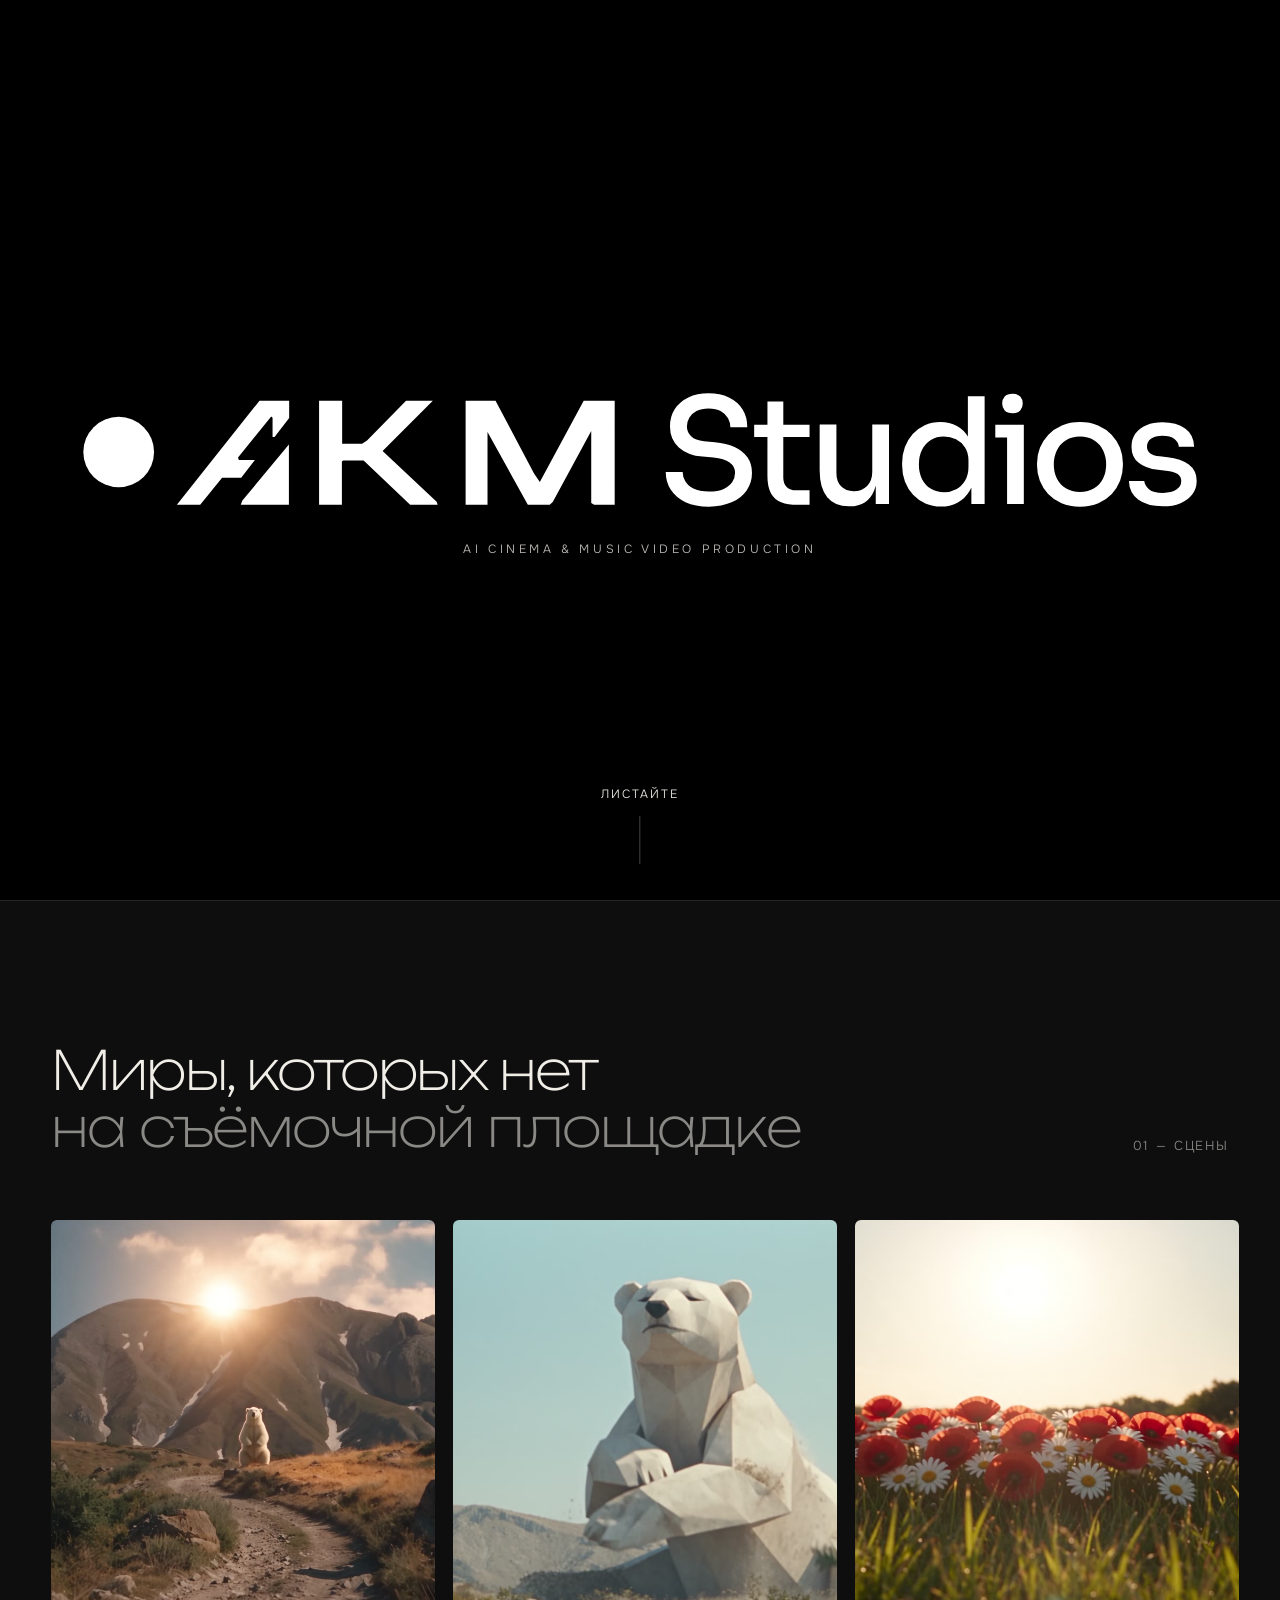
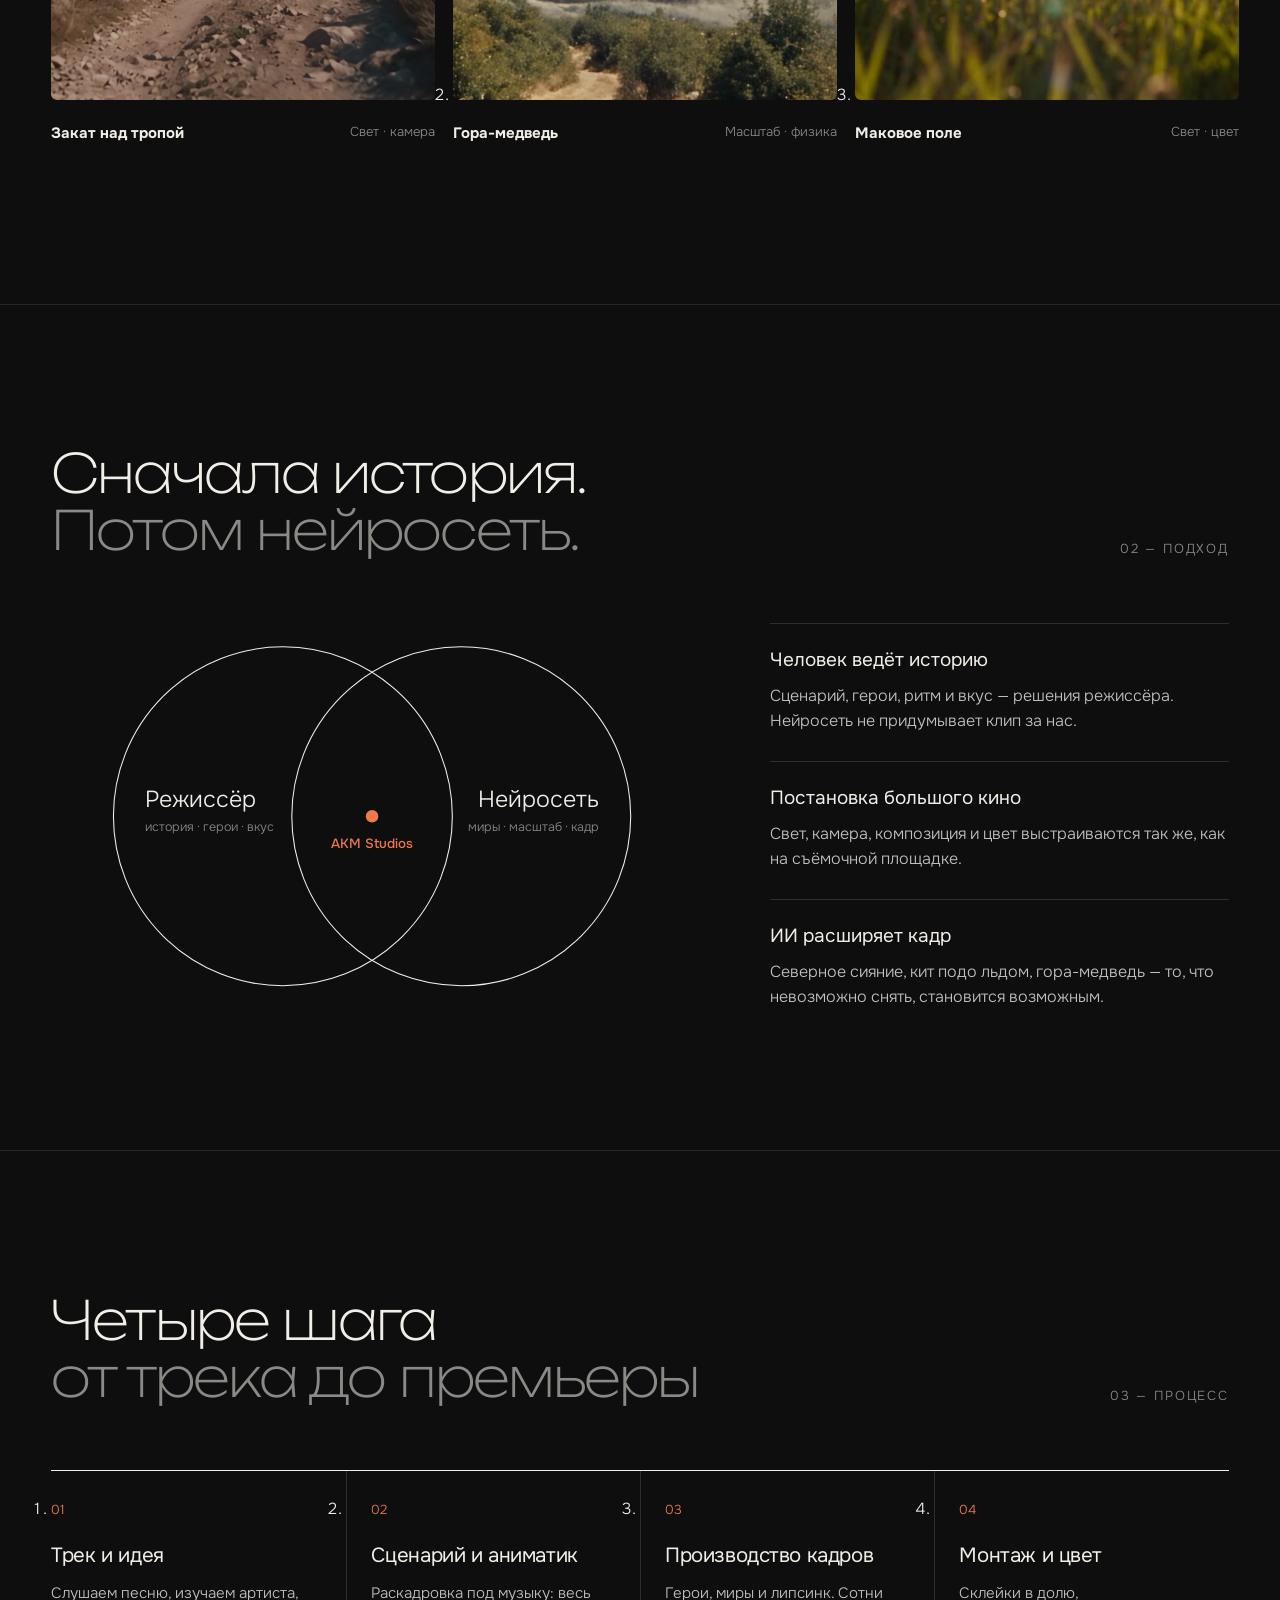
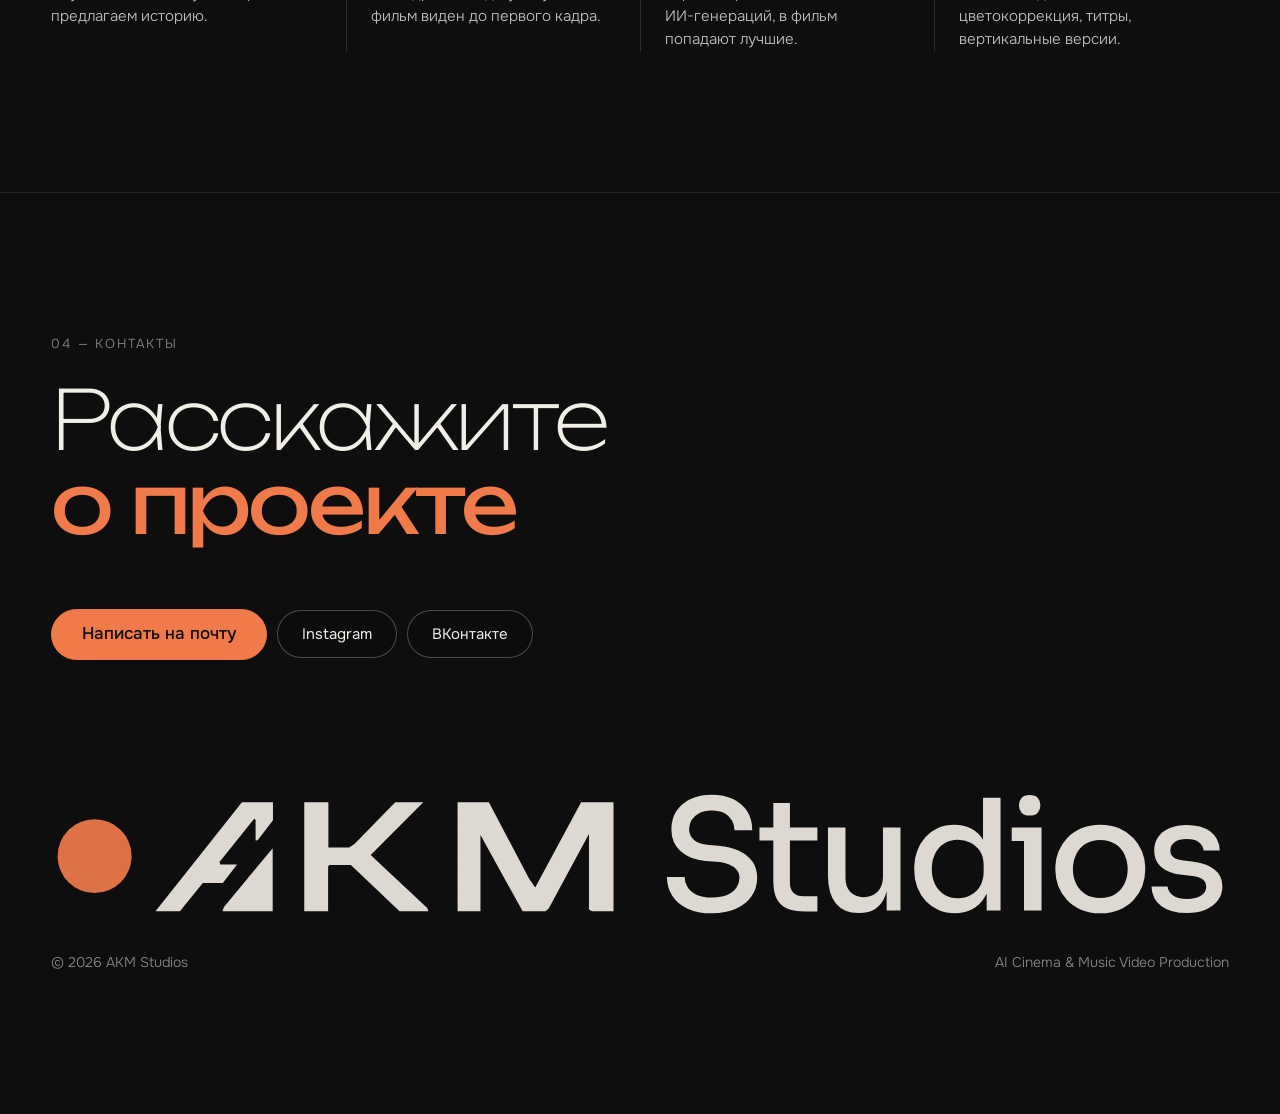
==== v3/index.html @ 24ce2b03 "Versions: v1 (root), v2 light editorial, v3 hybrid with neural-network logo intro Co-Authored-By: Cl" ====
<!doctype html>
<html lang="ru" class="lock">
<head>
<meta charset="utf-8">
<meta name="viewport" content="width=device-width, initial-scale=1, viewport-fit=cover">
<title>AKM Studios</title>
<meta name="description" content="AKM Studios — AI Cinema &amp; Music Video Production. Кадры, которые невозможно снять на камеру: режиссура человека, кадры нейросети.">
<meta name="theme-color" content="#0E0E0F">
<meta property="og:type" content="website">
<meta property="og:site_name" content="AKM Studios">
<meta property="og:title" content="AKM Studios — AI Cinema &amp; Music Video Production">
<meta property="og:description" content="Кадры, которые невозможно снять на камеру.">
<meta property="og:image" content="https://pvz-r1y3rpb24ilcjhbgcioijiuzi1nij.github.io/akm-studios/v3/media/og.jpg">
<meta property="og:url" content="https://pvz-r1y3rpb24ilcjhbgcioijiuzi1nij.github.io/akm-studios/v3/">
<meta name="twitter:card" content="summary_large_image">
<link rel="icon" href="data:image/svg+xml,<svg xmlns='http://www.w3.org/2000/svg' viewBox='0 0 32 32'><circle cx='16' cy='16' r='12' fill='%23F07A4A'/></svg>">
<link rel="preconnect" href="https://fonts.googleapis.com">
<link rel="preconnect" href="https://fonts.gstatic.com" crossorigin>
<link href="https://fonts.googleapis.com/css2?family=Unbounded:wght@200;400&family=Onest:wght@300;400;500&display=swap" rel="stylesheet">
<link rel="preload" as="image" href="media/AKM_mask_full.svg">
<link rel="stylesheet" href="css/base.css">
<link rel="stylesheet" href="css/v3.css">
</head>
<body>

<!-- ИНТРО: нейросеть обучается и собирает логотип из частиц (~10 с) -->
<div class="neuro" aria-hidden="true">
  <canvas class="nn"></canvas>
  <div class="nn-hud">
    <p class="nn-status" data-nn="status">Инициализация нейросети</p>
    <dl>
      <div><dt>эпоха</dt><dd data-nn="epoch">000</dd></div>
      <div><dt>loss</dt><dd data-nn="loss">2.3026</dd></div>
      <div><dt>точность</dt><dd data-nn="acc">00.00%</dd></div>
      <div><dt>параметры</dt><dd data-nn="params">0.0 B</dd></div>
    </dl>
    <i class="nn-bar"><b data-nn="bar"></b></i>
  </div>
  <button class="nn-skip" type="button">Пропустить</button>
</div>

<main class="card">
  <video class="bg" autoplay muted loop playsinline preload="auto" poster="media/poster_card.jpg"
    data-src-desktop="media/card.mp4" data-src-mobile="media/card_720.mp4" aria-hidden="true"></video>
  <div class="shade" aria-hidden="true"></div>

  <!-- логотип с роликом внутри букв; от первого движения (или сам) камера влетает в букву K -->
  <div class="intro" aria-hidden="true">
    <div class="intro-mask"><img src="media/AKM_mask_full.svg" alt=""></div>
    <p class="intro-en">AI Cinema &amp; Music Video Production</p>
    <p class="intro-cue"><span>Листайте</span><i></i></p>
  </div>

  <header class="top in" style="--d:.1s">
    <img class="logo" src="media/AKM_site.svg" alt="AKM Studios" width="196" height="22">
    <nav class="v3-nav"><a href="#work">Сцены</a><a href="#approach">Подход</a><a href="#process">Процесс</a><a href="#contact">Контакты</a></nav>
  </header>

  <section class="main">
   <div class="main-text">
    <h1 class="title">
      <span class="in" style="--d:.3s">Кадры, которые</span>
      <span class="in" style="--d:.45s">невозможно снять</span>
      <span class="in accent" style="--d:.6s">на камеру</span>
    </h1>
    <p class="lead in" style="--d:.85s">Режиссура человека, кадры нейросети. Музыкальные клипы и визуал для артистов с постановкой, светом и масштабом большого кино.</p>
   </div>
    <div class="ai in" style="--d:1s" aria-hidden="true">
      <p class="ai-top"><i class="ai-dot"></i>ИИ-генерация · кадр <b data-ai="n">01</b> / 04</p>
      <p class="ai-name" data-ai="name">Закат над тропой</p>
      <p class="ai-nums">seed <b data-ai="seed">48213907</b> · итераций <b data-ai="iter">186</b> · дублей <b data-ai="takes">64</b></p>
    </div>
  </section>

  <footer class="bottom">
    <ul class="services in" style="--d:1.05s" aria-label="Что мы делаем">
      <li>ИИ-клипы</li><li>Лирик-видео</li><li>Обложки</li><li>Тизеры</li><li>Титры</li>
    </ul>
    <nav class="contacts in" style="--d:1.2s" aria-label="Связаться">
      <a class="btn btn-mail" href="#" data-contact="mail" data-placeholder><span class="btn-mail-label">Написать на почту</span><span class="btn-mail-addr" data-mail-addr></span></a>
      <a class="btn" href="https://www.instagram.com/akm__studios/" data-contact="instagram">Instagram</a>
      <a class="btn" href="#" data-contact="vk" data-placeholder>ВКонтакте</a>
      <a class="btn" href="#" data-contact="telegram">Telegram</a>
    </nav>
    <p class="copy in" style="--d:1.3s">Листайте вниз — сцены, подход и процесс</p>
  </footer>
</main>

<!-- НИЖЕ: блоки версии 2 в тёмном исполнении -->
<section class="x work" id="work">
  <div class="x-head"><h2 class="x-h2">Миры, которых нет<br><span class="soft">на съёмочной площадке</span></h2><p class="x-kicker">01 — Сцены</p></div>
  <ol class="strip" aria-label="Сцены">
    <li class="frame"><img src="media/frame_01.jpg" alt="Закат над горной тропой" loading="lazy"><p><b>Закат над тропой</b><span>Свет · камера</span></p></li>
    <li class="frame"><img src="media/frame_02.jpg" alt="Гора в форме медведя" loading="lazy"><p><b>Гора-медведь</b><span>Масштаб · физика</span></p></li>
    <li class="frame"><img src="media/frame_03.jpg" alt="Маковое поле в солнце" loading="lazy"><p><b>Маковое поле</b><span>Свет · цвет</span></p></li>
    <li class="frame"><img src="media/frame_04.jpg" alt="Туман в форме медведя над ущельем" loading="lazy"><p><b>Туман, белый как медведь</b><span>Физика · образ</span></p></li>
    <li class="frame"><img src="media/frame_05.jpg" alt="Бумажный медведь под северным сиянием" loading="lazy"><p><b>Бумажная Арктика</b><span>Стиль · свет</span></p></li>
    <li class="frame"><img src="media/frame_06.jpg" alt="Бумажные медведи и глобус" loading="lazy"><p><b>Ось мира</b><span>Персонажи · стиль</span></p></li>
    <li class="frame"><img src="media/frame_07.jpg" alt="Золотая машина земной оси" loading="lazy"><p><b>Машина земной оси</b><span>Ретрофутуризм</span></p></li>
    <li class="frame"><img src="media/frame_08.jpg" alt="Глаз кита подо льдом" loading="lazy"><p><b>Кит подо льдом</b><span>Масштаб · камера</span></p></li>
    <li class="frame"><img src="media/frame_09.jpg" alt="Орбитальная станция-кольцо" loading="lazy"><p><b>Орбитальное кольцо</b><span>Миры · масштаб</span></p></li>
  </ol>
</section>

<section class="x approach" id="approach">
  <div class="x-head"><h2 class="x-h2">Сначала история.<br><span class="soft">Потом нейросеть.</span></h2><p class="x-kicker">02 — Подход</p></div>
  <div class="venn-wrap">
    <svg class="venn" viewBox="0 0 720 420" role="img" aria-label="Режиссёр и нейросеть, на пересечении AKM Studios">
      <circle class="c c1" cx="260" cy="210" r="190" pathLength="1"/>
      <circle class="c c2" cx="460" cy="210" r="190" pathLength="1"/>
      <text x="105" y="200" class="vt">Режиссёр</text>
      <text x="105" y="226" class="vs">история · герои · вкус</text>
      <text x="615" y="200" class="vt" text-anchor="end">Нейросеть</text>
      <text x="615" y="226" class="vs" text-anchor="end">миры · масштаб · кадр</text>
      <circle class="dot" cx="360" cy="210" r="7"/>
      <text x="360" y="246" class="vm" text-anchor="middle">AKM Studios</text>
    </svg>
    <ul class="pillars">
      <li><b>Человек ведёт историю</b><p>Сценарий, герои, ритм и вкус — решения режиссёра. Нейросеть не придумывает клип за нас.</p></li>
      <li><b>Постановка большого кино</b><p>Свет, камера, композиция и цвет выстраиваются так же, как на съёмочной площадке.</p></li>
      <li><b>ИИ расширяет кадр</b><p>Северное сияние, кит подо льдом, гора-медведь — то, что невозможно снять, становится возможным.</p></li>
    </ul>
  </div>
</section>

<section class="x process" id="process">
  <div class="x-head"><h2 class="x-h2">Четыре шага<br><span class="soft">от трека до премьеры</span></h2><p class="x-kicker">03 — Процесс</p></div>
  <ol class="steps">
    <li><span>01</span><b>Трек и идея</b><p>Слушаем песню, изучаем артиста, предлагаем историю.</p></li>
    <li><span>02</span><b>Сценарий и аниматик</b><p>Раскадровка под музыку: весь фильм виден до первого кадра.</p></li>
    <li><span>03</span><b>Производство кадров</b><p>Герои, миры и липсинк. Сотни ИИ-генераций, в фильм попадают лучшие.</p></li>
    <li><span>04</span><b>Монтаж и цвет</b><p>Склейки в долю, цветокоррекция, титры, вертикальные версии.</p></li>
  </ol>
</section>

<section class="x contact" id="contact">
  <p class="x-kicker">04 — Контакты</p>
  <h2 class="x-contact">Расскажите<br><span class="accent">о проекте</span></h2>
  <div class="contact-row">
    <a class="btn btn-mail" href="#" data-contact="mail" data-placeholder><span class="btn-mail-label">Написать на почту</span><span class="btn-mail-addr" data-mail-addr></span></a>
    <a class="btn" href="https://www.instagram.com/akm__studios/" data-contact="instagram">Instagram</a>
    <a class="btn" href="#" data-contact="vk" data-placeholder>ВКонтакте</a>
    <a class="btn" href="#" data-contact="telegram">Telegram</a>
  </div>
  <div class="x-foot"><img src="media/AKM_site.svg" alt="AKM Studios" width="1066" height="120" loading="lazy"><p><span>© 2026 AKM Studios</span><span>AI Cinema &amp; Music Video Production</span></p></div>
</section>

<script src="js/main.js"></script>
</body>
</html>
---- v3/css/base.css ----
/* =====================================================================
   AKM Studios — сайт-визитка на один экран
   Графит, тёплый белый, мягкий оранжевый. Unbounded (заголовок) + Onest (текст).
   ===================================================================== */
:root {
  color-scheme: dark;
  --bg: #0E0E0F;
  --text: #F1EEE8;
  --text-2: rgba(241, 238, 232, .8);
  --muted: rgba(241, 238, 232, .55);
  --line: rgba(241, 238, 232, .28);
  --accent: #F07A4A;
  --ink: #0E0E0F;
  --pad: max(20px, 4vw);
  --ease: cubic-bezier(.22, 1, .36, 1);
}

*, *::before, *::after { box-sizing: border-box; margin: 0; padding: 0; }
html, body { height: 100%; }
body {
  background: var(--bg); color: var(--text);
  font-family: "Onest", system-ui, -apple-system, "Segoe UI", sans-serif; font-weight: 300; font-size: 16px; line-height: 1.55;
  -webkit-font-smoothing: antialiased;
}
a { color: inherit; text-decoration: none; }
ul { list-style: none; }
::selection { background: var(--accent); color: var(--ink); }
:focus-visible { outline: 1px solid var(--accent); outline-offset: 4px; border-radius: 999px; }

/* ---------- один экран ---------- */
.card {
  position: relative; isolation: isolate; overflow: hidden;
  min-height: 100vh; min-height: 100svh;
  display: grid; grid-template-rows: auto 1fr auto;
  padding: max(28px, env(safe-area-inset-top)) max(var(--pad), env(safe-area-inset-right)) max(28px, env(safe-area-inset-bottom)) max(var(--pad), env(safe-area-inset-left));
}
.bg { position: absolute; inset: 0; z-index: -2; width: 100%; height: 100%; object-fit: cover; background: #000; animation: bgIn 2.4s var(--ease) both; }
.shade { position: absolute; inset: 0; z-index: -1; background: linear-gradient(180deg, rgba(14, 14, 15, .6) 0%, rgba(14, 14, 15, .1) 28%, rgba(14, 14, 15, .25) 55%, rgba(14, 14, 15, .9) 100%); }
@keyframes bgIn { from { opacity: 0; transform: scale(1.06); } to { opacity: 1; transform: scale(1); } }

/* ---------- шапка ---------- */
.top { display: flex; justify-content: space-between; align-items: center; gap: 16px; }
.logo { height: 22px; width: auto; }
.tagline { font-size: 12px; letter-spacing: .2em; text-transform: uppercase; color: var(--text-2); text-align: right; }

/* ---------- заголовок ---------- */
.main { align-self: end; padding-bottom: clamp(28px, 5vh, 56px); }
.title { font-family: "Unbounded", "Onest", sans-serif; font-weight: 200; font-size: clamp(36px, min(6.2vw, 10.5vh), 112px); line-height: 1.05; letter-spacing: -.035em; text-shadow: 0 2px 30px rgba(0, 0, 0, .4); }
.title span { display: block; }
.title .accent { font-weight: 400; color: var(--accent); }
.lead { max-width: 440px; margin-top: 24px; font-size: 17px; color: var(--text-2); text-shadow: 0 1px 16px rgba(0, 0, 0, .5); }

/* ---------- низ: услуги, контакты ---------- */
.bottom { display: grid; grid-template-columns: 1fr auto; grid-template-areas: "services contacts" "copy contacts"; align-items: end; gap: 14px 32px; padding-top: 24px; border-top: 1px solid var(--line); }
.services { grid-area: services; display: flex; flex-wrap: wrap; gap: 6px 22px; font-size: 15px; color: var(--text-2); }
.services li + li::before { content: "·"; margin-right: 22px; color: var(--muted); }
.contacts { grid-area: contacts; display: flex; flex-wrap: wrap; gap: 10px; }
.copy { grid-area: copy; font-size: 13px; color: var(--muted); }

.btn {
  display: inline-flex; align-items: center; height: 48px; padding: 0 24px; border-radius: 999px;
  border: 1px solid var(--line); font-size: 15px; font-weight: 400; white-space: nowrap;
  background: rgba(14, 14, 15, .35); backdrop-filter: blur(10px); -webkit-backdrop-filter: blur(10px);
  transition: background .4s var(--ease), color .4s var(--ease), border-color .4s var(--ease);
}
.btn:hover { background: var(--text); color: var(--ink); border-color: var(--text); }
.btn-primary { background: var(--text); color: var(--ink); border-color: var(--text); font-weight: 500; }
.btn-primary:hover { background: var(--accent); border-color: var(--accent); }
.btn[aria-disabled="true"] { cursor: default; }

/* ---------- мягкое проявление при открытии ---------- */
.in { opacity: 0; transform: translateY(16px); animation: in 1.2s var(--ease) var(--d, 0s) forwards; }
@keyframes in { to { opacity: 1; transform: none; } }

/* ---------- адаптив ---------- */
@media (max-width: 760px) {
  .tagline { display: none; }
  .logo { height: 18px; }
  .lead { font-size: 15px; margin-top: 18px; }
  .bottom { grid-template-columns: 1fr; grid-template-areas: "services" "contacts" "copy"; gap: 18px; }
  .contacts .btn { flex: 1 1 auto; justify-content: center; }
  .services { gap: 6px 16px; }
  .services li + li::before { content: none; }
}
@media (prefers-reduced-motion: reduce) {
  .in, .bg { animation: none; opacity: 1; transform: none; }
}

/* ---------- интро: ролик внутри букв логотипа ---------- */
.intro { position: absolute; inset: 0; z-index: 5; pointer-events: none; }
.intro-mask { position: absolute; inset: 0; display: grid; place-items: center; background: #000; mix-blend-mode: multiply; }
.intro-mask img { width: min(88vw, 1500px); height: auto; transform-origin: 22.6% 52%; animation: introLogo 1.8s var(--ease) both; }
@keyframes introLogo { from { opacity: 0; transform: scale(.9); } to { opacity: 1; transform: scale(1); } }
.intro-en { position: absolute; left: 0; right: 0; top: calc(50% + min(7vw, 120px)); text-align: center; font-size: 12px; letter-spacing: .3em; text-transform: uppercase; color: var(--text-2); animation: fadeUp 1.4s var(--ease) .6s both; }
.intro-cue { position: absolute; left: 50%; bottom: 36px; transform: translateX(-50%); display: grid; justify-items: center; gap: 12px; font-size: 12px; letter-spacing: .16em; text-transform: uppercase; color: var(--text); animation: fadeUp 1.4s var(--ease) .9s both; }
.intro-cue i { position: relative; width: 1px; height: 48px; overflow: hidden; background: var(--line); }
.intro-cue i::after { content: ""; position: absolute; left: 0; top: -50%; width: 1px; height: 50%; background: var(--text); animation: drip 2s var(--ease) infinite; }
@keyframes drip { to { transform: translateY(300%); } }
@keyframes fadeUp { from { opacity: 0; transform: translate(var(--tx, 0), 10px); } to { opacity: 1; transform: translate(var(--tx, 0), 0); } }
.intro-cue { --tx: -50%; }
.card:not(.go) .in { animation-play-state: paused; }
.card:not(.go) .shade { opacity: 0; }
.shade { transition: opacity 1.2s var(--ease); }
.card.go .intro { display: none; }
.card.no-intro .intro { display: none; }

/* ---------- ИИ-строка: что сейчас в кадре ---------- */
.main { display: grid; grid-template-columns: minmax(0, 1fr) auto; align-items: end; gap: 32px; }
.ai { min-width: 280px; padding: 14px 18px; border-left: 1px solid var(--accent); background: rgba(14, 14, 15, .4); backdrop-filter: blur(10px); -webkit-backdrop-filter: blur(10px); font-size: 13px; line-height: 1.5; font-variant-numeric: tabular-nums; }
.ai-top { display: flex; align-items: center; gap: 8px; font-size: 11px; letter-spacing: .14em; text-transform: uppercase; color: var(--muted); }
.ai-top b { color: var(--text); font-weight: 500; }
.ai-dot { width: 6px; height: 6px; border-radius: 50%; background: var(--accent); animation: pulse 2.4s ease-in-out infinite; }
@keyframes pulse { 50% { opacity: .35; } }
.ai-name { margin-top: 6px; font-size: 15px; color: var(--text); transition: opacity .5s; }
.ai-nums { margin-top: 4px; color: var(--muted); }
.ai-nums b { color: var(--text-2); font-weight: 400; }
@media (max-width: 760px) {
  .main { grid-template-columns: 1fr; gap: 20px; }
  .ai { min-width: 0; padding: 10px 14px; font-size: 12px; }
  .ai-name { font-size: 14px; }
  .intro-mask img { width: 92vw; }
  .intro-en { font-size: 10px; letter-spacing: .2em; top: calc(50% + 14vw); }
}
@media (prefers-reduced-motion: reduce) { .ai-dot, .intro-cue i::after { animation: none; } }
.card:not(.go) .bg { animation: none; }

/* ---------- почта — главная кнопка связи ---------- */
.contacts { align-items: center; }
.btn-mail {
  height: auto; padding: 14px 30px; flex-direction: column; align-items: flex-start; justify-content: center; gap: 2px;
  background: var(--accent); color: var(--ink); border-color: var(--accent); font-weight: 500;
}
.btn-mail:hover { background: var(--text); border-color: var(--text); }
.btn-mail-label { font-size: 17px; line-height: 1.2; }
.btn-mail-addr { font-size: 13px; font-weight: 400; opacity: .75; }
.btn-mail-addr:empty { display: none; }
@media (max-width: 760px) {
  .btn-mail { flex: 1 1 100%; align-items: center; }
}
.services { gap: 6px 26px; } .services li + li::before { content: none; }
---- v3/css/v3.css ----
/* =====================================================================
   AKM Studios — версия 3: гибрид версий 1 и 2 + интро «нейросеть собирает логотип»
   База — css/base.css (визитка версии 1). Здесь — интро, навигация и блоки версии 2 в тёмном исполнении.
   ===================================================================== */
html.lock, html.lock body { overflow: hidden; }
html { scroll-behavior: smooth; overflow-x: clip; }
html, body { height: auto; }
body { overflow-x: clip; }
.soft { color: var(--muted); }
.accent { color: var(--accent); }

/* ---------- интро: нейросеть ---------- */
.neuro { position: fixed; inset: 0; z-index: 60; background: var(--bg); transition: opacity 1s var(--ease), visibility 1s; }
.neuro.done { opacity: 0; visibility: hidden; pointer-events: none; }
.nn { position: absolute; inset: 0; width: 100%; height: 100%; }
.nn-hud {
  position: absolute; left: max(var(--pad), env(safe-area-inset-left)); bottom: max(28px, env(safe-area-inset-bottom));
  width: min(360px, calc(100% - 2 * var(--pad))); font-size: 12px; letter-spacing: .06em; color: var(--muted);
  font-variant-numeric: tabular-nums; transition: opacity .6s;
}
.nn-status { margin-bottom: 12px; font-size: 13px; letter-spacing: .14em; text-transform: uppercase; color: var(--text); }
.nn-hud dl { display: grid; grid-template-columns: repeat(4, auto); gap: 4px 22px; }
.nn-hud dt { color: var(--muted); }
.nn-hud dd { color: var(--text); font-size: 14px; }
.nn-bar { display: block; height: 1px; margin-top: 14px; background: var(--line); }
.nn-bar b { display: block; height: 100%; width: 100%; background: var(--accent); transform-origin: left; transform: scaleX(0); }
.nn-skip {
  position: absolute; right: max(var(--pad), env(safe-area-inset-right)); bottom: max(28px, env(safe-area-inset-bottom));
  height: 40px; padding: 0 20px; border: 1px solid var(--line); border-radius: 999px; background: transparent;
  color: var(--text-2); font: inherit; font-size: 13px; cursor: pointer; transition: border-color .3s, color .3s;
}
.nn-skip:hover { border-color: var(--text); color: var(--text); }
@media (max-width: 600px) { .nn-hud dl { grid-template-columns: repeat(2, auto); } }

/* логотип с роликом показываем только после нейросети */
.card:not(.logo-on) .intro { visibility: hidden; }
.card:not(.logo-on) .intro-mask img, .card:not(.logo-on) .intro-en, .card:not(.logo-on) .intro-cue { animation: none; opacity: 0; }

/* ---------- шапка с навигацией ---------- */
.top { gap: 24px; }
.v3-nav { display: flex; gap: 30px; font-size: 14px; color: var(--text-2); }
.v3-nav a { transition: color .3s; }
.v3-nav a:hover { color: var(--text); }
@media (max-width: 760px) { .v3-nav { display: none; } }

/* ---------- блоки версии 2 в тёмном исполнении ---------- */
.x { padding: clamp(90px, 11vw, 170px) var(--pad); border-top: 1px solid rgba(241, 238, 232, .1); }
.x-head { display: flex; justify-content: space-between; align-items: end; gap: 24px; flex-wrap: wrap; margin-bottom: clamp(36px, 5vw, 64px); }
.x-kicker { font-size: 13px; letter-spacing: .14em; text-transform: uppercase; color: var(--muted); }
.x-h2 { font-family: "Unbounded", "Onest", sans-serif; font-weight: 200; font-size: clamp(30px, 4.2vw, 72px); line-height: 1.06; letter-spacing: -.035em; }
.reveal { opacity: 0; transform: translateY(28px); transition: opacity 1.1s var(--ease), transform 1.1s var(--ease); }
.reveal.on { opacity: 1; transform: none; }

.work { padding-right: 0; }
.work .x-head { padding-right: var(--pad); }
.strip { display: flex; gap: 18px; overflow-x: auto; scroll-snap-type: x mandatory; padding: 0 var(--pad) 18px 0; scrollbar-width: thin; scrollbar-color: rgba(241, 238, 232, .2) transparent; cursor: grab; }
.strip.drag { cursor: grabbing; scroll-snap-type: none; }
.frame { flex: none; width: clamp(260px, 30vw, 460px); scroll-snap-align: start; }
.frame img { width: 100%; aspect-ratio: 4 / 5; object-fit: cover; border-radius: 6px; transition: transform 1s var(--ease); user-select: none; -webkit-user-drag: none; }
.frame:hover img { transform: scale(1.025); }
.frame p { display: flex; justify-content: space-between; gap: 12px; margin-top: 14px; font-size: 15px; }
.frame p span { color: var(--muted); font-size: 13px; text-align: right; }

.venn-wrap { display: grid; grid-template-columns: minmax(0, 7fr) minmax(0, 5fr); gap: clamp(32px, 6vw, 100px); align-items: center; }
.venn { width: 100%; height: auto; overflow: visible; }
.venn .c { fill: none; stroke: var(--text); stroke-width: 1.2; stroke-dasharray: 1; stroke-dashoffset: 1; transition: stroke-dashoffset 2.2s var(--ease); }
.venn .c2 { transition-delay: .35s; }
.venn.on .c { stroke-dashoffset: 0; }
.venn text { font-family: "Onest", sans-serif; fill: var(--text); opacity: 0; transition: opacity 1s var(--ease) 1.2s; }
.venn.on text { opacity: 1; }
.venn .vt { font-size: 26px; font-weight: 300; }
.venn .vs { font-size: 14px; fill: var(--muted); }
.venn .vm { font-size: 15px; font-weight: 500; fill: var(--accent); }
.venn .dot { fill: var(--accent); transform-origin: 360px 210px; transform: scale(0); transition: transform .9s var(--ease) 1.6s; }
.venn.on .dot { transform: scale(1); }
.pillars { display: grid; gap: 28px; }
.pillars li { padding-top: 22px; border-top: 1px solid rgba(241, 238, 232, .14); }
.pillars b { font-size: 19px; font-weight: 400; }
.pillars p { margin-top: 8px; color: var(--text-2); font-size: 16px; }
@media (max-width: 900px) { .venn-wrap { grid-template-columns: 1fr; } }

.steps { display: grid; grid-template-columns: repeat(4, minmax(0, 1fr)); border-top: 1px solid var(--text); }
.steps li { padding: 26px 24px 0 0; }
.steps li + li { padding-left: 24px; border-left: 1px solid rgba(241, 238, 232, .14); }
.steps span { font-size: 13px; color: var(--accent); }
.steps b { display: block; margin-top: 18px; font-size: clamp(19px, 1.6vw, 24px); font-weight: 400; letter-spacing: -.02em; }
.steps p { margin-top: 10px; font-size: 15px; color: var(--text-2); }
@media (max-width: 900px) {
  .steps { grid-template-columns: 1fr 1fr; }
  .steps li:nth-child(3) { padding-left: 0; border-left: 0; }
  .steps li { padding-bottom: 26px; }
}
@media (max-width: 520px) {
  .steps { grid-template-columns: 1fr; }
  .steps li + li { padding-left: 0; border-left: 0; border-top: 1px solid rgba(241, 238, 232, .14); }
}

.x-contact { margin-top: 24px; font-family: "Unbounded", "Onest", sans-serif; font-weight: 200; font-size: clamp(40px, 6.4vw, 112px); line-height: 1.02; letter-spacing: -.04em; }
.x-contact .accent { font-weight: 400; }
.contact-row { display: flex; align-items: center; flex-wrap: wrap; gap: 10px; margin-top: clamp(36px, 5vw, 64px); }
.x-foot { margin-top: clamp(80px, 10vw, 150px); }
.x-foot img { width: 100%; height: auto; opacity: .92; }
.x-foot p { display: flex; justify-content: space-between; flex-wrap: wrap; gap: 12px; margin-top: 24px; font-size: 14px; color: var(--muted); }
@media (max-width: 760px) { .contact-row .btn { flex: 1 1 auto; justify-content: center; } .contact-row .btn-mail { flex-basis: 100%; align-items: center; } }

@media (prefers-reduced-motion: reduce) {
  .neuro { display: none; }
  .reveal { opacity: 1; transform: none; transition: none; }
  .venn .c, .venn text, .venn .dot { transition: none; }
}
@media (max-width: 600px) { .nn-skip { top: max(20px, env(safe-area-inset-top)); bottom: auto; } }
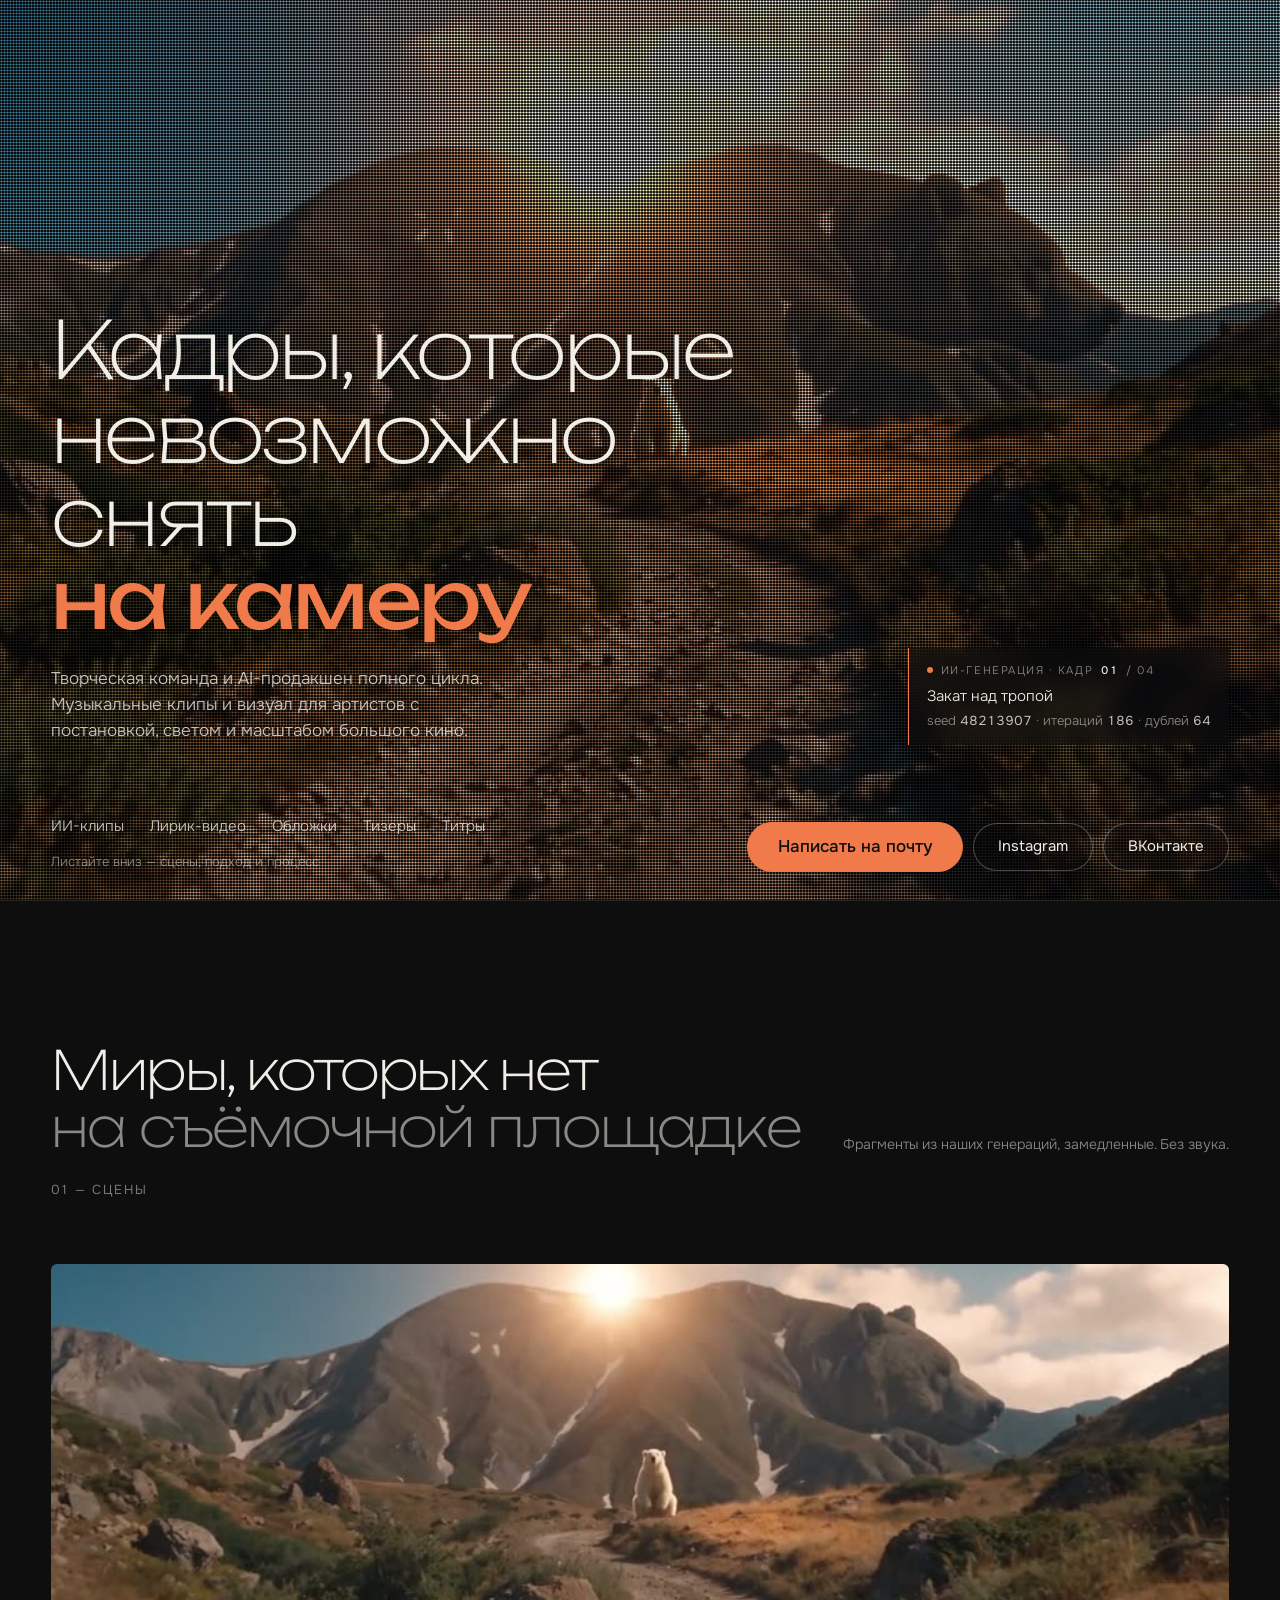
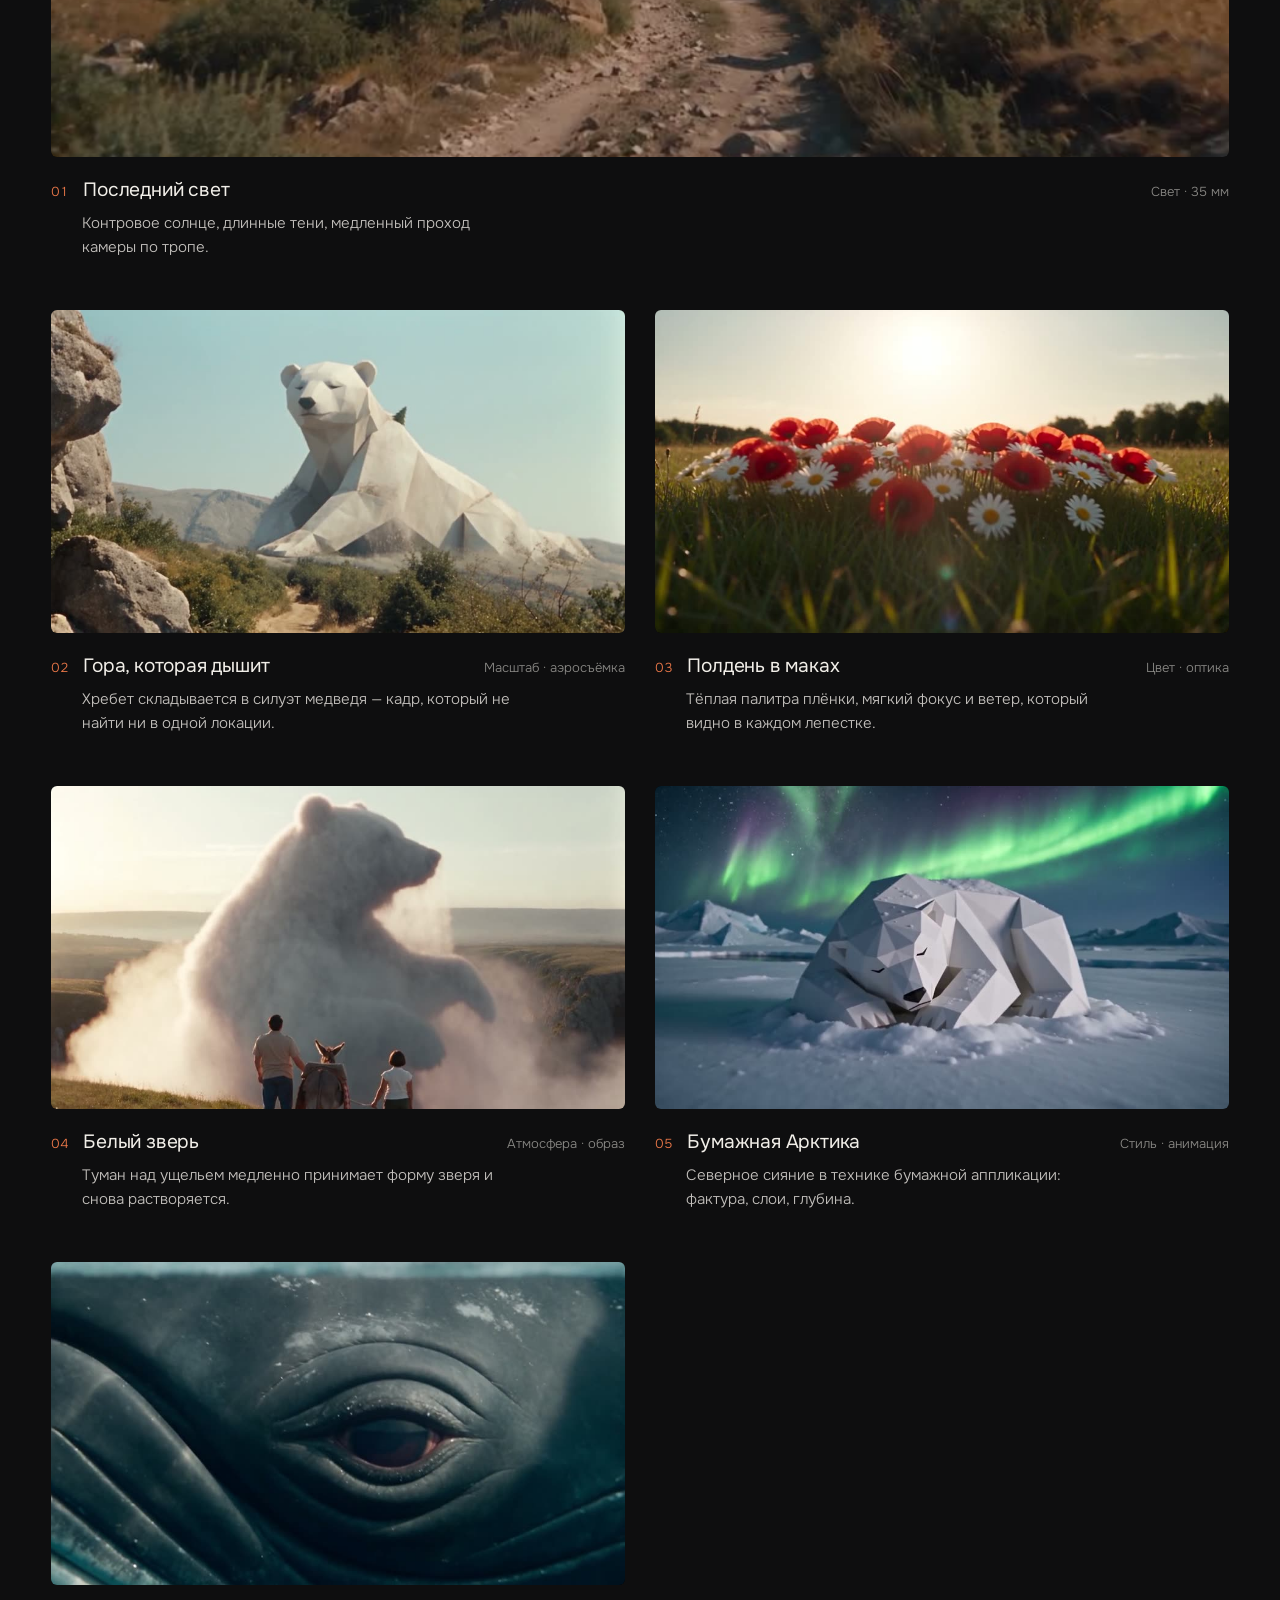
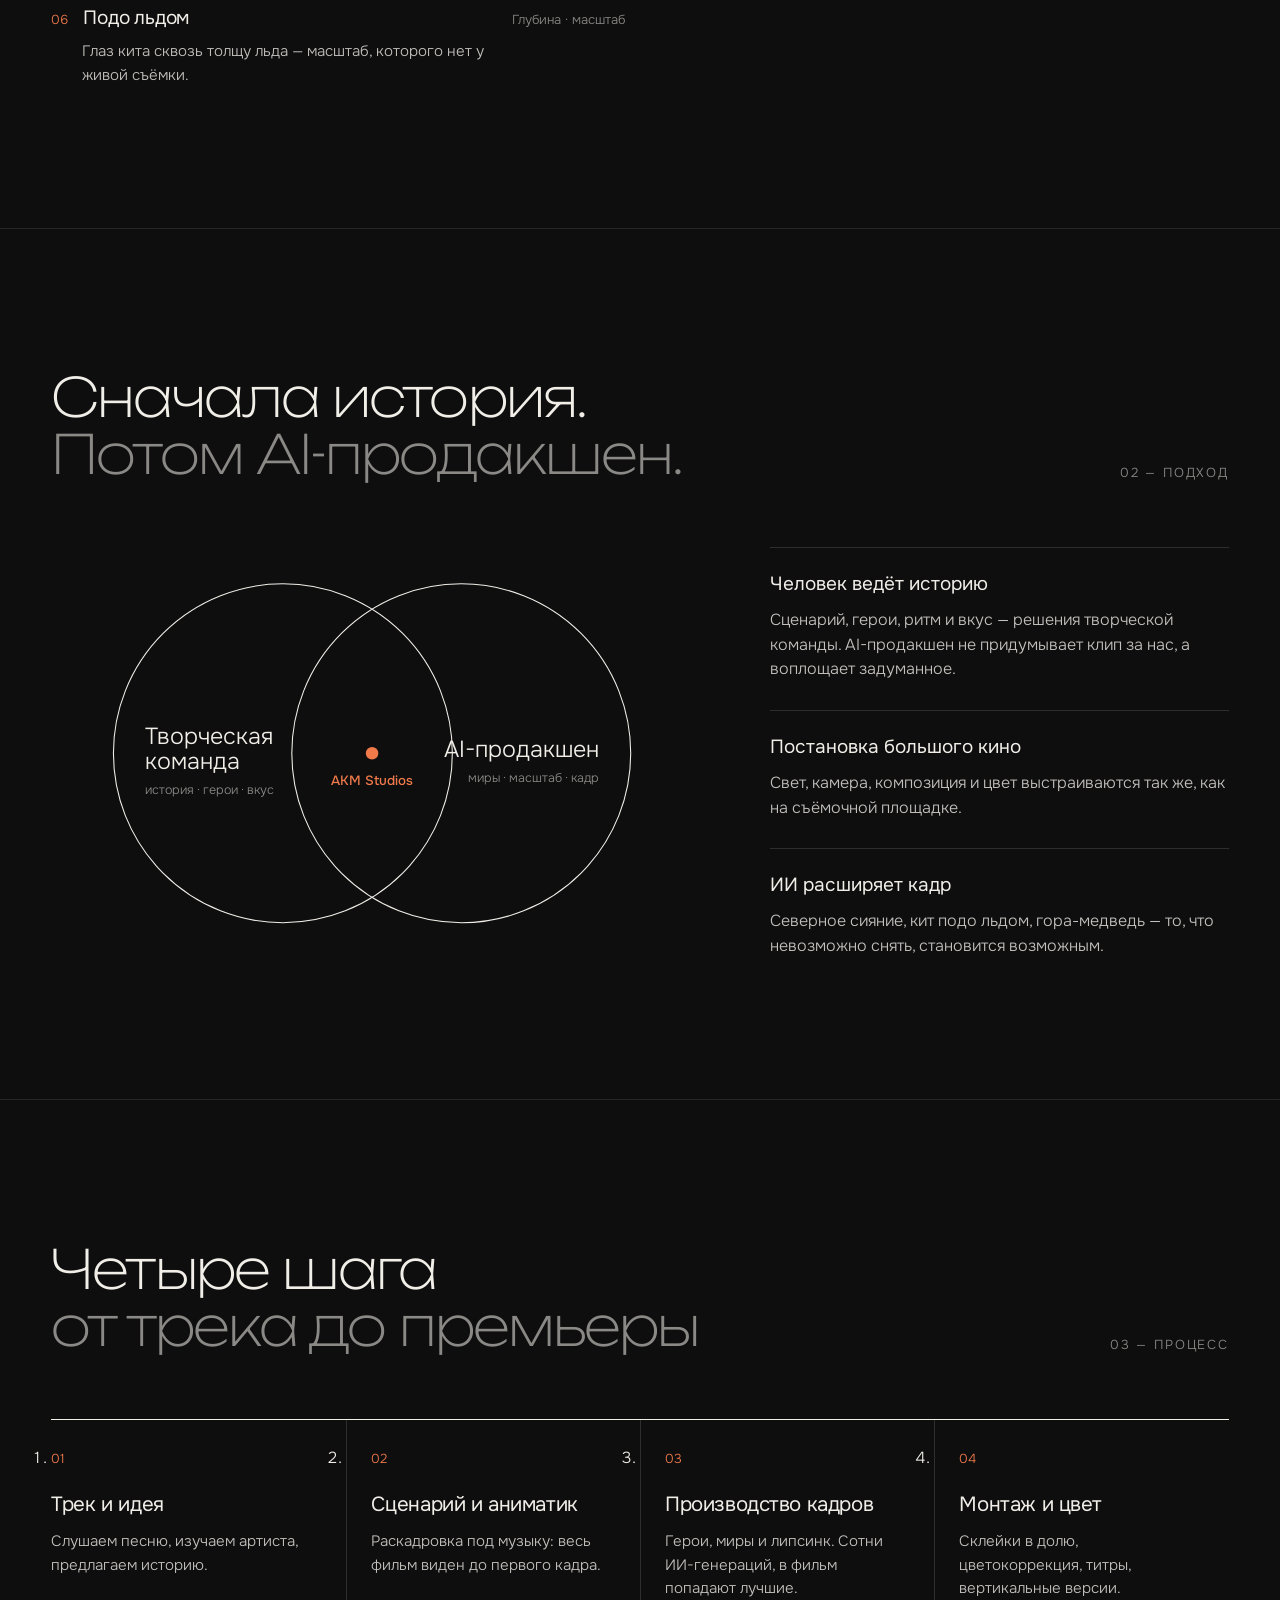
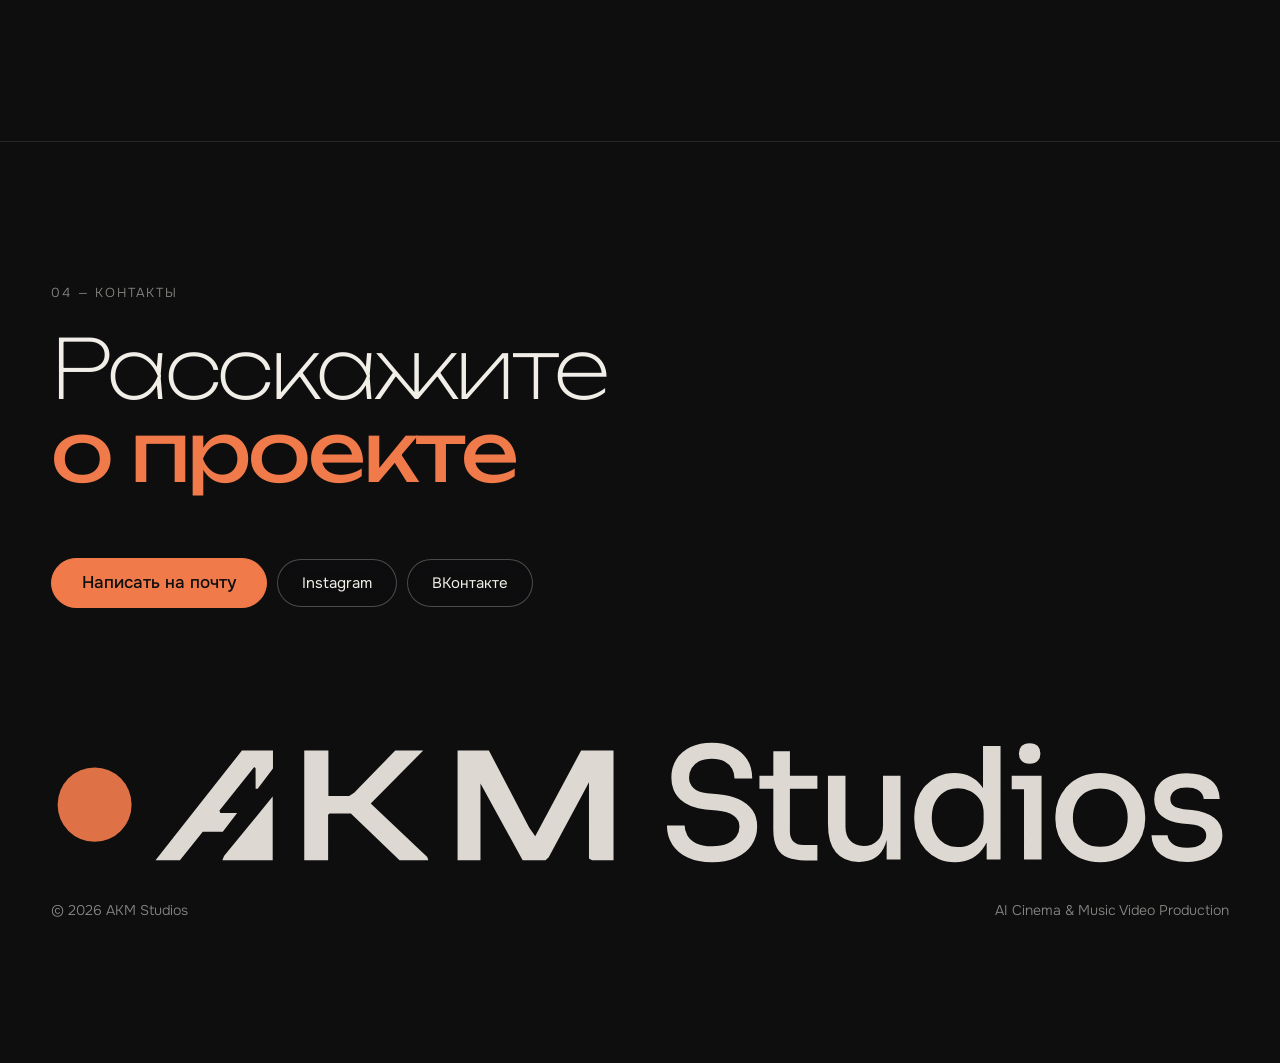
==== commit 39c9c35a: "v3: 5-second neural intro with voxel scene, slowed scene loops, fixed header, copy update Co-Authore" ====
--- a/v3/index.html
+++ b/v3/index.html
@@ -4,7 +4,7 @@
 <meta charset="utf-8">
 <meta name="viewport" content="width=device-width, initial-scale=1, viewport-fit=cover">
 <title>AKM Studios</title>
-<meta name="description" content="AKM Studios — AI Cinema &amp; Music Video Production. Кадры, которые невозможно снять на камеру: режиссура человека, кадры нейросети.">
+<meta name="description" content="AKM Studios — AI Cinema &amp; Music Video Production. Кадры, которые невозможно снять на камеру: идея и постановка — творческая команда, кадры — AI-продакшен.">
 <meta name="theme-color" content="#0E0E0F">
 <meta property="og:type" content="website">
 <meta property="og:site_name" content="AKM Studios">
@@ -23,26 +23,22 @@
 </head>
 <body>
 
-<!-- ИНТРО: нейросеть обучается и собирает логотип из частиц (~10 с) -->
+<!-- ИНТРО (~5 с): нейроны собирают логотип из частиц, внутри букв — сцена из «вокселей», которая перетекает в видео -->
 <div class="neuro" aria-hidden="true">
   <canvas class="nn"></canvas>
-  <div class="nn-hud">
-    <p class="nn-status" data-nn="status">Инициализация нейросети</p>
-    <dl>
-      <div><dt>эпоха</dt><dd data-nn="epoch">000</dd></div>
-      <div><dt>loss</dt><dd data-nn="loss">2.3026</dd></div>
-      <div><dt>точность</dt><dd data-nn="acc">00.00%</dd></div>
-      <div><dt>параметры</dt><dd data-nn="params">0.0 B</dd></div>
-    </dl>
-    <i class="nn-bar"><b data-nn="bar"></b></i>
-  </div>
   <button class="nn-skip" type="button">Пропустить</button>
 </div>
+
+<header class="top">
+  <img class="logo" src="media/AKM_site.svg" alt="AKM Studios" width="196" height="22">
+  <nav class="v3-nav"><a href="#work">Сцены</a><a href="#approach">Подход</a><a href="#process">Процесс</a><a href="#contact">Контакты</a></nav>
+</header>
 
 <main class="card">
   <video class="bg" autoplay muted loop playsinline preload="auto" poster="media/poster_card.jpg"
     data-src-desktop="media/card.mp4" data-src-mobile="media/card_720.mp4" aria-hidden="true"></video>
   <div class="shade" aria-hidden="true"></div>
+  <canvas class="vox" aria-hidden="true"></canvas>
 
   <!-- логотип с роликом внутри букв; от первого движения (или сам) камера влетает в букву K -->
   <div class="intro" aria-hidden="true">
@@ -51,10 +47,6 @@
     <p class="intro-cue"><span>Листайте</span><i></i></p>
   </div>
 
-  <header class="top in" style="--d:.1s">
-    <img class="logo" src="media/AKM_site.svg" alt="AKM Studios" width="196" height="22">
-    <nav class="v3-nav"><a href="#work">Сцены</a><a href="#approach">Подход</a><a href="#process">Процесс</a><a href="#contact">Контакты</a></nav>
-  </header>
 
   <section class="main">
    <div class="main-text">
@@ -63,7 +55,7 @@
       <span class="in" style="--d:.45s">невозможно снять</span>
       <span class="in accent" style="--d:.6s">на камеру</span>
     </h1>
-    <p class="lead in" style="--d:.85s">Режиссура человека, кадры нейросети. Музыкальные клипы и визуал для артистов с постановкой, светом и масштабом большого кино.</p>
+    <p class="lead in" style="--d:.85s">Творческая команда и <span class="nw">AI-продакшен</span> полного цикла. Музыкальные клипы и визуал для артистов с постановкой, светом и масштабом большого кино.</p>
    </div>
     <div class="ai in" style="--d:1s" aria-hidden="true">
       <p class="ai-top"><i class="ai-dot"></i>ИИ-генерация · кадр <b data-ai="n">01</b> / 04</p>
@@ -88,35 +80,57 @@
 
 <!-- НИЖЕ: блоки версии 2 в тёмном исполнении -->
 <section class="x work" id="work">
-  <div class="x-head"><h2 class="x-h2">Миры, которых нет<br><span class="soft">на съёмочной площадке</span></h2><p class="x-kicker">01 — Сцены</p></div>
-  <ol class="strip" aria-label="Сцены">
-    <li class="frame"><img src="media/frame_01.jpg" alt="Закат над горной тропой" loading="lazy"><p><b>Закат над тропой</b><span>Свет · камера</span></p></li>
-    <li class="frame"><img src="media/frame_02.jpg" alt="Гора в форме медведя" loading="lazy"><p><b>Гора-медведь</b><span>Масштаб · физика</span></p></li>
-    <li class="frame"><img src="media/frame_03.jpg" alt="Маковое поле в солнце" loading="lazy"><p><b>Маковое поле</b><span>Свет · цвет</span></p></li>
-    <li class="frame"><img src="media/frame_04.jpg" alt="Туман в форме медведя над ущельем" loading="lazy"><p><b>Туман, белый как медведь</b><span>Физика · образ</span></p></li>
-    <li class="frame"><img src="media/frame_05.jpg" alt="Бумажный медведь под северным сиянием" loading="lazy"><p><b>Бумажная Арктика</b><span>Стиль · свет</span></p></li>
-    <li class="frame"><img src="media/frame_06.jpg" alt="Бумажные медведи и глобус" loading="lazy"><p><b>Ось мира</b><span>Персонажи · стиль</span></p></li>
-    <li class="frame"><img src="media/frame_07.jpg" alt="Золотая машина земной оси" loading="lazy"><p><b>Машина земной оси</b><span>Ретрофутуризм</span></p></li>
-    <li class="frame"><img src="media/frame_08.jpg" alt="Глаз кита подо льдом" loading="lazy"><p><b>Кит подо льдом</b><span>Масштаб · камера</span></p></li>
-    <li class="frame"><img src="media/frame_09.jpg" alt="Орбитальная станция-кольцо" loading="lazy"><p><b>Орбитальное кольцо</b><span>Миры · масштаб</span></p></li>
+  <div class="x-head"><h2 class="x-h2">Миры, которых нет<br><span class="soft">на съёмочной площадке</span></h2><p class="x-note">Фрагменты из наших генераций, замедленные. Без звука.</p><p class="x-kicker">01 — Сцены</p></div>
+  <ol class="scenes" aria-label="Сцены">
+    <li class="scene wide">
+      <div class="scene-v"><video muted loop playsinline preload="none" poster="media/w_sunset.jpg" data-src="media/w_sunset.mp4" aria-label="Последний свет"></video></div>
+      <div class="scene-t"><span class="scene-n">01</span><b>Последний свет</b><span class="scene-tag">Свет · 35 мм</span></div>
+      <p>Контровое солнце, длинные тени, медленный проход камеры по тропе.</p>
+    </li>
+    <li class="scene">
+      <div class="scene-v"><video muted loop playsinline preload="none" poster="media/w_mountain.jpg" data-src="media/w_mountain.mp4" aria-label="Гора, которая дышит"></video></div>
+      <div class="scene-t"><span class="scene-n">02</span><b>Гора, которая дышит</b><span class="scene-tag">Масштаб · аэросъёмка</span></div>
+      <p>Хребет складывается в силуэт медведя — кадр, который не найти ни в одной локации.</p>
+    </li>
+    <li class="scene">
+      <div class="scene-v"><video muted loop playsinline preload="none" poster="media/w_poppies.jpg" data-src="media/w_poppies.mp4" aria-label="Полдень в маках"></video></div>
+      <div class="scene-t"><span class="scene-n">03</span><b>Полдень в маках</b><span class="scene-tag">Цвет · оптика</span></div>
+      <p>Тёплая палитра плёнки, мягкий фокус и ветер, который видно в каждом лепестке.</p>
+    </li>
+    <li class="scene">
+      <div class="scene-v"><video muted loop playsinline preload="none" poster="media/w_fog.jpg" data-src="media/w_fog.mp4" aria-label="Белый зверь"></video></div>
+      <div class="scene-t"><span class="scene-n">04</span><b>Белый зверь</b><span class="scene-tag">Атмосфера · образ</span></div>
+      <p>Туман над ущельем медленно принимает форму зверя и снова растворяется.</p>
+    </li>
+    <li class="scene">
+      <div class="scene-v"><video muted loop playsinline preload="none" poster="media/w_paper.jpg" data-src="media/w_paper.mp4" aria-label="Бумажная Арктика"></video></div>
+      <div class="scene-t"><span class="scene-n">05</span><b>Бумажная Арктика</b><span class="scene-tag">Стиль · анимация</span></div>
+      <p>Северное сияние в технике бумажной аппликации: фактура, слои, глубина.</p>
+    </li>
+    <li class="scene">
+      <div class="scene-v"><video muted loop playsinline preload="none" poster="media/w_whale.jpg" data-src="media/w_whale.mp4" aria-label="Подо льдом"></video></div>
+      <div class="scene-t"><span class="scene-n">06</span><b>Подо льдом</b><span class="scene-tag">Глубина · масштаб</span></div>
+      <p>Глаз кита сквозь толщу льда — масштаб, которого нет у живой съёмки.</p>
+    </li>
   </ol>
 </section>
 
 <section class="x approach" id="approach">
-  <div class="x-head"><h2 class="x-h2">Сначала история.<br><span class="soft">Потом нейросеть.</span></h2><p class="x-kicker">02 — Подход</p></div>
+  <div class="x-head"><h2 class="x-h2">Сначала история.<br><span class="soft">Потом <span class="nw">AI-продакшен.</span></span></h2><p class="x-kicker">02 — Подход</p></div>
   <div class="venn-wrap">
-    <svg class="venn" viewBox="0 0 720 420" role="img" aria-label="Режиссёр и нейросеть, на пересечении AKM Studios">
+    <svg class="venn" viewBox="0 0 720 420" role="img" aria-label="Творческая команда и AI-продакшен, на пересечении AKM Studios">
       <circle class="c c1" cx="260" cy="210" r="190" pathLength="1"/>
       <circle class="c c2" cx="460" cy="210" r="190" pathLength="1"/>
-      <text x="105" y="200" class="vt">Режиссёр</text>
-      <text x="105" y="226" class="vs">история · герои · вкус</text>
-      <text x="615" y="200" class="vt" text-anchor="end">Нейросеть</text>
-      <text x="615" y="226" class="vs" text-anchor="end">миры · масштаб · кадр</text>
+      <text x="105" y="200" class="vt">Творческая</text>
+      <text x="105" y="228" class="vt">команда</text>
+      <text x="105" y="256" class="vs">история · герои · вкус</text>
+      <text x="615" y="214" class="vt" text-anchor="end">AI-продакшен</text>
+      <text x="615" y="242" class="vs" text-anchor="end">миры · масштаб · кадр</text>
       <circle class="dot" cx="360" cy="210" r="7"/>
       <text x="360" y="246" class="vm" text-anchor="middle">AKM Studios</text>
     </svg>
     <ul class="pillars">
-      <li><b>Человек ведёт историю</b><p>Сценарий, герои, ритм и вкус — решения режиссёра. Нейросеть не придумывает клип за нас.</p></li>
+      <li><b>Человек ведёт историю</b><p>Сценарий, герои, ритм и вкус — решения творческой команды. <span class="nw">AI-продакшен</span> не придумывает клип за нас, а воплощает задуманное.</p></li>
       <li><b>Постановка большого кино</b><p>Свет, камера, композиция и цвет выстраиваются так же, как на съёмочной площадке.</p></li>
       <li><b>ИИ расширяет кадр</b><p>Северное сияние, кит подо льдом, гора-медведь — то, что невозможно снять, становится возможным.</p></li>
     </ul>
--- a/v3/css/v3.css
+++ b/v3/css/v3.css
@@ -1,5 +1,5 @@
 /* =====================================================================
-   AKM Studios — версия 3: гибрид версий 1 и 2 + интро «нейросеть собирает логотип»
+   AKM Studios — версия 3: гибрид версий 1 и 2 + интро «нейроны собирают логотип, сцена из точек перетекает в видео»
    База — css/base.css (визитка версии 1). Здесь — интро, навигация и блоки версии 2 в тёмном исполнении.
    ===================================================================== */
 html.lock, html.lock body { overflow: hidden; }
@@ -9,35 +9,42 @@
 .soft { color: var(--muted); }
 .accent { color: var(--accent); }
 
-/* ---------- интро: нейросеть ---------- */
-.neuro { position: fixed; inset: 0; z-index: 60; background: var(--bg); transition: opacity 1s var(--ease), visibility 1s; }
+/* ---------- интро: нейроны → логотип → сцена из точек ---------- */
+.neuro { position: fixed; inset: 0; z-index: 60; background: #000; transition: opacity .5s var(--ease), visibility .5s; }
 .neuro.done { opacity: 0; visibility: hidden; pointer-events: none; }
 .nn { position: absolute; inset: 0; width: 100%; height: 100%; }
-.nn-hud {
-  position: absolute; left: max(var(--pad), env(safe-area-inset-left)); bottom: max(28px, env(safe-area-inset-bottom));
-  width: min(360px, calc(100% - 2 * var(--pad))); font-size: 12px; letter-spacing: .06em; color: var(--muted);
-  font-variant-numeric: tabular-nums; transition: opacity .6s;
-}
-.nn-status { margin-bottom: 12px; font-size: 13px; letter-spacing: .14em; text-transform: uppercase; color: var(--text); }
-.nn-hud dl { display: grid; grid-template-columns: repeat(4, auto); gap: 4px 22px; }
-.nn-hud dt { color: var(--muted); }
-.nn-hud dd { color: var(--text); font-size: 14px; }
-.nn-bar { display: block; height: 1px; margin-top: 14px; background: var(--line); }
-.nn-bar b { display: block; height: 100%; width: 100%; background: var(--accent); transform-origin: left; transform: scaleX(0); }
 .nn-skip {
   position: absolute; right: max(var(--pad), env(safe-area-inset-right)); bottom: max(28px, env(safe-area-inset-bottom));
   height: 40px; padding: 0 20px; border: 1px solid var(--line); border-radius: 999px; background: transparent;
   color: var(--text-2); font: inherit; font-size: 13px; cursor: pointer; transition: border-color .3s, color .3s;
 }
 .nn-skip:hover { border-color: var(--text); color: var(--text); }
-@media (max-width: 600px) { .nn-hud dl { grid-template-columns: repeat(2, auto); } }
+.vox { position: absolute; inset: 0; z-index: 0; width: 100%; height: 100%; pointer-events: none; }
+.card.go .vox { z-index: -1; }
+/* без своего z-index, иначе .intro изолирует наложение и маска не «видит» сцену под собой */
+.intro { z-index: auto; }
 
-/* логотип с роликом показываем только после нейросети */
+/* логотип с роликом показываем только после нейронов — сразу в финальном виде, без своей анимации */
 .card:not(.logo-on) .intro { visibility: hidden; }
 .card:not(.logo-on) .intro-mask img, .card:not(.logo-on) .intro-en, .card:not(.logo-on) .intro-cue { animation: none; opacity: 0; }
+.card.logo-on .intro-mask img { animation: none; }
+.card.logo-on .intro-cue { display: none; }
 
 /* ---------- шапка с навигацией ---------- */
-.top { gap: 24px; }
+.top {
+  position: fixed; top: 0; left: 0; right: 0; z-index: 40; gap: 24px;
+  padding: max(22px, env(safe-area-inset-top)) max(var(--pad), env(safe-area-inset-right)) 22px max(var(--pad), env(safe-area-inset-left));
+  border-bottom: 1px solid transparent;
+  transition: opacity 1s var(--ease), background-color .5s, border-color .5s, padding .5s var(--ease);
+}
+html:not(.ready) .top { opacity: 0; pointer-events: none; }
+.top.solid {
+  padding-top: max(14px, env(safe-area-inset-top)); padding-bottom: 14px;
+  background-color: rgba(14, 14, 15, .72); border-bottom-color: rgba(241, 238, 232, .08);
+  -webkit-backdrop-filter: blur(16px); backdrop-filter: blur(16px);
+}
+.card { grid-template-rows: 1fr auto; padding-top: calc(max(28px, env(safe-area-inset-top)) + 56px); }
+.x { scroll-margin-top: 40px; }
 .v3-nav { display: flex; gap: 30px; font-size: 14px; color: var(--text-2); }
 .v3-nav a { transition: color .3s; }
 .v3-nav a:hover { color: var(--text); }
@@ -51,15 +58,25 @@
 .reveal { opacity: 0; transform: translateY(28px); transition: opacity 1.1s var(--ease), transform 1.1s var(--ease); }
 .reveal.on { opacity: 1; transform: none; }
 
-.work { padding-right: 0; }
-.work .x-head { padding-right: var(--pad); }
-.strip { display: flex; gap: 18px; overflow-x: auto; scroll-snap-type: x mandatory; padding: 0 var(--pad) 18px 0; scrollbar-width: thin; scrollbar-color: rgba(241, 238, 232, .2) transparent; cursor: grab; }
-.strip.drag { cursor: grabbing; scroll-snap-type: none; }
-.frame { flex: none; width: clamp(260px, 30vw, 460px); scroll-snap-align: start; }
-.frame img { width: 100%; aspect-ratio: 4 / 5; object-fit: cover; border-radius: 6px; transition: transform 1s var(--ease); user-select: none; -webkit-user-drag: none; }
-.frame:hover img { transform: scale(1.025); }
-.frame p { display: flex; justify-content: space-between; gap: 12px; margin-top: 14px; font-size: 15px; }
-.frame p span { color: var(--muted); font-size: 13px; text-align: right; }
+.x-note { margin-top: 18px; font-size: 14px; color: var(--muted); }
+.nw { white-space: nowrap; }
+.scenes { list-style: none; padding: 0; display: grid; grid-template-columns: repeat(2, minmax(0, 1fr)); gap: clamp(36px, 4vw, 64px) clamp(18px, 2.4vw, 36px); }
+.scene.wide { grid-column: 1 / -1; }
+.scene-v { position: relative; overflow: hidden; border-radius: 6px; background: #000; aspect-ratio: 16 / 9; }
+.scene.wide .scene-v { aspect-ratio: 2.39 / 1; }
+.scene video { position: absolute; inset: 0; width: 100%; height: 100%; object-fit: cover; transform: scale(1.02); transition: transform 2.4s var(--ease); }
+.scene:hover video { transform: scale(1.06); }
+.scene-t { display: flex; align-items: baseline; gap: 14px; margin-top: 18px; }
+.scene-n { font-size: 13px; color: var(--accent); font-variant-numeric: tabular-nums; }
+.scene-t b { font-size: clamp(18px, 1.5vw, 22px); font-weight: 400; letter-spacing: -.01em; }
+.scene-tag { margin-left: auto; font-size: 13px; color: var(--muted); white-space: nowrap; }
+.scene p { margin-top: 8px; max-width: 46ch; padding-left: 31px; font-size: 15px; color: var(--text-2); }
+@media (max-width: 760px) {
+  .scenes { grid-template-columns: 1fr; }
+  .scene.wide .scene-v { aspect-ratio: 16 / 9; }
+  .scene-t { flex-wrap: wrap; }
+  .scene-tag { margin-left: 0; flex-basis: 100%; padding-left: 31px; order: 3; }
+}
 
 .venn-wrap { display: grid; grid-template-columns: minmax(0, 7fr) minmax(0, 5fr); gap: clamp(32px, 6vw, 100px); align-items: center; }
 .venn { width: 100%; height: auto; overflow: visible; }
@@ -109,3 +126,4 @@
   .venn .c, .venn text, .venn .dot { transition: none; }
 }
 @media (max-width: 600px) { .nn-skip { top: max(20px, env(safe-area-inset-top)); bottom: auto; } }
+@media (prefers-reduced-motion: reduce) { .scene video { transition: none; } }
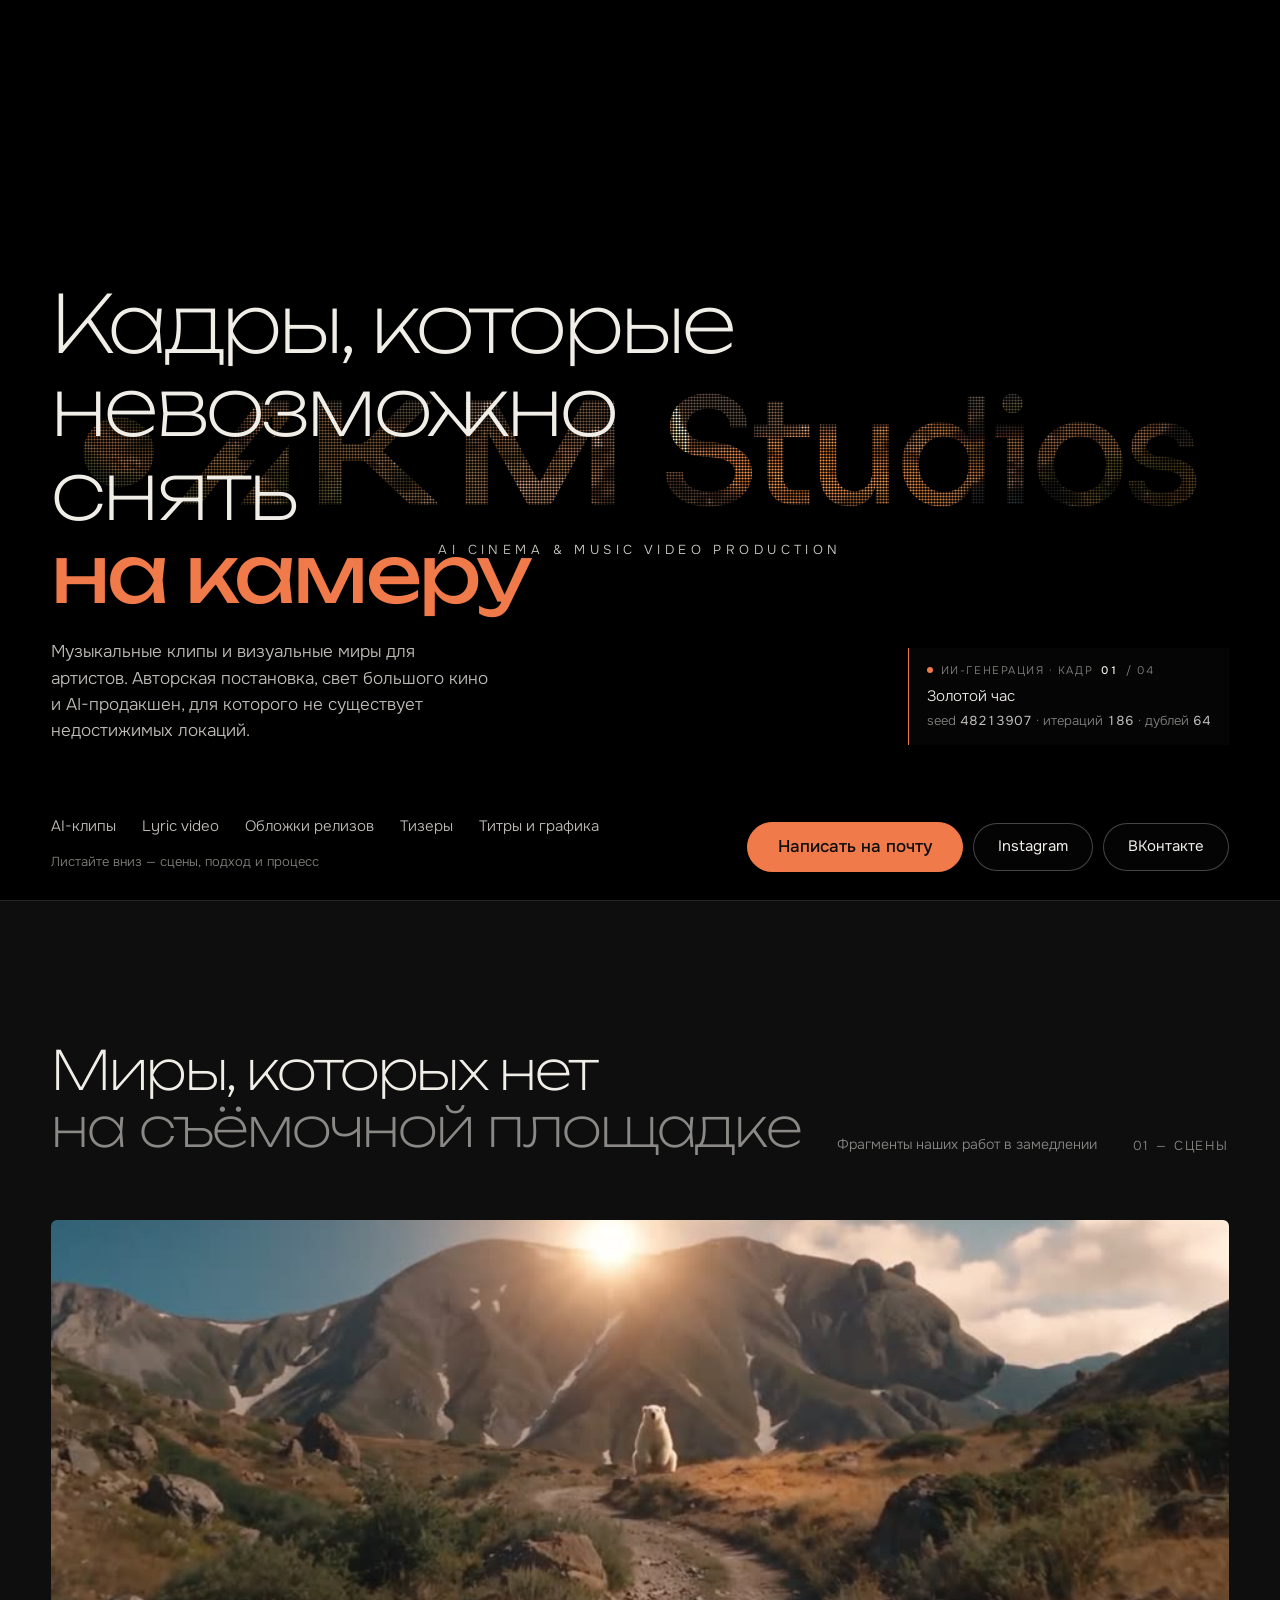
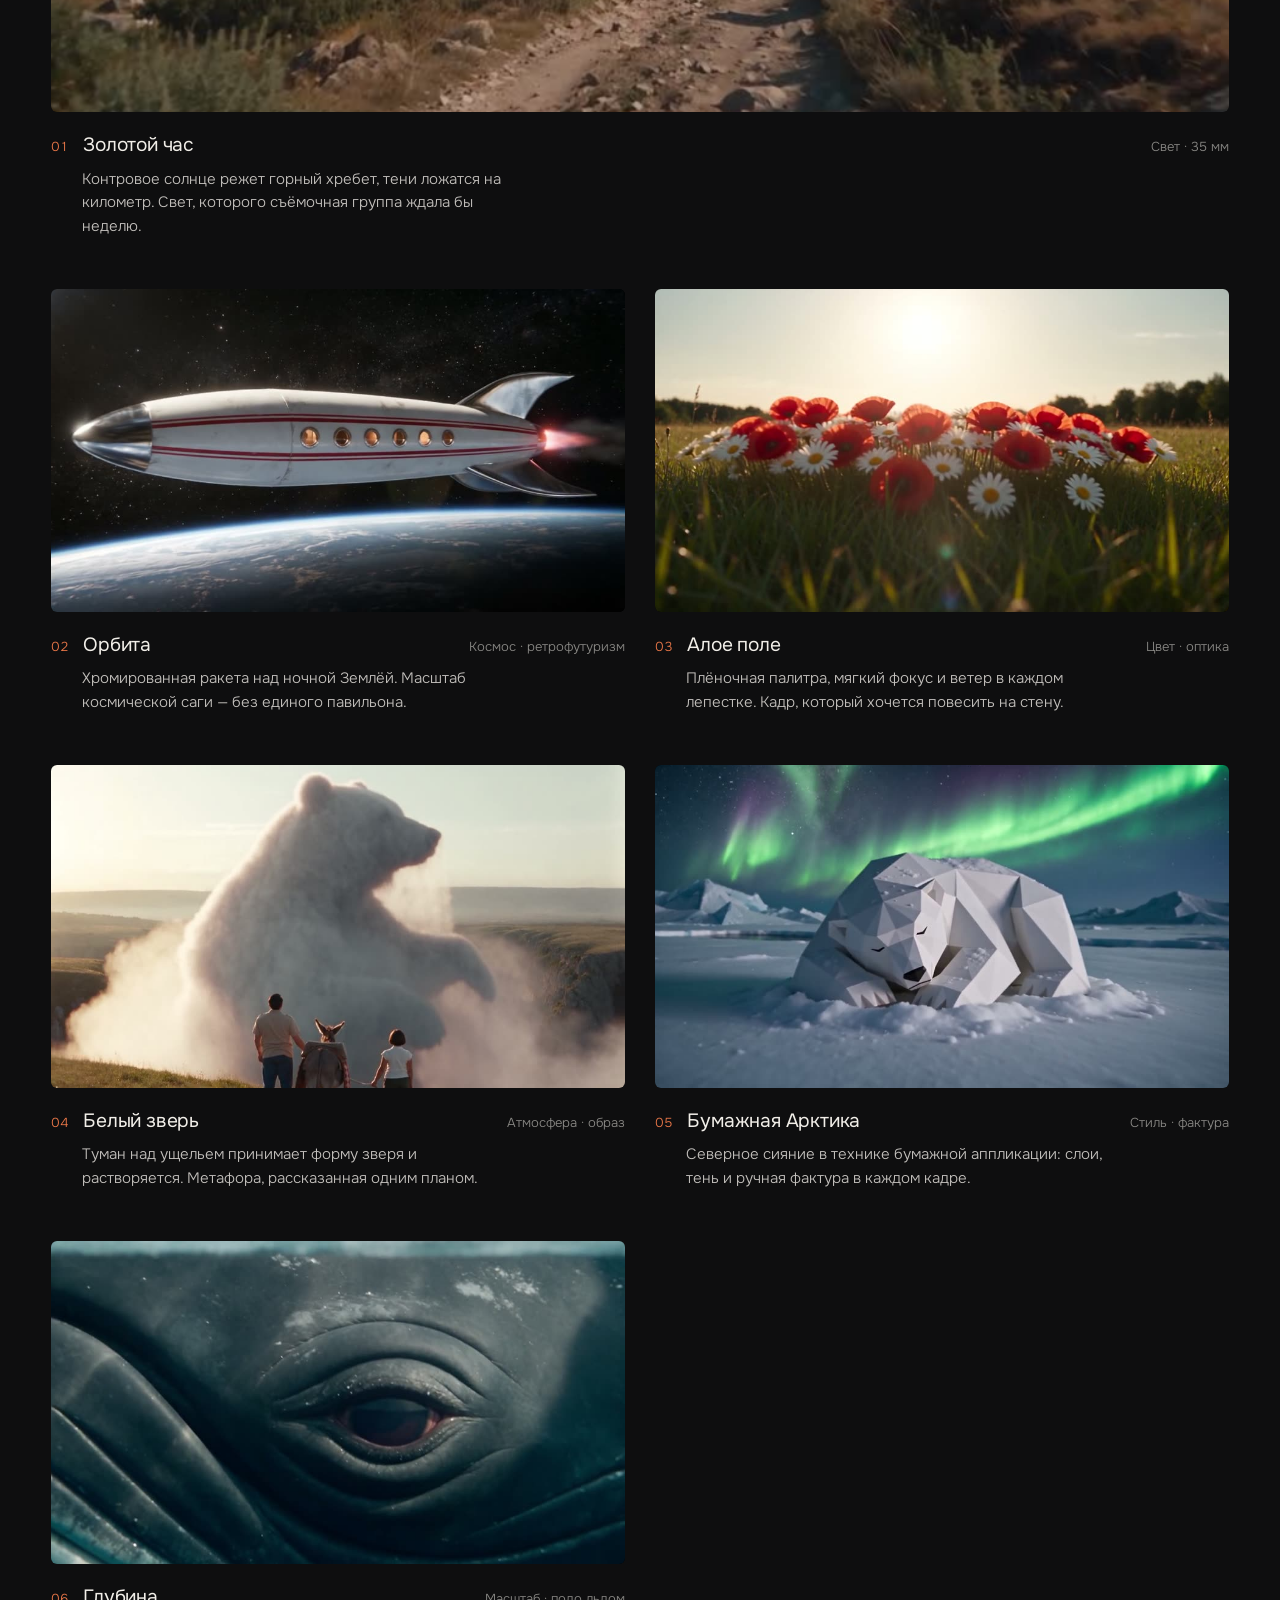
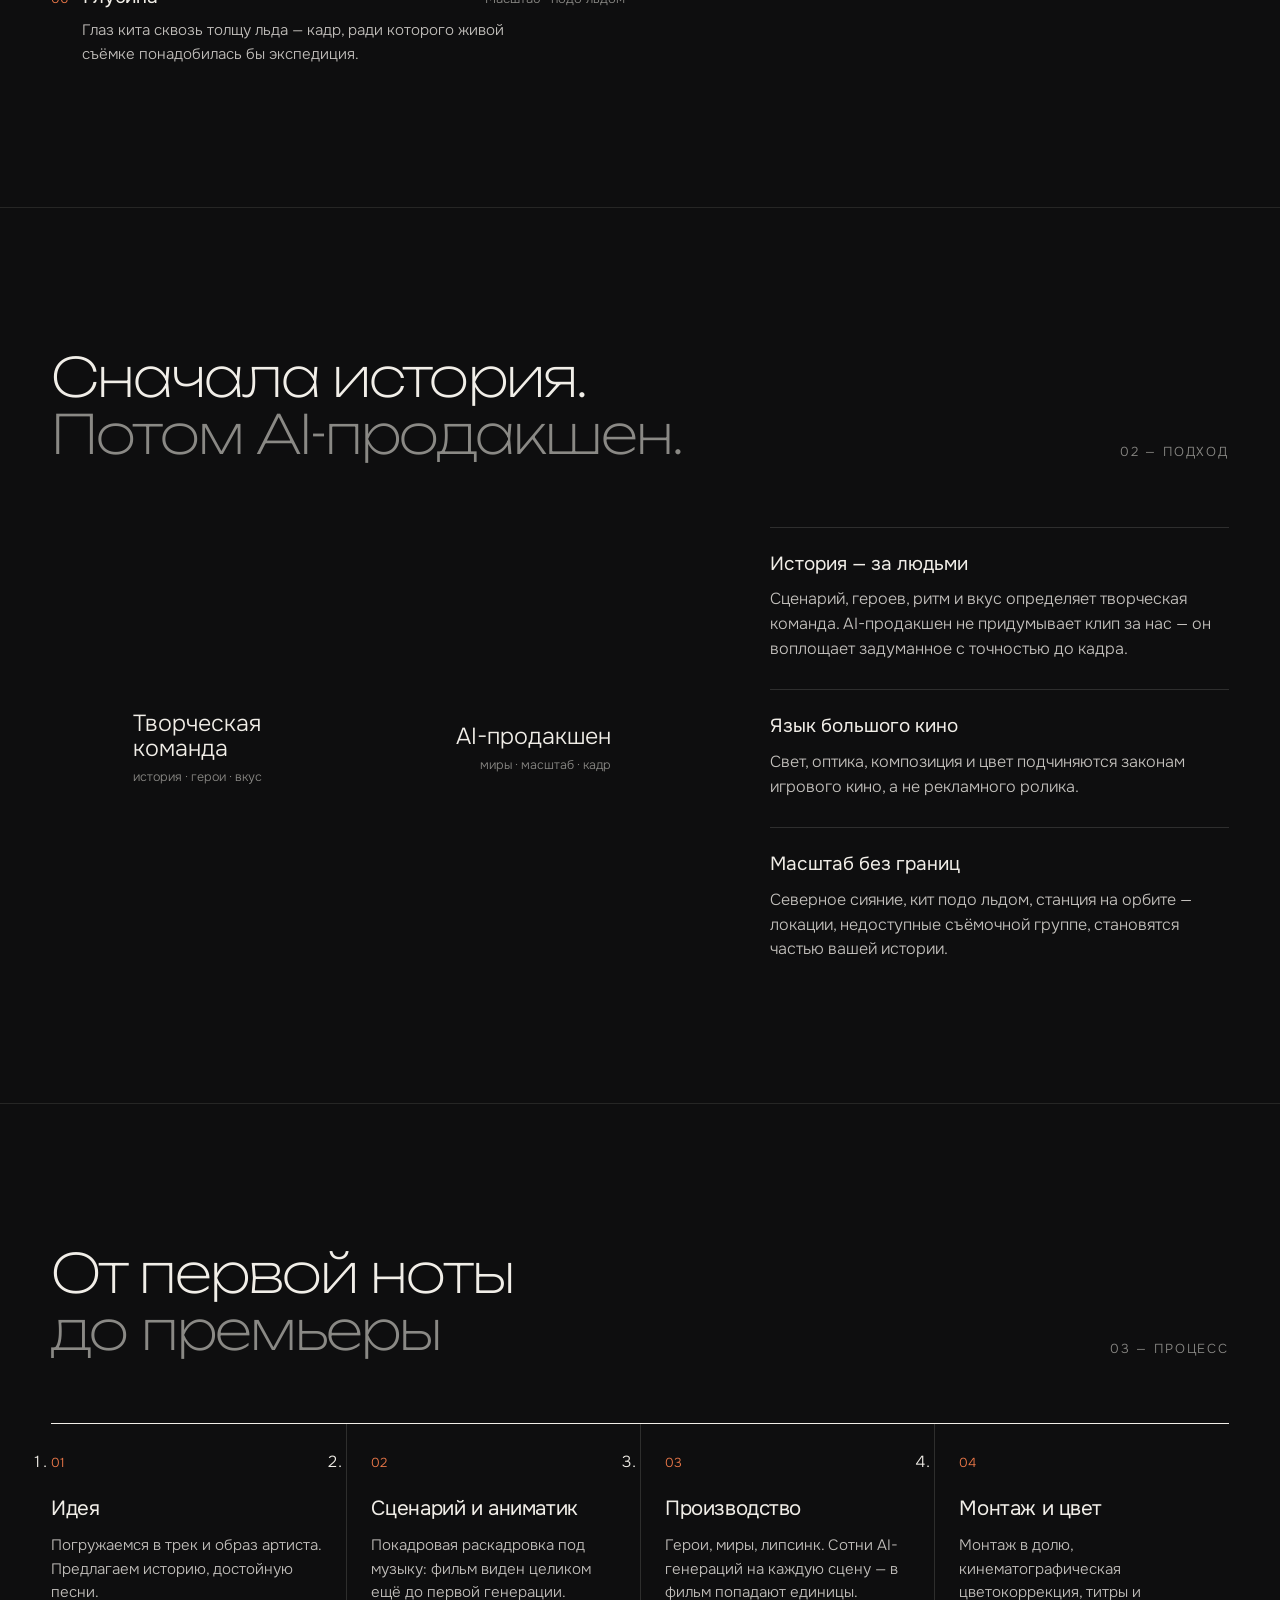
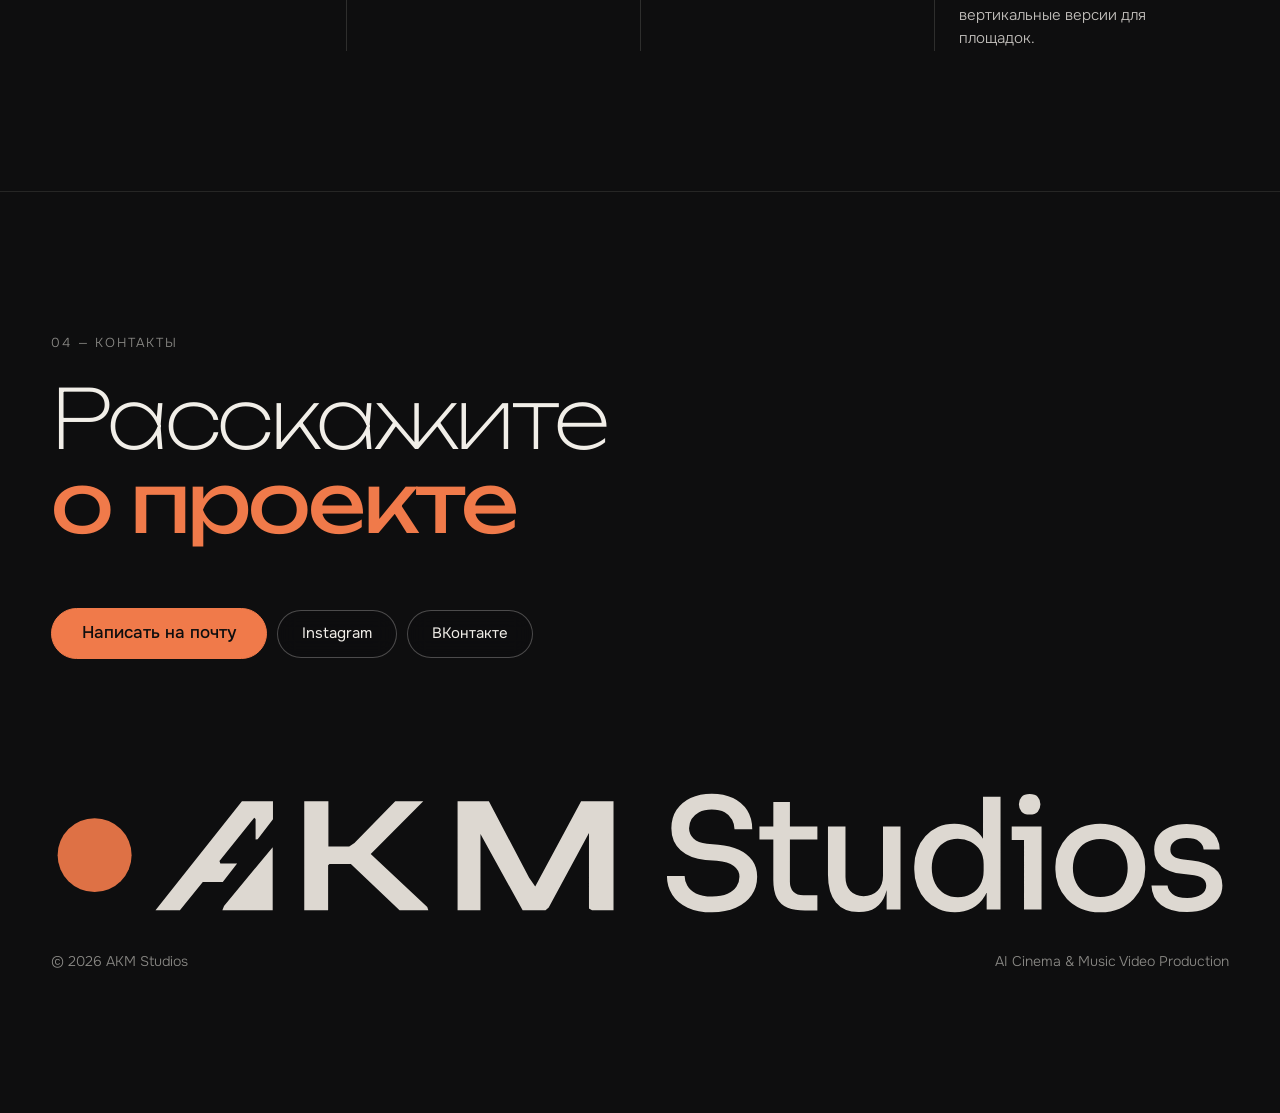
==== commit a1c57b2b: "v3: organic monochrome neuron intro with data streams, neural Venn with logo, new copy and scenes, s" ====
--- a/v3/index.html
+++ b/v3/index.html
@@ -4,7 +4,7 @@
 <meta charset="utf-8">
 <meta name="viewport" content="width=device-width, initial-scale=1, viewport-fit=cover">
 <title>AKM Studios</title>
-<meta name="description" content="AKM Studios — AI Cinema &amp; Music Video Production. Кадры, которые невозможно снять на камеру: идея и постановка — творческая команда, кадры — AI-продакшен.">
+<meta name="description" content="AKM Studios — AI Cinema &amp; Music Video Production. Кадры, которые невозможно снять на камеру. Музыкальные клипы и визуальные миры для артистов: авторская постановка, свет большого кино и AI-продакшен.">
 <meta name="theme-color" content="#0E0E0F">
 <meta property="og:type" content="website">
 <meta property="og:site_name" content="AKM Studios">
@@ -23,10 +23,10 @@
 </head>
 <body>
 
-<!-- ИНТРО (~5 с): нейроны собирают логотип из частиц, внутри букв — сцена из «вокселей», которая перетекает в видео -->
+<!-- ИНТРО (~5 с): ткань нейронов и потоки данных, частицы собирают логотип, внутри букв — сцена из «вокселей», которая перетекает в видео -->
 <div class="neuro" aria-hidden="true">
   <canvas class="nn"></canvas>
-  <button class="nn-skip" type="button">Пропустить</button>
+  <p class="nn-cap"></p>
 </div>
 
 <header class="top">
@@ -55,18 +55,18 @@
       <span class="in" style="--d:.45s">невозможно снять</span>
       <span class="in accent" style="--d:.6s">на камеру</span>
     </h1>
-    <p class="lead in" style="--d:.85s">Творческая команда и <span class="nw">AI-продакшен</span> полного цикла. Музыкальные клипы и визуал для артистов с постановкой, светом и масштабом большого кино.</p>
+    <p class="lead in" style="--d:.85s">Музыкальные клипы и визуальные миры для артистов. Авторская постановка, свет большого кино и <span class="nw">AI-продакшен</span>, для которого не существует недостижимых локаций.</p>
    </div>
     <div class="ai in" style="--d:1s" aria-hidden="true">
       <p class="ai-top"><i class="ai-dot"></i>ИИ-генерация · кадр <b data-ai="n">01</b> / 04</p>
-      <p class="ai-name" data-ai="name">Закат над тропой</p>
+      <p class="ai-name" data-ai="name">Золотой час</p>
       <p class="ai-nums">seed <b data-ai="seed">48213907</b> · итераций <b data-ai="iter">186</b> · дублей <b data-ai="takes">64</b></p>
     </div>
   </section>
 
   <footer class="bottom">
     <ul class="services in" style="--d:1.05s" aria-label="Что мы делаем">
-      <li>ИИ-клипы</li><li>Лирик-видео</li><li>Обложки</li><li>Тизеры</li><li>Титры</li>
+      <li>AI-клипы</li><li>Lyric video</li><li>Обложки релизов</li><li>Тизеры</li><li>Титры и графика</li>
     </ul>
     <nav class="contacts in" style="--d:1.2s" aria-label="Связаться">
       <a class="btn btn-mail" href="#" data-contact="mail" data-placeholder><span class="btn-mail-label">Написать на почту</span><span class="btn-mail-addr" data-mail-addr></span></a>
@@ -80,37 +80,37 @@
 
 <!-- НИЖЕ: блоки версии 2 в тёмном исполнении -->
 <section class="x work" id="work">
-  <div class="x-head"><h2 class="x-h2">Миры, которых нет<br><span class="soft">на съёмочной площадке</span></h2><p class="x-note">Фрагменты из наших генераций, замедленные. Без звука.</p><p class="x-kicker">01 — Сцены</p></div>
+  <div class="x-head"><h2 class="x-h2">Миры, которых нет<br><span class="soft">на съёмочной площадке</span></h2><p class="x-note">Фрагменты наших работ в замедлении</p><p class="x-kicker">01 — Сцены</p></div>
   <ol class="scenes" aria-label="Сцены">
     <li class="scene wide">
-      <div class="scene-v"><video muted loop playsinline preload="none" poster="media/w_sunset.jpg" data-src="media/w_sunset.mp4" aria-label="Последний свет"></video></div>
-      <div class="scene-t"><span class="scene-n">01</span><b>Последний свет</b><span class="scene-tag">Свет · 35 мм</span></div>
-      <p>Контровое солнце, длинные тени, медленный проход камеры по тропе.</p>
+      <div class="scene-v"><video muted loop playsinline preload="none" poster="media/w_sunset.jpg" data-src="media/w_sunset.mp4" aria-label="Золотой час"></video></div>
+      <div class="scene-t"><span class="scene-n">01</span><b>Золотой час</b><span class="scene-tag">Свет · 35 мм</span></div>
+      <p>Контровое солнце режет горный хребет, тени ложатся на километр. Свет, которого съёмочная группа ждала бы неделю.</p>
     </li>
     <li class="scene">
-      <div class="scene-v"><video muted loop playsinline preload="none" poster="media/w_mountain.jpg" data-src="media/w_mountain.mp4" aria-label="Гора, которая дышит"></video></div>
-      <div class="scene-t"><span class="scene-n">02</span><b>Гора, которая дышит</b><span class="scene-tag">Масштаб · аэросъёмка</span></div>
-      <p>Хребет складывается в силуэт медведя — кадр, который не найти ни в одной локации.</p>
+      <div class="scene-v"><video muted loop playsinline preload="none" poster="media/w_rocket.jpg" data-src="media/w_rocket.mp4" aria-label="Орбита"></video></div>
+      <div class="scene-t"><span class="scene-n">02</span><b>Орбита</b><span class="scene-tag">Космос · ретрофутуризм</span></div>
+      <p>Хромированная ракета над ночной Землёй. Масштаб космической саги — без единого павильона.</p>
     </li>
     <li class="scene">
-      <div class="scene-v"><video muted loop playsinline preload="none" poster="media/w_poppies.jpg" data-src="media/w_poppies.mp4" aria-label="Полдень в маках"></video></div>
-      <div class="scene-t"><span class="scene-n">03</span><b>Полдень в маках</b><span class="scene-tag">Цвет · оптика</span></div>
-      <p>Тёплая палитра плёнки, мягкий фокус и ветер, который видно в каждом лепестке.</p>
+      <div class="scene-v"><video muted loop playsinline preload="none" poster="media/w_poppies.jpg" data-src="media/w_poppies.mp4" aria-label="Алое поле"></video></div>
+      <div class="scene-t"><span class="scene-n">03</span><b>Алое поле</b><span class="scene-tag">Цвет · оптика</span></div>
+      <p>Плёночная палитра, мягкий фокус и ветер в каждом лепестке. Кадр, который хочется повесить на стену.</p>
     </li>
     <li class="scene">
       <div class="scene-v"><video muted loop playsinline preload="none" poster="media/w_fog.jpg" data-src="media/w_fog.mp4" aria-label="Белый зверь"></video></div>
       <div class="scene-t"><span class="scene-n">04</span><b>Белый зверь</b><span class="scene-tag">Атмосфера · образ</span></div>
-      <p>Туман над ущельем медленно принимает форму зверя и снова растворяется.</p>
+      <p>Туман над ущельем принимает форму зверя и растворяется. Метафора, рассказанная одним планом.</p>
     </li>
     <li class="scene">
       <div class="scene-v"><video muted loop playsinline preload="none" poster="media/w_paper.jpg" data-src="media/w_paper.mp4" aria-label="Бумажная Арктика"></video></div>
-      <div class="scene-t"><span class="scene-n">05</span><b>Бумажная Арктика</b><span class="scene-tag">Стиль · анимация</span></div>
-      <p>Северное сияние в технике бумажной аппликации: фактура, слои, глубина.</p>
+      <div class="scene-t"><span class="scene-n">05</span><b>Бумажная Арктика</b><span class="scene-tag">Стиль · фактура</span></div>
+      <p>Северное сияние в технике бумажной аппликации: слои, тень и ручная фактура в каждом кадре.</p>
     </li>
     <li class="scene">
-      <div class="scene-v"><video muted loop playsinline preload="none" poster="media/w_whale.jpg" data-src="media/w_whale.mp4" aria-label="Подо льдом"></video></div>
-      <div class="scene-t"><span class="scene-n">06</span><b>Подо льдом</b><span class="scene-tag">Глубина · масштаб</span></div>
-      <p>Глаз кита сквозь толщу льда — масштаб, которого нет у живой съёмки.</p>
+      <div class="scene-v"><video muted loop playsinline preload="none" poster="media/w_whale.jpg" data-src="media/w_whale.mp4" aria-label="Глубина"></video></div>
+      <div class="scene-t"><span class="scene-n">06</span><b>Глубина</b><span class="scene-tag">Масштаб · подо льдом</span></div>
+      <p>Глаз кита сквозь толщу льда — кадр, ради которого живой съёмке понадобилась бы экспедиция.</p>
     </li>
   </ol>
 </section>
@@ -118,32 +118,32 @@
 <section class="x approach" id="approach">
   <div class="x-head"><h2 class="x-h2">Сначала история.<br><span class="soft">Потом <span class="nw">AI-продакшен.</span></span></h2><p class="x-kicker">02 — Подход</p></div>
   <div class="venn-wrap">
+   <div class="venn-box">
+    <canvas class="venn-nn" aria-hidden="true"></canvas>
     <svg class="venn" viewBox="0 0 720 420" role="img" aria-label="Творческая команда и AI-продакшен, на пересечении AKM Studios">
-      <circle class="c c1" cx="260" cy="210" r="190" pathLength="1"/>
-      <circle class="c c2" cx="460" cy="210" r="190" pathLength="1"/>
-      <text x="105" y="200" class="vt">Творческая</text>
-      <text x="105" y="228" class="vt">команда</text>
-      <text x="105" y="256" class="vs">история · герои · вкус</text>
-      <text x="615" y="214" class="vt" text-anchor="end">AI-продакшен</text>
-      <text x="615" y="242" class="vs" text-anchor="end">миры · масштаб · кадр</text>
-      <circle class="dot" cx="360" cy="210" r="7"/>
-      <text x="360" y="246" class="vm" text-anchor="middle">AKM Studios</text>
+      <text x="92" y="200" class="vt">Творческая</text>
+      <text x="92" y="228" class="vt">команда</text>
+      <text x="92" y="256" class="vs">история · герои · вкус</text>
+      <text x="628" y="214" class="vt" text-anchor="end">AI-продакшен</text>
+      <text x="628" y="242" class="vs" text-anchor="end">миры · масштаб · кадр</text>
     </svg>
+    <img class="venn-logo" src="media/AKM_site.svg" alt="AKM Studios" width="196" height="22">
+   </div>
     <ul class="pillars">
-      <li><b>Человек ведёт историю</b><p>Сценарий, герои, ритм и вкус — решения творческой команды. <span class="nw">AI-продакшен</span> не придумывает клип за нас, а воплощает задуманное.</p></li>
-      <li><b>Постановка большого кино</b><p>Свет, камера, композиция и цвет выстраиваются так же, как на съёмочной площадке.</p></li>
-      <li><b>ИИ расширяет кадр</b><p>Северное сияние, кит подо льдом, гора-медведь — то, что невозможно снять, становится возможным.</p></li>
+      <li><b>История — за людьми</b><p>Сценарий, героев, ритм и вкус определяет творческая команда. <span class="nw">AI-продакшен</span> не придумывает клип за нас — он воплощает задуманное с точностью до кадра.</p></li>
+      <li><b>Язык большого кино</b><p>Свет, оптика, композиция и цвет подчиняются законам игрового кино, а не рекламного ролика.</p></li>
+      <li><b>Масштаб без границ</b><p>Северное сияние, кит подо льдом, станция на орбите — локации, недоступные съёмочной группе, становятся частью вашей истории.</p></li>
     </ul>
   </div>
 </section>
 
 <section class="x process" id="process">
-  <div class="x-head"><h2 class="x-h2">Четыре шага<br><span class="soft">от трека до премьеры</span></h2><p class="x-kicker">03 — Процесс</p></div>
+  <div class="x-head"><h2 class="x-h2">От первой ноты<br><span class="soft">до премьеры</span></h2><p class="x-kicker">03 — Процесс</p></div>
   <ol class="steps">
-    <li><span>01</span><b>Трек и идея</b><p>Слушаем песню, изучаем артиста, предлагаем историю.</p></li>
-    <li><span>02</span><b>Сценарий и аниматик</b><p>Раскадровка под музыку: весь фильм виден до первого кадра.</p></li>
-    <li><span>03</span><b>Производство кадров</b><p>Герои, миры и липсинк. Сотни ИИ-генераций, в фильм попадают лучшие.</p></li>
-    <li><span>04</span><b>Монтаж и цвет</b><p>Склейки в долю, цветокоррекция, титры, вертикальные версии.</p></li>
+    <li><span>01</span><b>Идея</b><p>Погружаемся в трек и образ артиста. Предлагаем историю, достойную песни.</p></li>
+    <li><span>02</span><b>Сценарий и аниматик</b><p>Покадровая раскадровка под музыку: фильм виден целиком ещё до первой генерации.</p></li>
+    <li><span>03</span><b>Производство</b><p>Герои, миры, липсинк. Сотни AI-генераций на каждую сцену — в фильм попадают единицы.</p></li>
+    <li><span>04</span><b>Монтаж и цвет</b><p>Монтаж в долю, кинематографическая цветокоррекция, титры и вертикальные версии для площадок.</p></li>
   </ol>
 </section>
 
--- a/v3/css/v3.css
+++ b/v3/css/v3.css
@@ -13,20 +13,21 @@
 .neuro { position: fixed; inset: 0; z-index: 60; background: #000; transition: opacity .5s var(--ease), visibility .5s; }
 .neuro.done { opacity: 0; visibility: hidden; pointer-events: none; }
 .nn { position: absolute; inset: 0; width: 100%; height: 100%; }
-.nn-skip {
-  position: absolute; right: max(var(--pad), env(safe-area-inset-right)); bottom: max(28px, env(safe-area-inset-bottom));
-  height: 40px; padding: 0 20px; border: 1px solid var(--line); border-radius: 999px; background: transparent;
-  color: var(--text-2); font: inherit; font-size: 13px; cursor: pointer; transition: border-color .3s, color .3s;
-}
-.nn-skip:hover { border-color: var(--text); color: var(--text); }
+/* подпись «AI Cinema & Music Video Production»: в оверлее расшифровывается из символов, потом та же подпись у логотипа */
+.nn-cap, .intro-en { font-size: 13px; letter-spacing: .34em; color: rgba(241, 238, 232, .88); }
+.nn-cap { position: absolute; margin: 0; text-align: center; text-transform: uppercase; white-space: nowrap; opacity: 0; font-variant-numeric: tabular-nums; }
+.card.logo-on .intro-en { animation: none; opacity: 1; }
+@media (max-width: 760px) { .nn-cap, .intro-en { font-size: 10.5px; letter-spacing: .22em; } }
 .vox { position: absolute; inset: 0; z-index: 0; width: 100%; height: 100%; pointer-events: none; }
 .card.go .vox { z-index: -1; }
+.card .bg { animation: none; }   /* видео уже на экране после влёта — лишний масштаб во весь экран только дёргал кадры */
 /* без своего z-index, иначе .intro изолирует наложение и маска не «видит» сцену под собой */
 .intro { z-index: auto; }
 
 /* логотип с роликом показываем только после нейронов — сразу в финальном виде, без своей анимации */
-.card:not(.logo-on) .intro { visibility: hidden; }
-.card:not(.logo-on) .intro-mask img, .card:not(.logo-on) .intro-en, .card:not(.logo-on) .intro-cue { animation: none; opacity: 0; }
+/* маска с логотипом отрисована заранее под чёрным оверлеем — в момент подмены браузеру не нужно её растрировать */
+.card:not(.logo-on) .intro-mask img { animation: none; }
+.card:not(.logo-on) .intro-en, .card:not(.logo-on) .intro-cue { animation: none; opacity: 0; }
 .card.logo-on .intro-mask img { animation: none; }
 .card.logo-on .intro-cue { display: none; }
 
@@ -79,17 +80,15 @@
 }
 
 .venn-wrap { display: grid; grid-template-columns: minmax(0, 7fr) minmax(0, 5fr); gap: clamp(32px, 6vw, 100px); align-items: center; }
-.venn { width: 100%; height: auto; overflow: visible; }
-.venn .c { fill: none; stroke: var(--text); stroke-width: 1.2; stroke-dasharray: 1; stroke-dashoffset: 1; transition: stroke-dashoffset 2.2s var(--ease); }
-.venn .c2 { transition-delay: .35s; }
-.venn.on .c { stroke-dashoffset: 0; }
+.venn-box { position: relative; }
+.venn-nn { position: absolute; inset: 0; width: 100%; height: 100%; }
+.venn { position: relative; width: 100%; height: auto; overflow: visible; }
+.venn-logo { position: absolute; left: 50%; top: 50%; width: 15.5%; height: auto; transform: translate(-50%, -50%); opacity: 0; transition: opacity .9s var(--ease); }
+.venn-logo.on { opacity: 1; }
 .venn text { font-family: "Onest", sans-serif; fill: var(--text); opacity: 0; transition: opacity 1s var(--ease) 1.2s; }
 .venn.on text { opacity: 1; }
 .venn .vt { font-size: 26px; font-weight: 300; }
 .venn .vs { font-size: 14px; fill: var(--muted); }
-.venn .vm { font-size: 15px; font-weight: 500; fill: var(--accent); }
-.venn .dot { fill: var(--accent); transform-origin: 360px 210px; transform: scale(0); transition: transform .9s var(--ease) 1.6s; }
-.venn.on .dot { transform: scale(1); }
 .pillars { display: grid; gap: 28px; }
 .pillars li { padding-top: 22px; border-top: 1px solid rgba(241, 238, 232, .14); }
 .pillars b { font-size: 19px; font-weight: 400; }
@@ -123,7 +122,6 @@
 @media (prefers-reduced-motion: reduce) {
   .neuro { display: none; }
   .reveal { opacity: 1; transform: none; transition: none; }
-  .venn .c, .venn text, .venn .dot { transition: none; }
+  .venn text, .venn-logo { transition: none; }
 }
-@media (max-width: 600px) { .nn-skip { top: max(20px, env(safe-area-inset-top)); bottom: auto; } }
 @media (prefers-reduced-motion: reduce) { .scene video { transition: none; } }
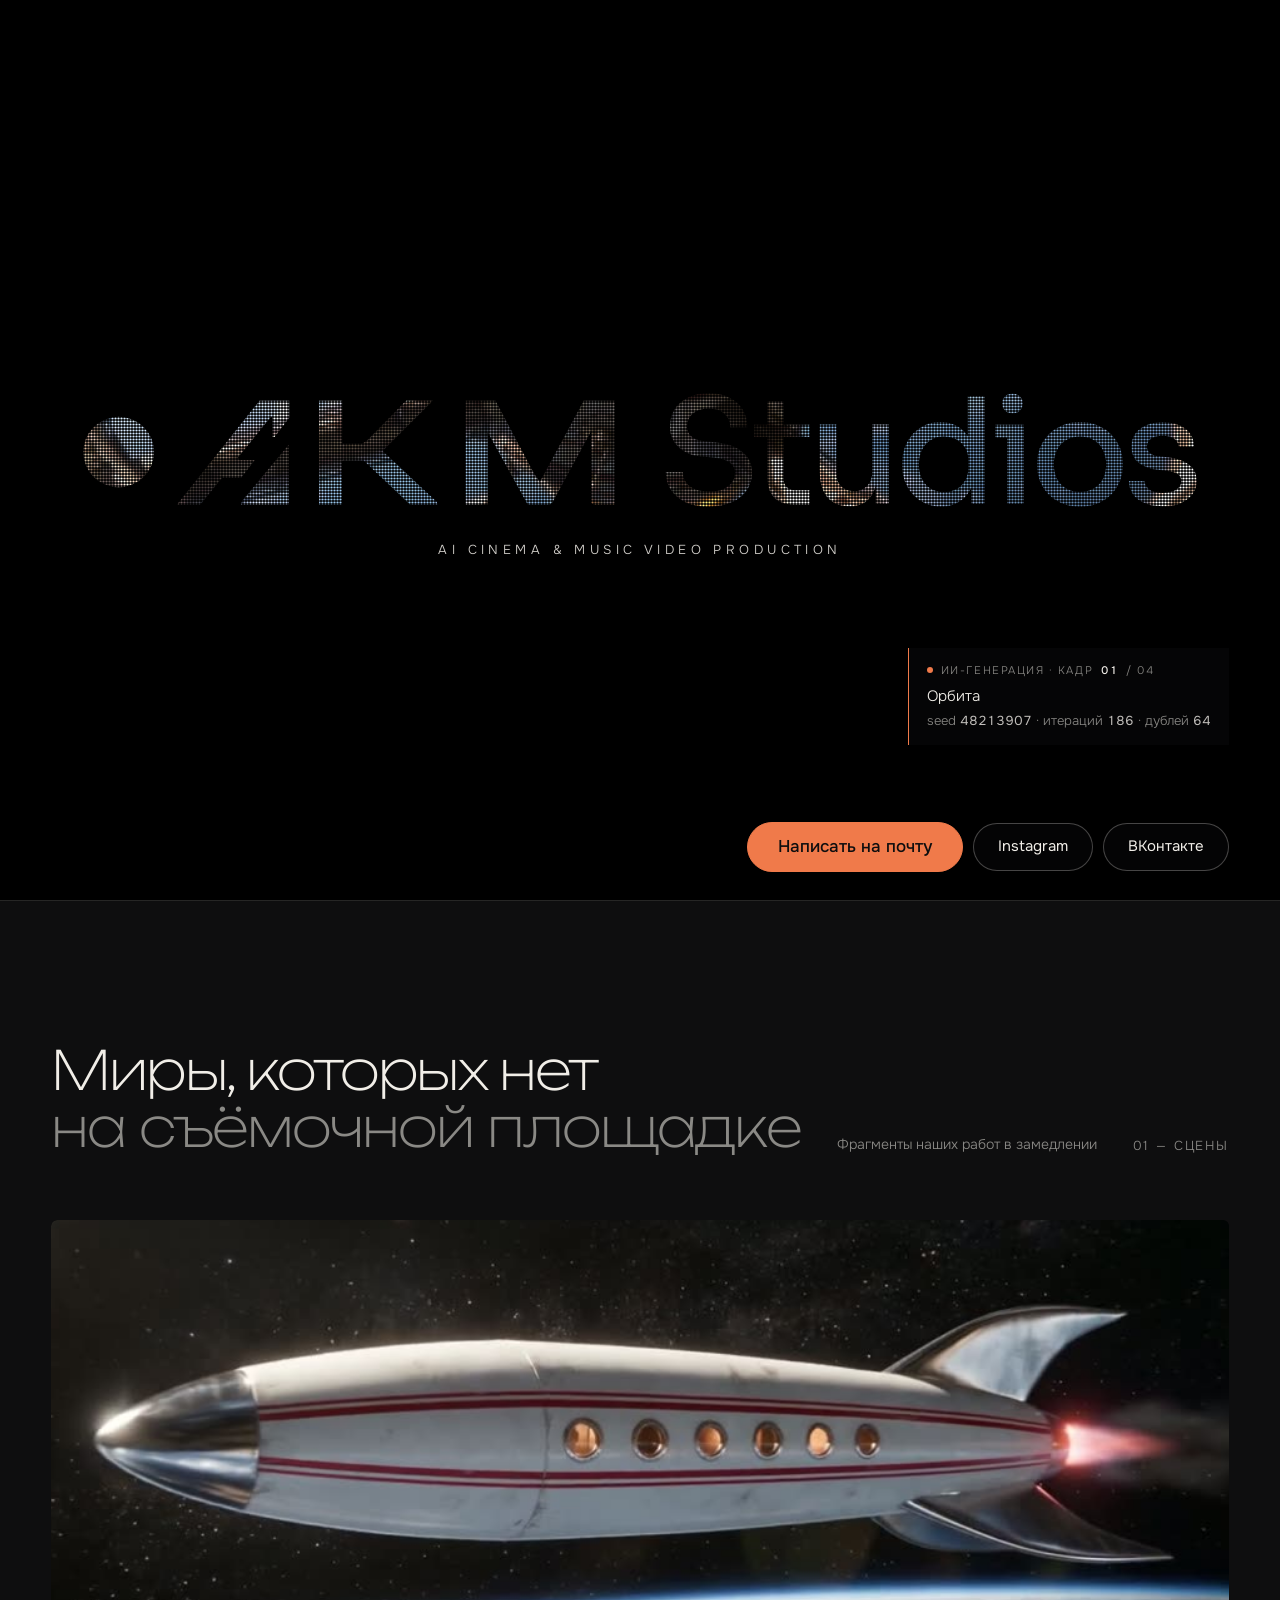
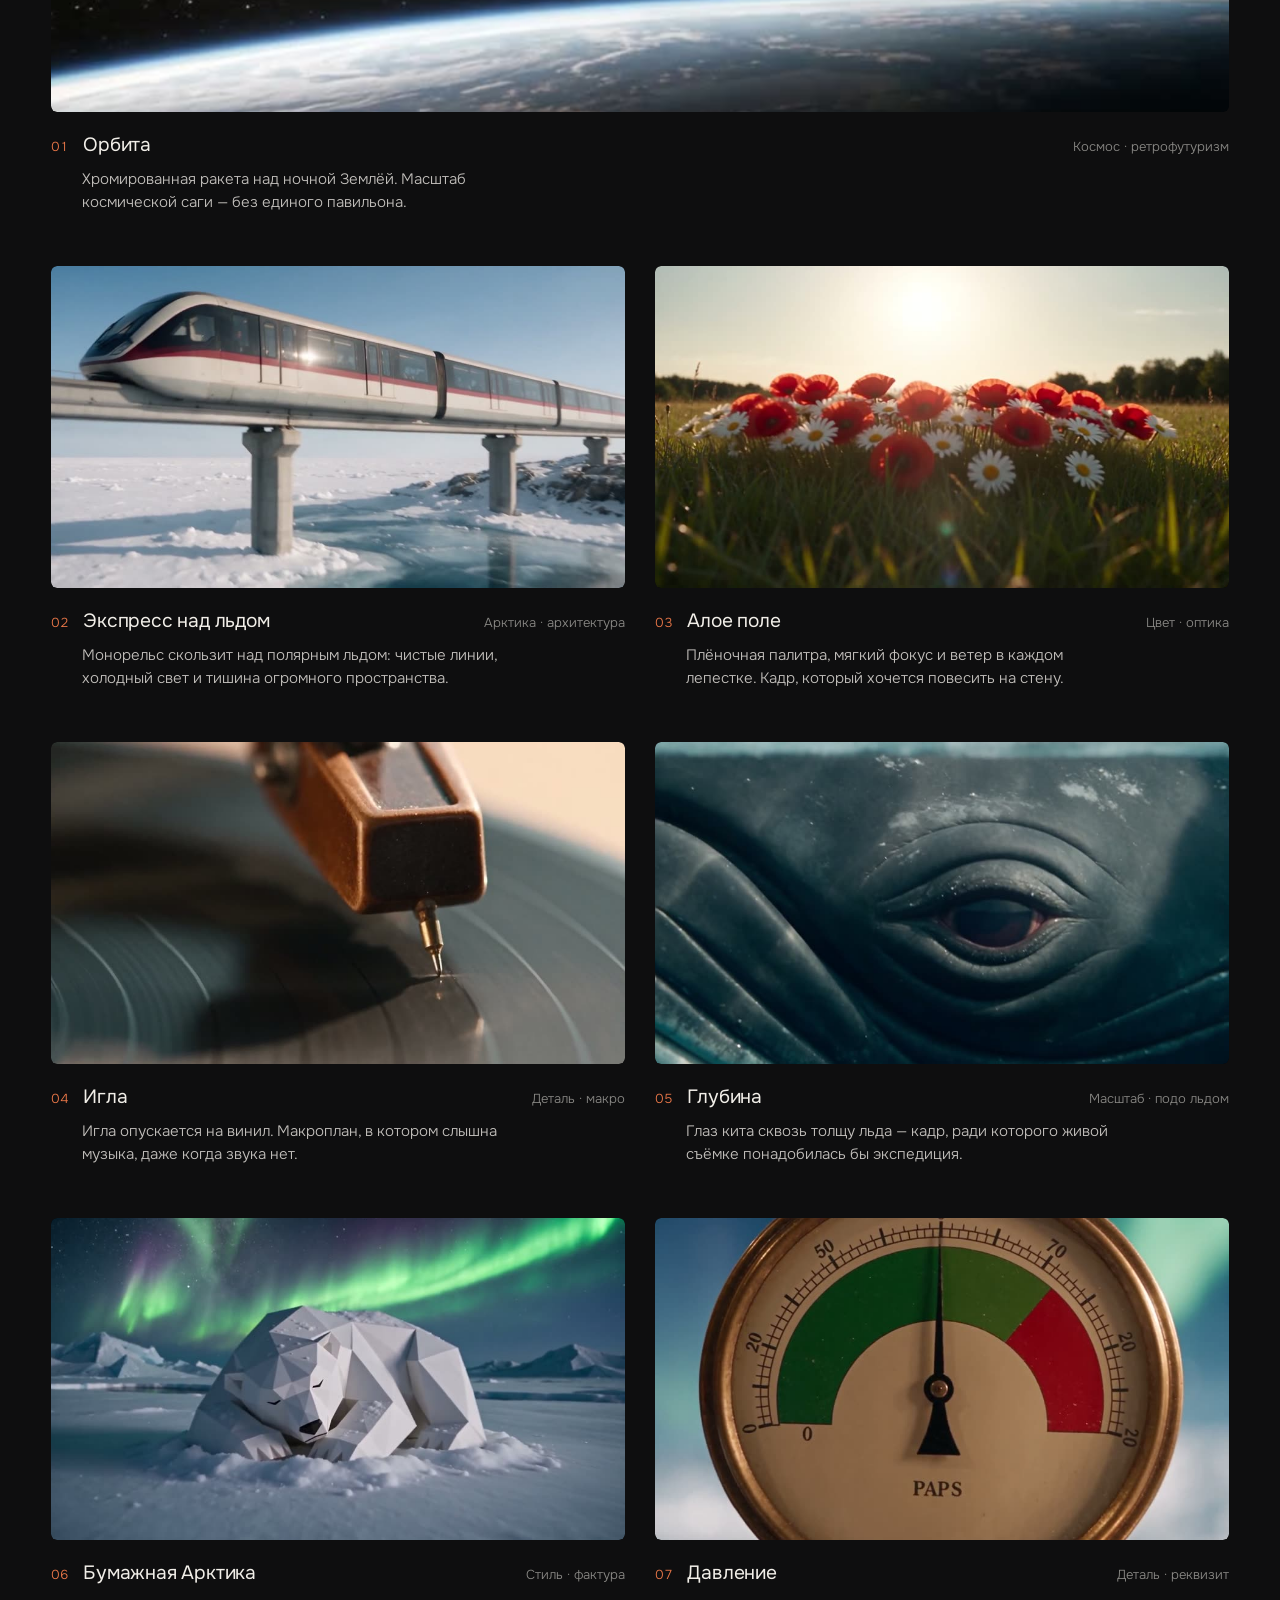
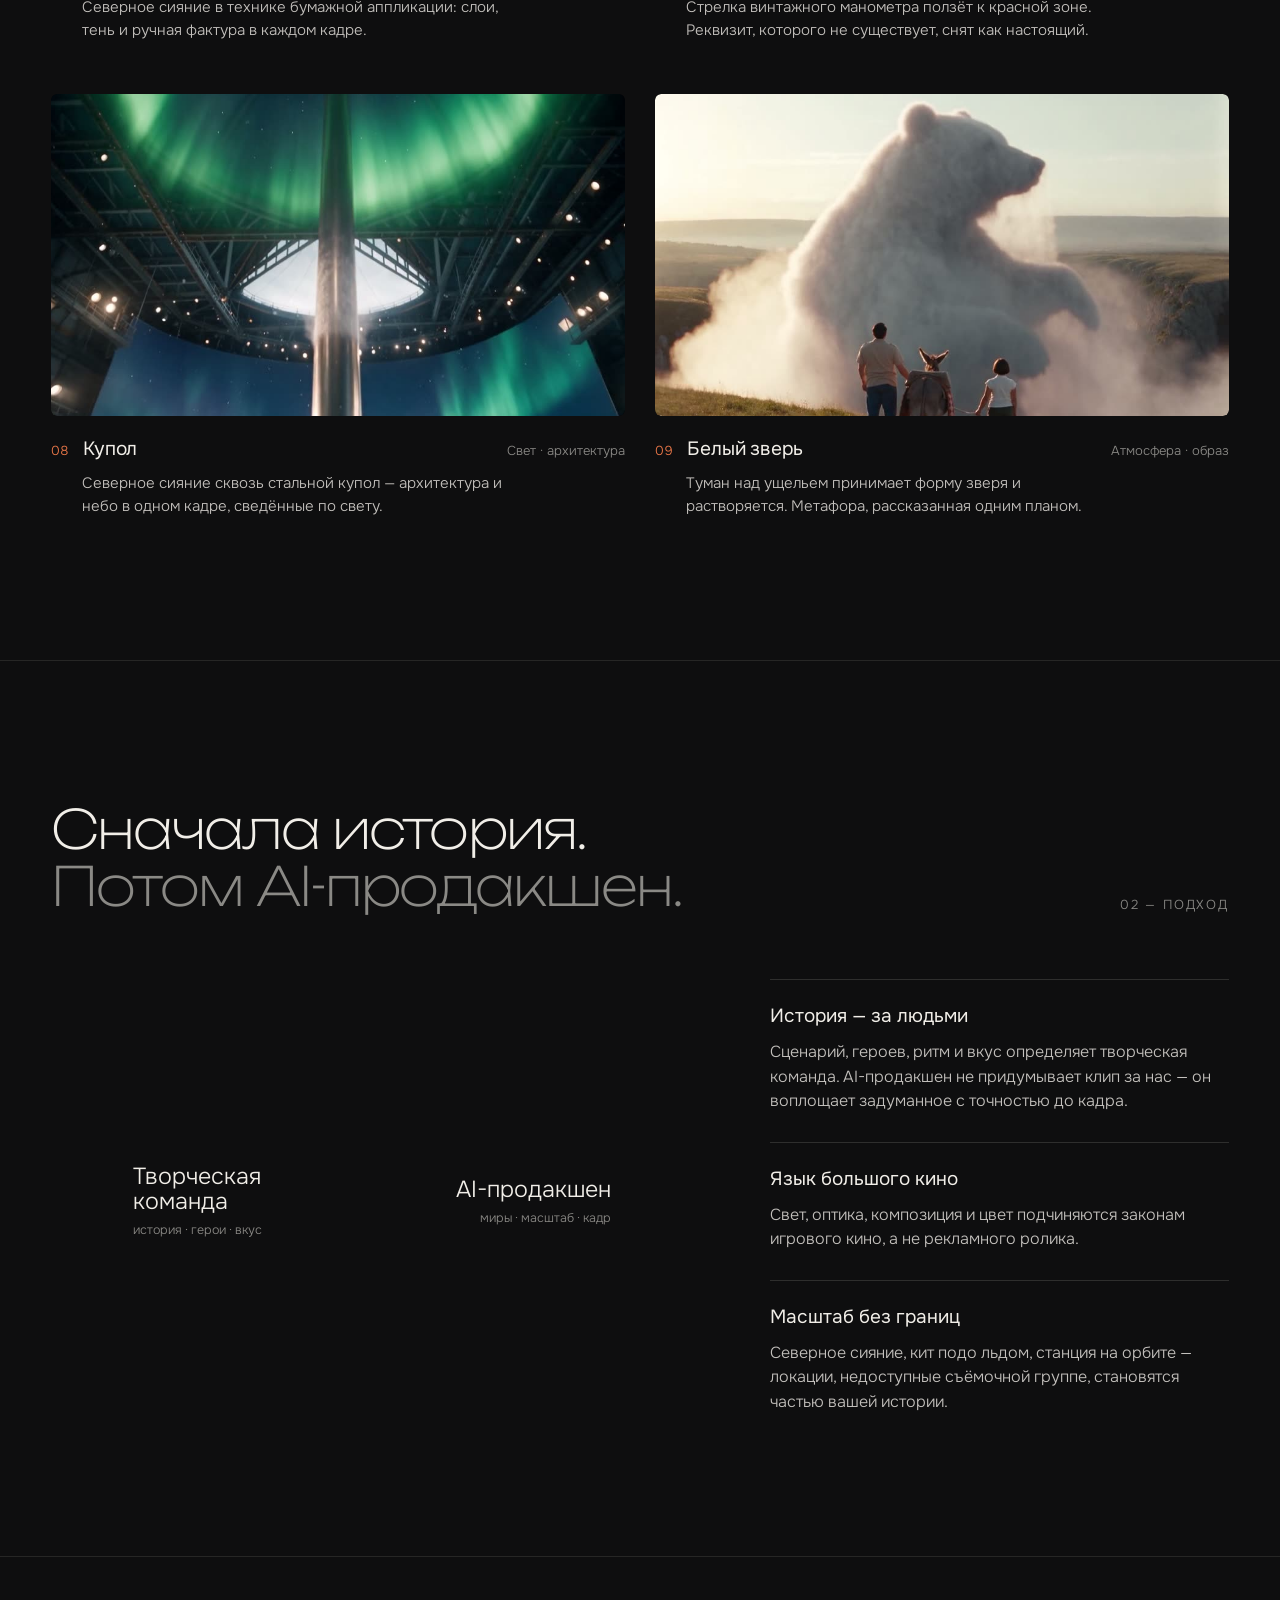
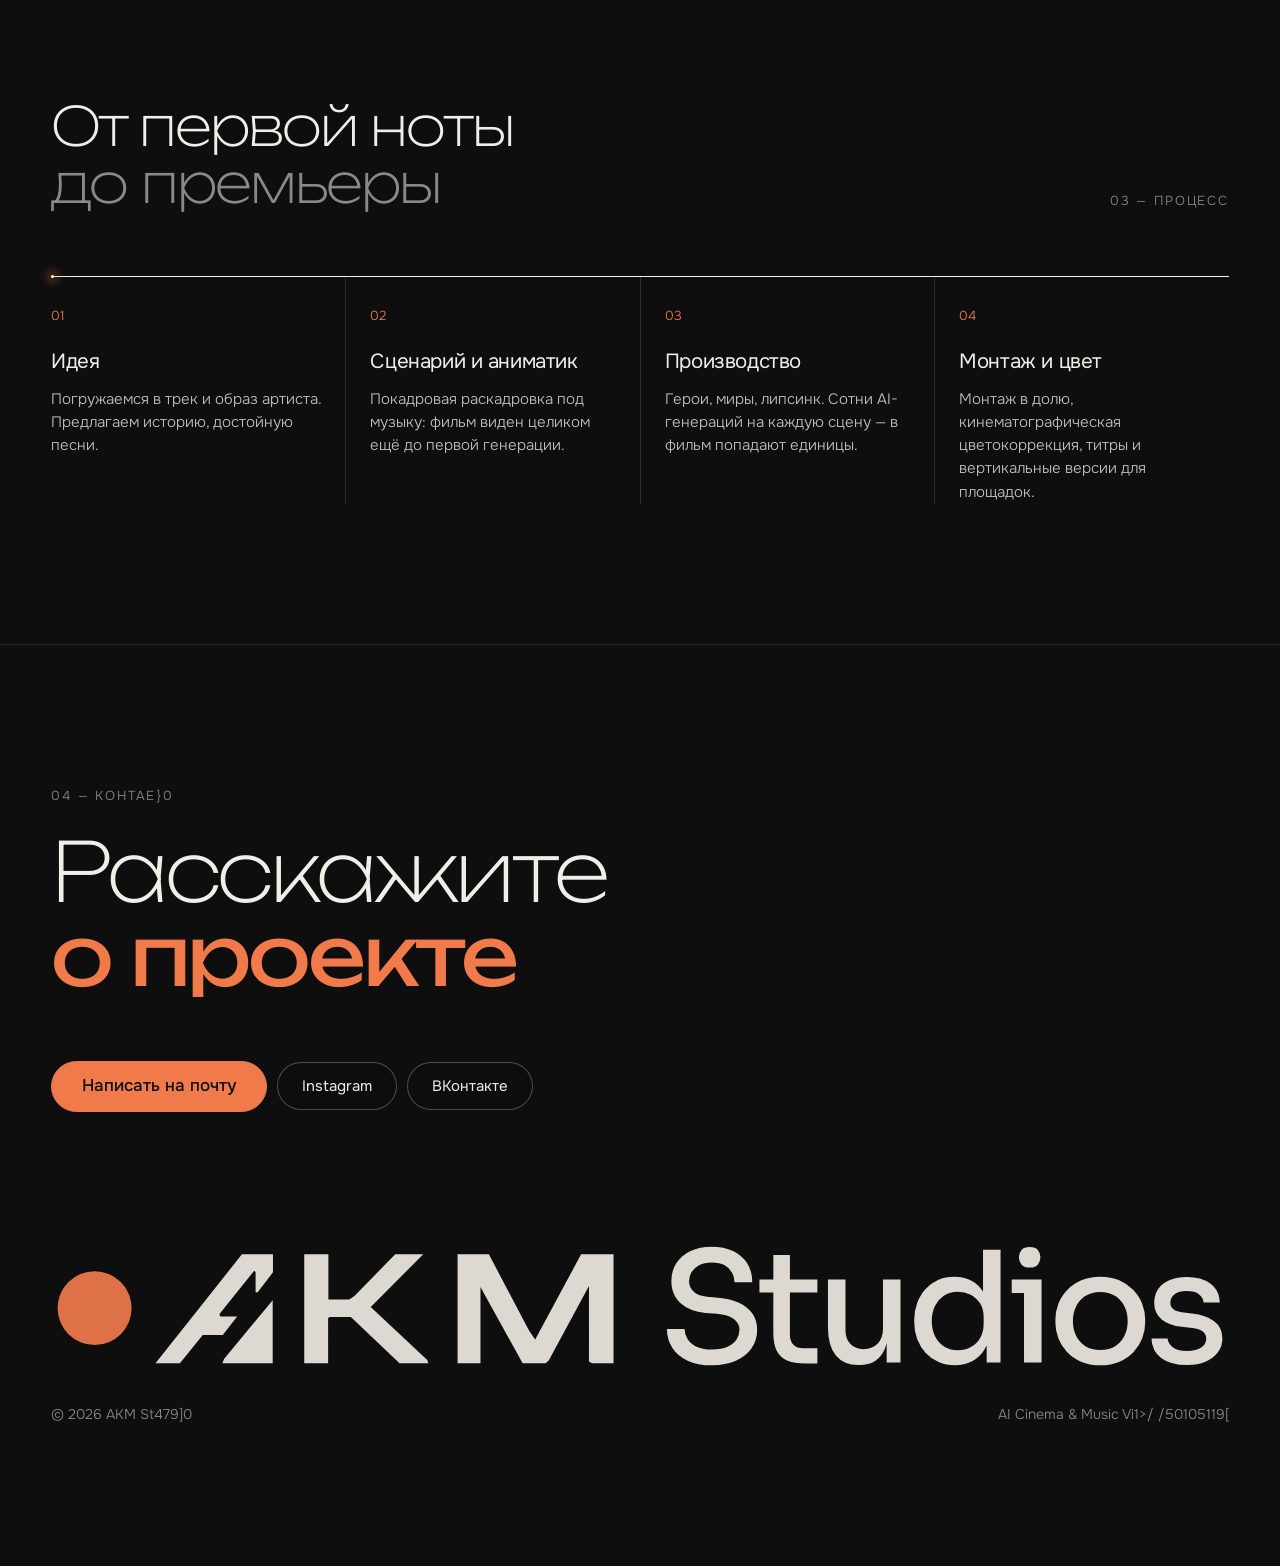
==== commit 69238b03: "v3: technical HUD intro, neural reveals site-wide, more varied scenes, background without bear shots" ====
--- a/v3/index.html
+++ b/v3/index.html
@@ -59,7 +59,7 @@
    </div>
     <div class="ai in" style="--d:1s" aria-hidden="true">
       <p class="ai-top"><i class="ai-dot"></i>ИИ-генерация · кадр <b data-ai="n">01</b> / 04</p>
-      <p class="ai-name" data-ai="name">Золотой час</p>
+      <p class="ai-name" data-ai="name">Орбита</p>
       <p class="ai-nums">seed <b data-ai="seed">48213907</b> · итераций <b data-ai="iter">186</b> · дублей <b data-ai="takes">64</b></p>
     </div>
   </section>
@@ -83,14 +83,14 @@
   <div class="x-head"><h2 class="x-h2">Миры, которых нет<br><span class="soft">на съёмочной площадке</span></h2><p class="x-note">Фрагменты наших работ в замедлении</p><p class="x-kicker">01 — Сцены</p></div>
   <ol class="scenes" aria-label="Сцены">
     <li class="scene wide">
-      <div class="scene-v"><video muted loop playsinline preload="none" poster="media/w_sunset.jpg" data-src="media/w_sunset.mp4" aria-label="Золотой час"></video></div>
-      <div class="scene-t"><span class="scene-n">01</span><b>Золотой час</b><span class="scene-tag">Свет · 35 мм</span></div>
-      <p>Контровое солнце режет горный хребет, тени ложатся на километр. Свет, которого съёмочная группа ждала бы неделю.</p>
+      <div class="scene-v"><video muted loop playsinline preload="none" poster="media/w_rocket.jpg" data-src="media/w_rocket.mp4" aria-label="Орбита"></video></div>
+      <div class="scene-t"><span class="scene-n">01</span><b>Орбита</b><span class="scene-tag">Космос · ретрофутуризм</span></div>
+      <p>Хромированная ракета над ночной Землёй. Масштаб космической саги — без единого павильона.</p>
     </li>
     <li class="scene">
-      <div class="scene-v"><video muted loop playsinline preload="none" poster="media/w_rocket.jpg" data-src="media/w_rocket.mp4" aria-label="Орбита"></video></div>
-      <div class="scene-t"><span class="scene-n">02</span><b>Орбита</b><span class="scene-tag">Космос · ретрофутуризм</span></div>
-      <p>Хромированная ракета над ночной Землёй. Масштаб космической саги — без единого павильона.</p>
+      <div class="scene-v"><video muted loop playsinline preload="none" poster="media/w_monorail.jpg" data-src="media/w_monorail.mp4" aria-label="Экспресс над льдом"></video></div>
+      <div class="scene-t"><span class="scene-n">02</span><b>Экспресс над льдом</b><span class="scene-tag">Арктика · архитектура</span></div>
+      <p>Монорельс скользит над полярным льдом: чистые линии, холодный свет и тишина огромного пространства.</p>
     </li>
     <li class="scene">
       <div class="scene-v"><video muted loop playsinline preload="none" poster="media/w_poppies.jpg" data-src="media/w_poppies.mp4" aria-label="Алое поле"></video></div>
@@ -98,19 +98,34 @@
       <p>Плёночная палитра, мягкий фокус и ветер в каждом лепестке. Кадр, который хочется повесить на стену.</p>
     </li>
     <li class="scene">
-      <div class="scene-v"><video muted loop playsinline preload="none" poster="media/w_fog.jpg" data-src="media/w_fog.mp4" aria-label="Белый зверь"></video></div>
-      <div class="scene-t"><span class="scene-n">04</span><b>Белый зверь</b><span class="scene-tag">Атмосфера · образ</span></div>
-      <p>Туман над ущельем принимает форму зверя и растворяется. Метафора, рассказанная одним планом.</p>
+      <div class="scene-v"><video muted loop playsinline preload="none" poster="media/w_vinyl.jpg" data-src="media/w_vinyl.mp4" aria-label="Игла"></video></div>
+      <div class="scene-t"><span class="scene-n">04</span><b>Игла</b><span class="scene-tag">Деталь · макро</span></div>
+      <p>Игла опускается на винил. Макроплан, в котором слышна музыка, даже когда звука нет.</p>
+    </li>
+    <li class="scene">
+      <div class="scene-v"><video muted loop playsinline preload="none" poster="media/w_whale.jpg" data-src="media/w_whale.mp4" aria-label="Глубина"></video></div>
+      <div class="scene-t"><span class="scene-n">05</span><b>Глубина</b><span class="scene-tag">Масштаб · подо льдом</span></div>
+      <p>Глаз кита сквозь толщу льда — кадр, ради которого живой съёмке понадобилась бы экспедиция.</p>
     </li>
     <li class="scene">
       <div class="scene-v"><video muted loop playsinline preload="none" poster="media/w_paper.jpg" data-src="media/w_paper.mp4" aria-label="Бумажная Арктика"></video></div>
-      <div class="scene-t"><span class="scene-n">05</span><b>Бумажная Арктика</b><span class="scene-tag">Стиль · фактура</span></div>
+      <div class="scene-t"><span class="scene-n">06</span><b>Бумажная Арктика</b><span class="scene-tag">Стиль · фактура</span></div>
       <p>Северное сияние в технике бумажной аппликации: слои, тень и ручная фактура в каждом кадре.</p>
     </li>
     <li class="scene">
-      <div class="scene-v"><video muted loop playsinline preload="none" poster="media/w_whale.jpg" data-src="media/w_whale.mp4" aria-label="Глубина"></video></div>
-      <div class="scene-t"><span class="scene-n">06</span><b>Глубина</b><span class="scene-tag">Масштаб · подо льдом</span></div>
-      <p>Глаз кита сквозь толщу льда — кадр, ради которого живой съёмке понадобилась бы экспедиция.</p>
+      <div class="scene-v"><video muted loop playsinline preload="none" poster="media/w_gauge.jpg" data-src="media/w_gauge.mp4" aria-label="Давление"></video></div>
+      <div class="scene-t"><span class="scene-n">07</span><b>Давление</b><span class="scene-tag">Деталь · реквизит</span></div>
+      <p>Стрелка винтажного манометра ползёт к красной зоне. Реквизит, которого не существует, снят как настоящий.</p>
+    </li>
+    <li class="scene">
+      <div class="scene-v"><video muted loop playsinline preload="none" poster="media/w_dome.jpg" data-src="media/w_dome.mp4" aria-label="Купол"></video></div>
+      <div class="scene-t"><span class="scene-n">08</span><b>Купол</b><span class="scene-tag">Свет · архитектура</span></div>
+      <p>Северное сияние сквозь стальной купол — архитектура и небо в одном кадре, сведённые по свету.</p>
+    </li>
+    <li class="scene">
+      <div class="scene-v"><video muted loop playsinline preload="none" poster="media/w_fog.jpg" data-src="media/w_fog.mp4" aria-label="Белый зверь"></video></div>
+      <div class="scene-t"><span class="scene-n">09</span><b>Белый зверь</b><span class="scene-tag">Атмосфера · образ</span></div>
+      <p>Туман над ущельем принимает форму зверя и растворяется. Метафора, рассказанная одним планом.</p>
     </li>
   </ol>
 </section>
--- a/v3/css/v3.css
+++ b/v3/css/v3.css
@@ -56,8 +56,30 @@
 .x-head { display: flex; justify-content: space-between; align-items: end; gap: 24px; flex-wrap: wrap; margin-bottom: clamp(36px, 5vw, 64px); }
 .x-kicker { font-size: 13px; letter-spacing: .14em; text-transform: uppercase; color: var(--muted); }
 .x-h2 { font-family: "Unbounded", "Onest", sans-serif; font-weight: 200; font-size: clamp(30px, 4.2vw, 72px); line-height: 1.06; letter-spacing: -.035em; }
-.reveal { opacity: 0; transform: translateY(28px); transition: opacity 1.1s var(--ease), transform 1.1s var(--ease); }
-.reveal.on { opacity: 1; transform: none; }
+/* нейро-появление: точки сетки растут волной слева направо, пока не сольются в сплошное изображение */
+@property --nr { syntax: '<length>'; inherits: false; initial-value: 0px; }
+@property --nw { syntax: '<percentage>'; inherits: false; initial-value: -40%; }
+.nx, .card .in {
+  -webkit-mask-image: radial-gradient(circle, #000 var(--nr), transparent calc(var(--nr) + .6px)), linear-gradient(100deg, #000 var(--nw), transparent calc(var(--nw) + 40%));
+  mask-image: radial-gradient(circle, #000 var(--nr), transparent calc(var(--nr) + .6px)), linear-gradient(100deg, #000 var(--nw), transparent calc(var(--nw) + 40%));
+  -webkit-mask-size: 6px 6px, 100% 100%; mask-size: 6px 6px, 100% 100%;
+  -webkit-mask-composite: source-in; mask-composite: intersect;
+}
+.nx { --nr: 0px; --nw: -40%; transition: --nr 1.9s cubic-bezier(.45, 0, .25, 1), --nw 1.5s cubic-bezier(.45, 0, .25, 1); }
+.nx.on { --nr: 5px; --nw: 140%; }
+.nx.nx-done, .card .in.nx-done { -webkit-mask: none; mask: none; }
+.card .in { opacity: 1; transform: none; animation: nxIn 1.8s cubic-bezier(.45, 0, .25, 1) var(--d, 0s) both; }
+@keyframes nxIn { from { --nr: 0px; --nw: -40%; } to { --nr: 5px; --nw: 140%; } }
+
+/* сигнал бежит по линиям: по верхней линии процесса — постоянно, по линиям принципов — один раз при появлении */
+.steps, .pillars { list-style: none; padding-left: 0; }
+.steps { position: relative; container-type: inline-size; }
+.steps::after { content: ""; position: absolute; top: -2px; left: 0; width: 3px; height: 3px; border-radius: 50%; background: #fff; box-shadow: 0 0 10px 3px rgba(240, 122, 74, .55); animation: sig 5s linear infinite; }
+@keyframes sig { from { transform: translateX(0); opacity: 0; } 8% { opacity: 1; } 92% { opacity: 1; } to { transform: translateX(100cqw); opacity: 0; } }
+.pillars li { position: relative; }
+.pillars li::before { content: ""; position: absolute; top: 0; left: 0; width: 30%; height: 1px; background: linear-gradient(90deg, transparent, #fff, transparent); opacity: 0; }
+.pillars li.on::before { animation: wire 1.8s var(--ease) .3s; }
+@keyframes wire { from { opacity: 1; transform: translateX(-100%); } to { opacity: 0; transform: translateX(340%); } }
 
 .x-note { margin-top: 18px; font-size: 14px; color: var(--muted); }
 .nw { white-space: nowrap; }
@@ -121,7 +143,8 @@
 
 @media (prefers-reduced-motion: reduce) {
   .neuro { display: none; }
-  .reveal { opacity: 1; transform: none; transition: none; }
+  .card .in { animation: none; -webkit-mask: none; mask: none; }
+  .steps::after { display: none; }
   .venn text, .venn-logo { transition: none; }
 }
 @media (prefers-reduced-motion: reduce) { .scene video { transition: none; } }
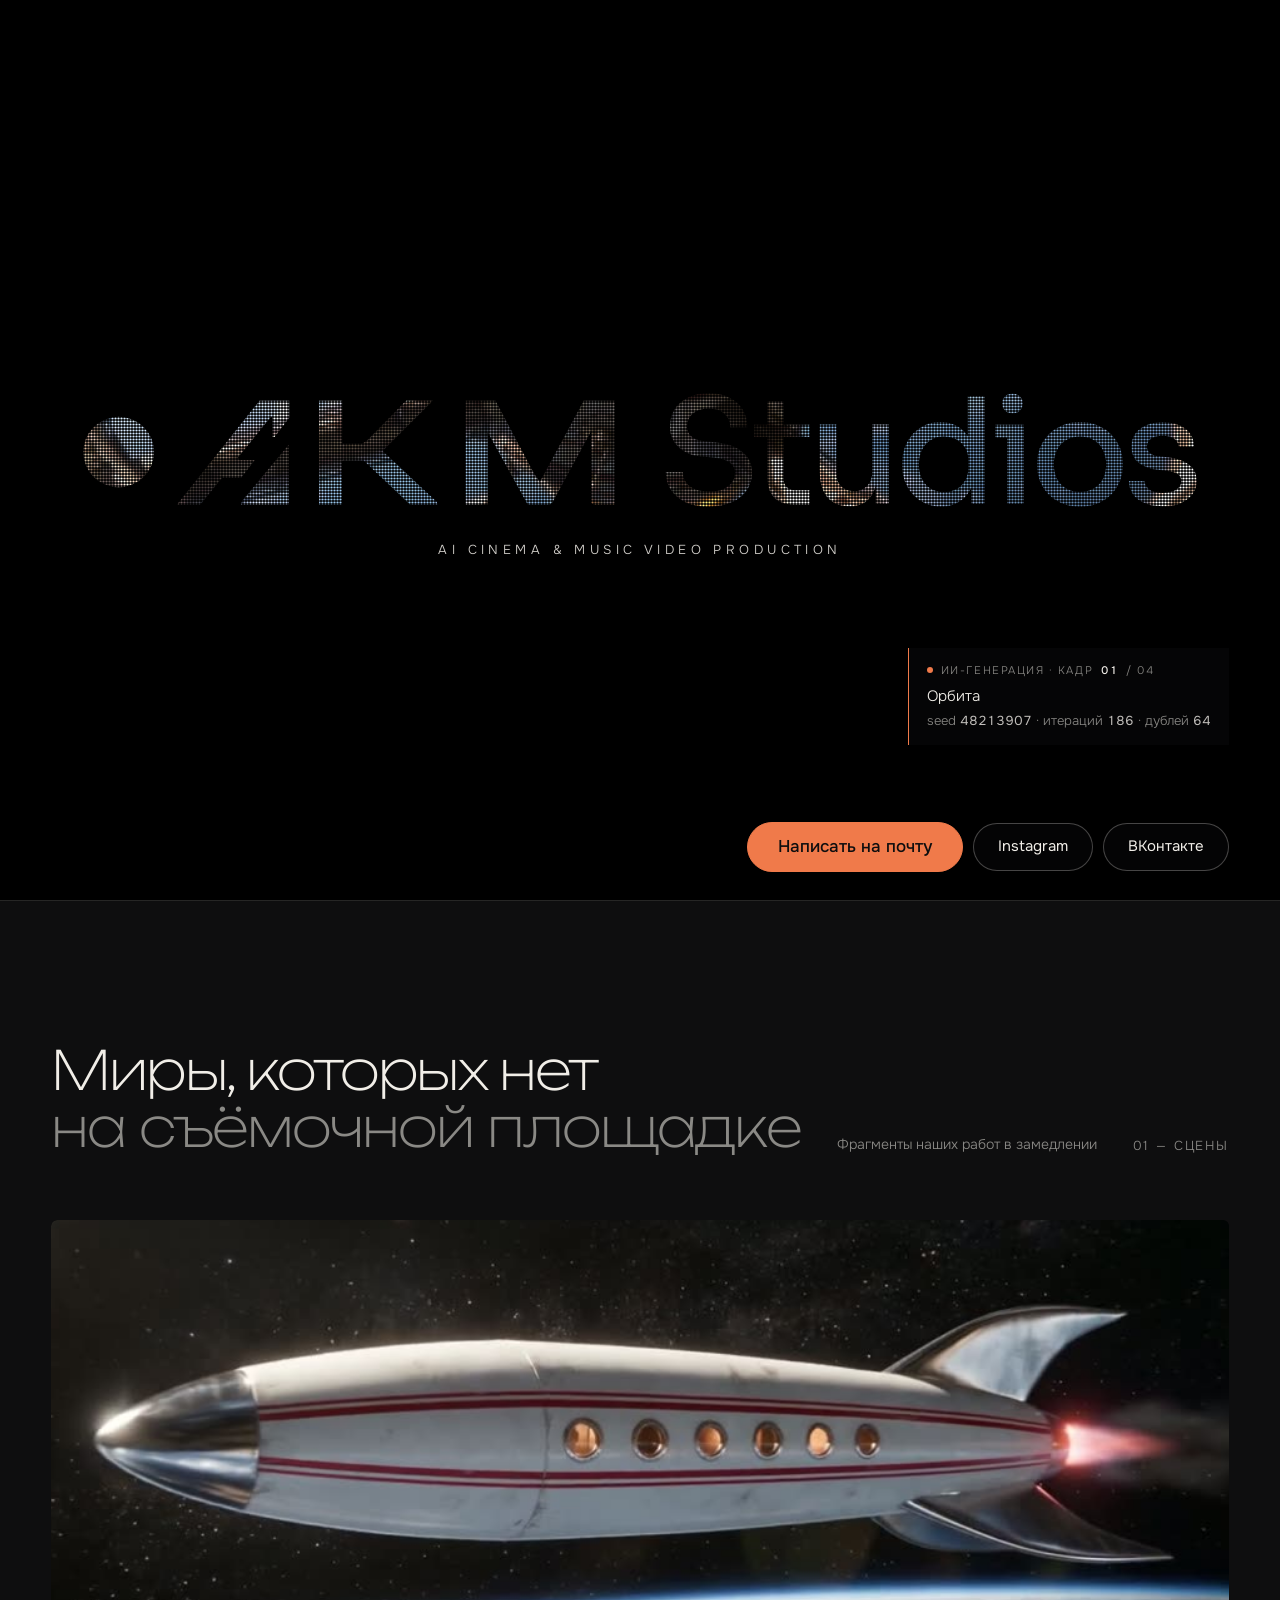
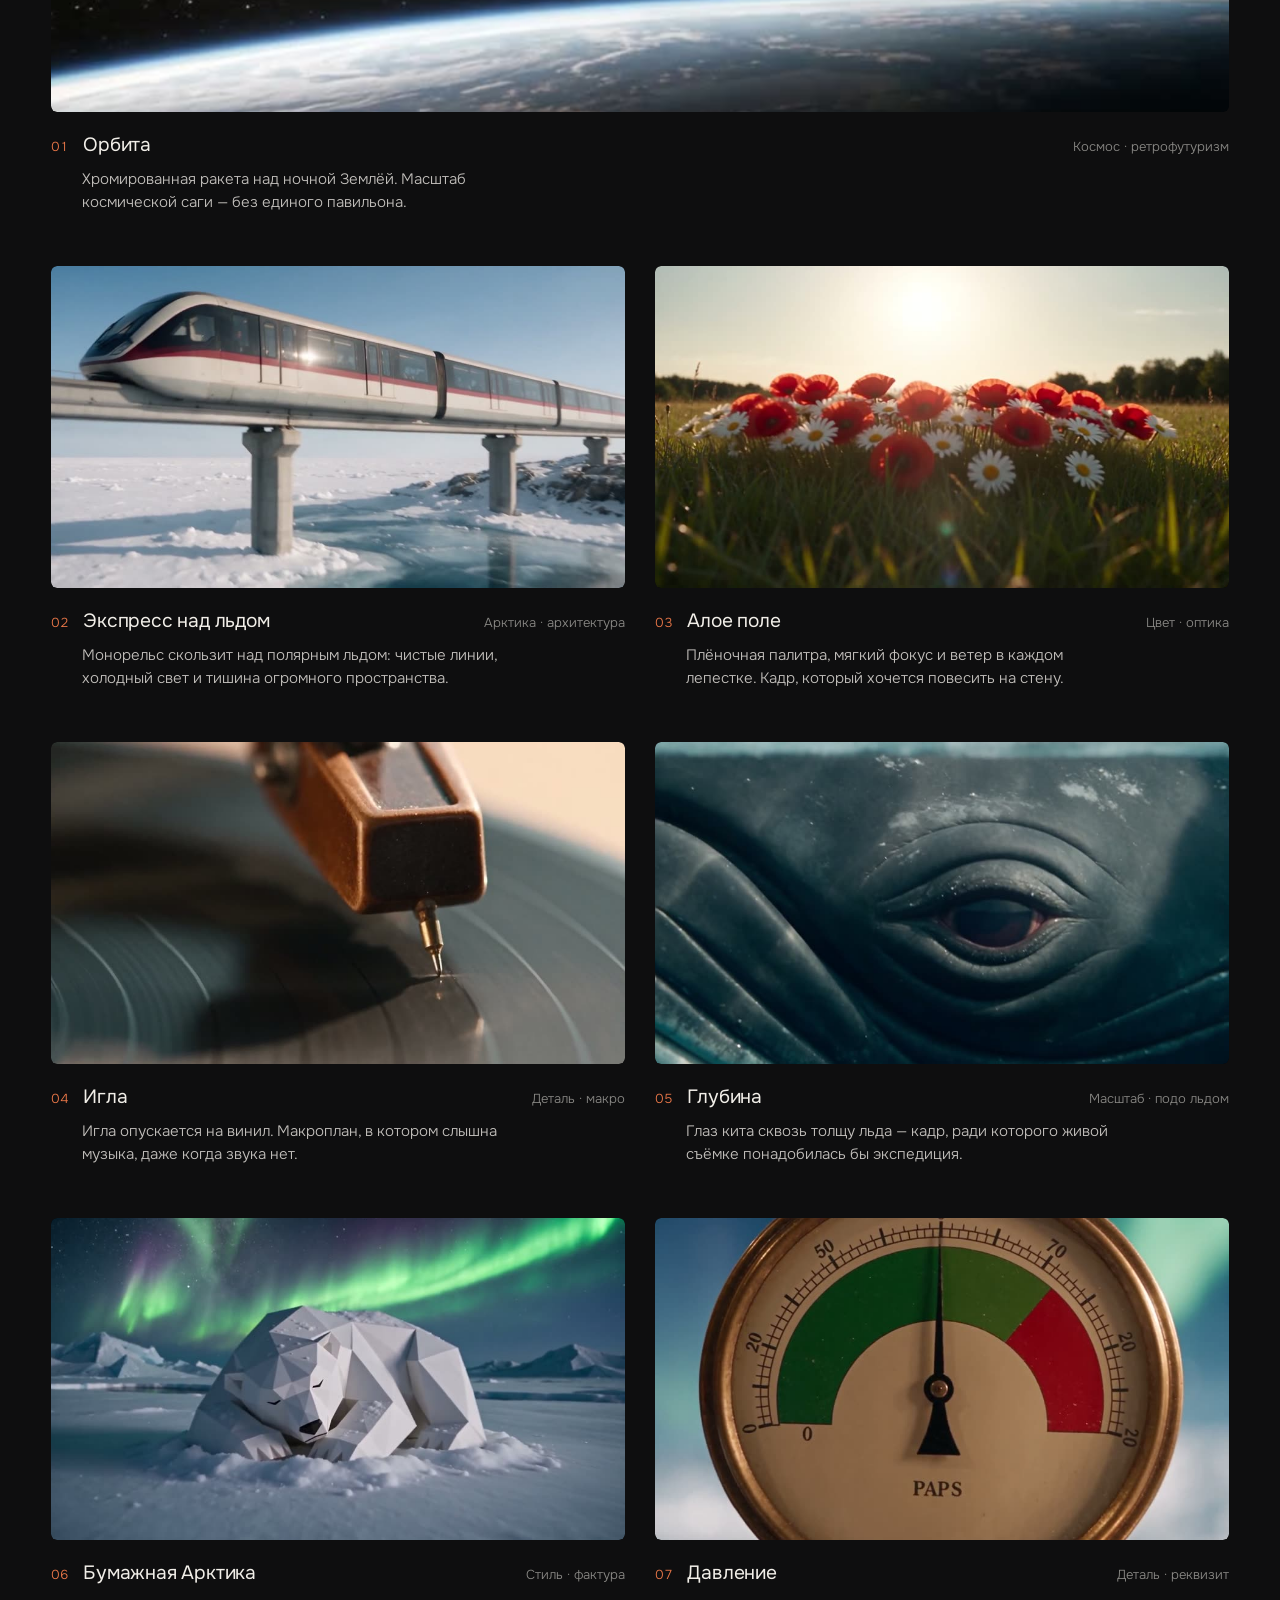
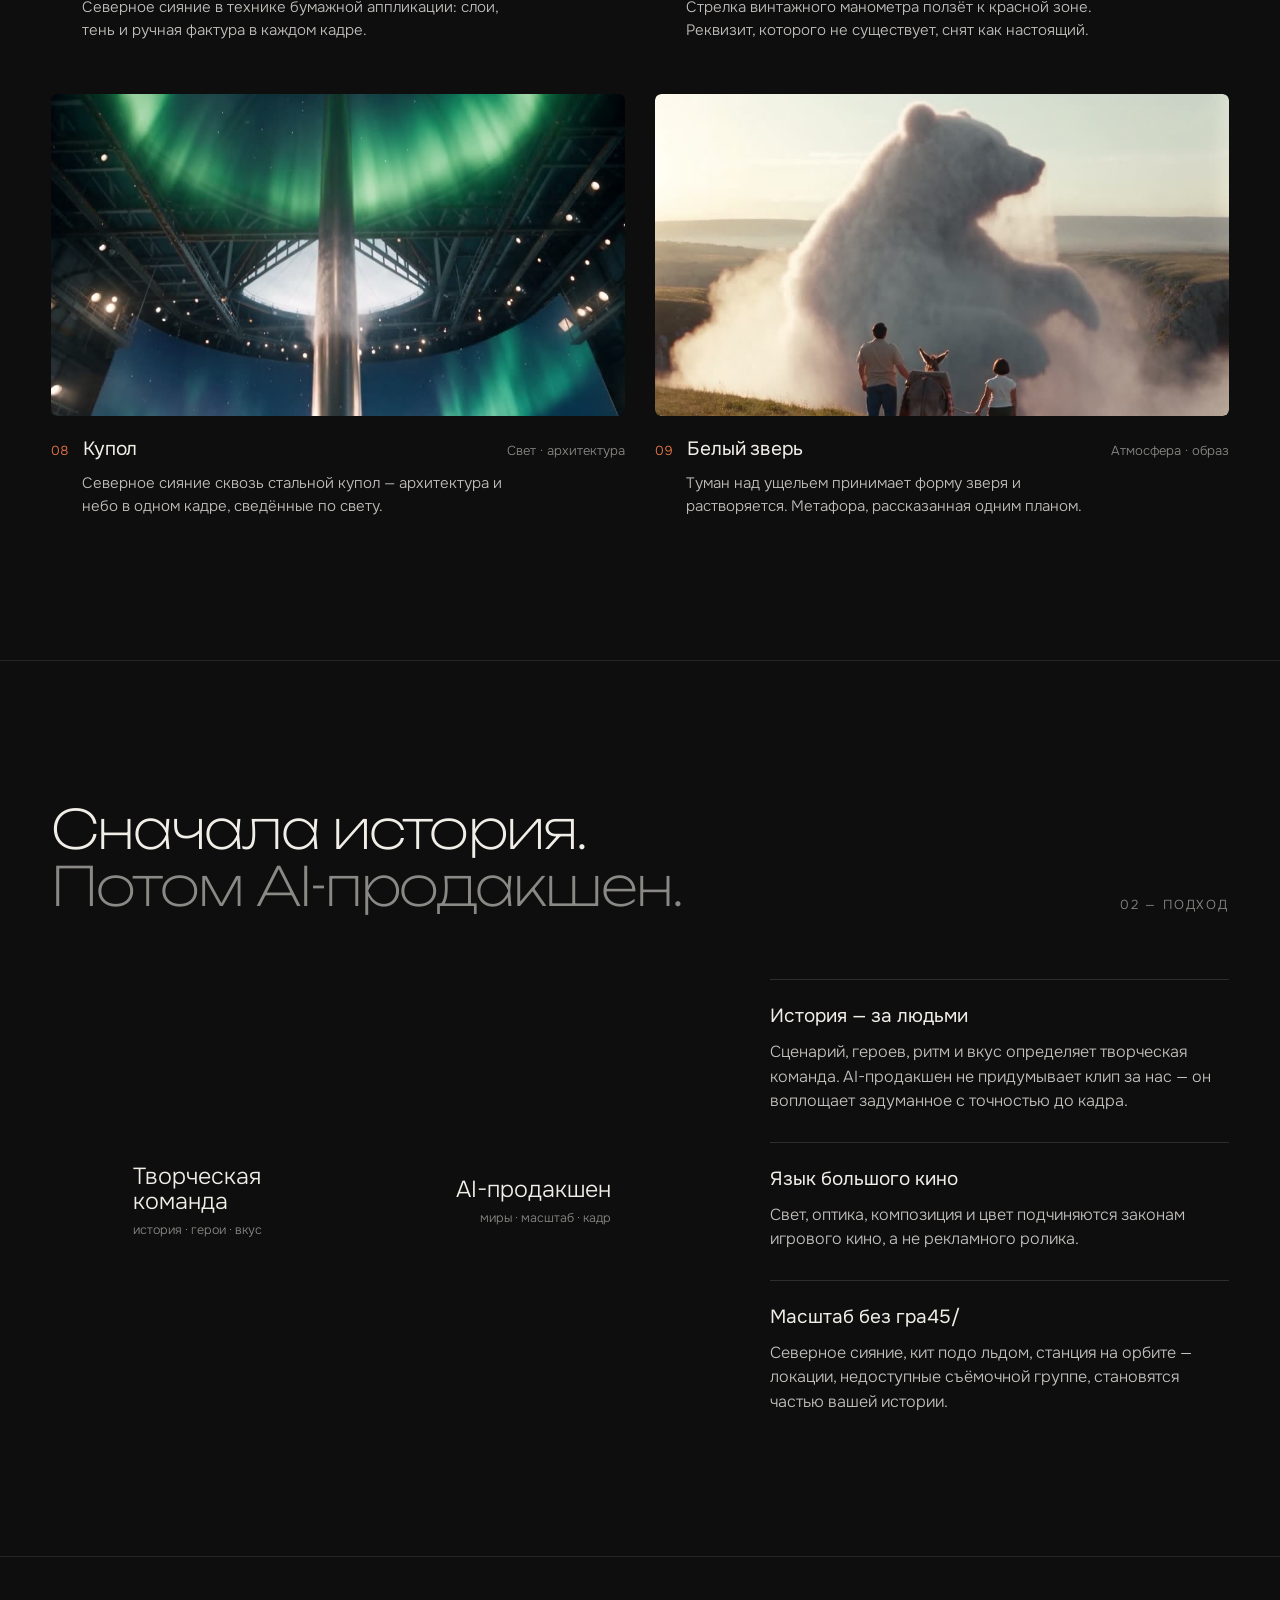
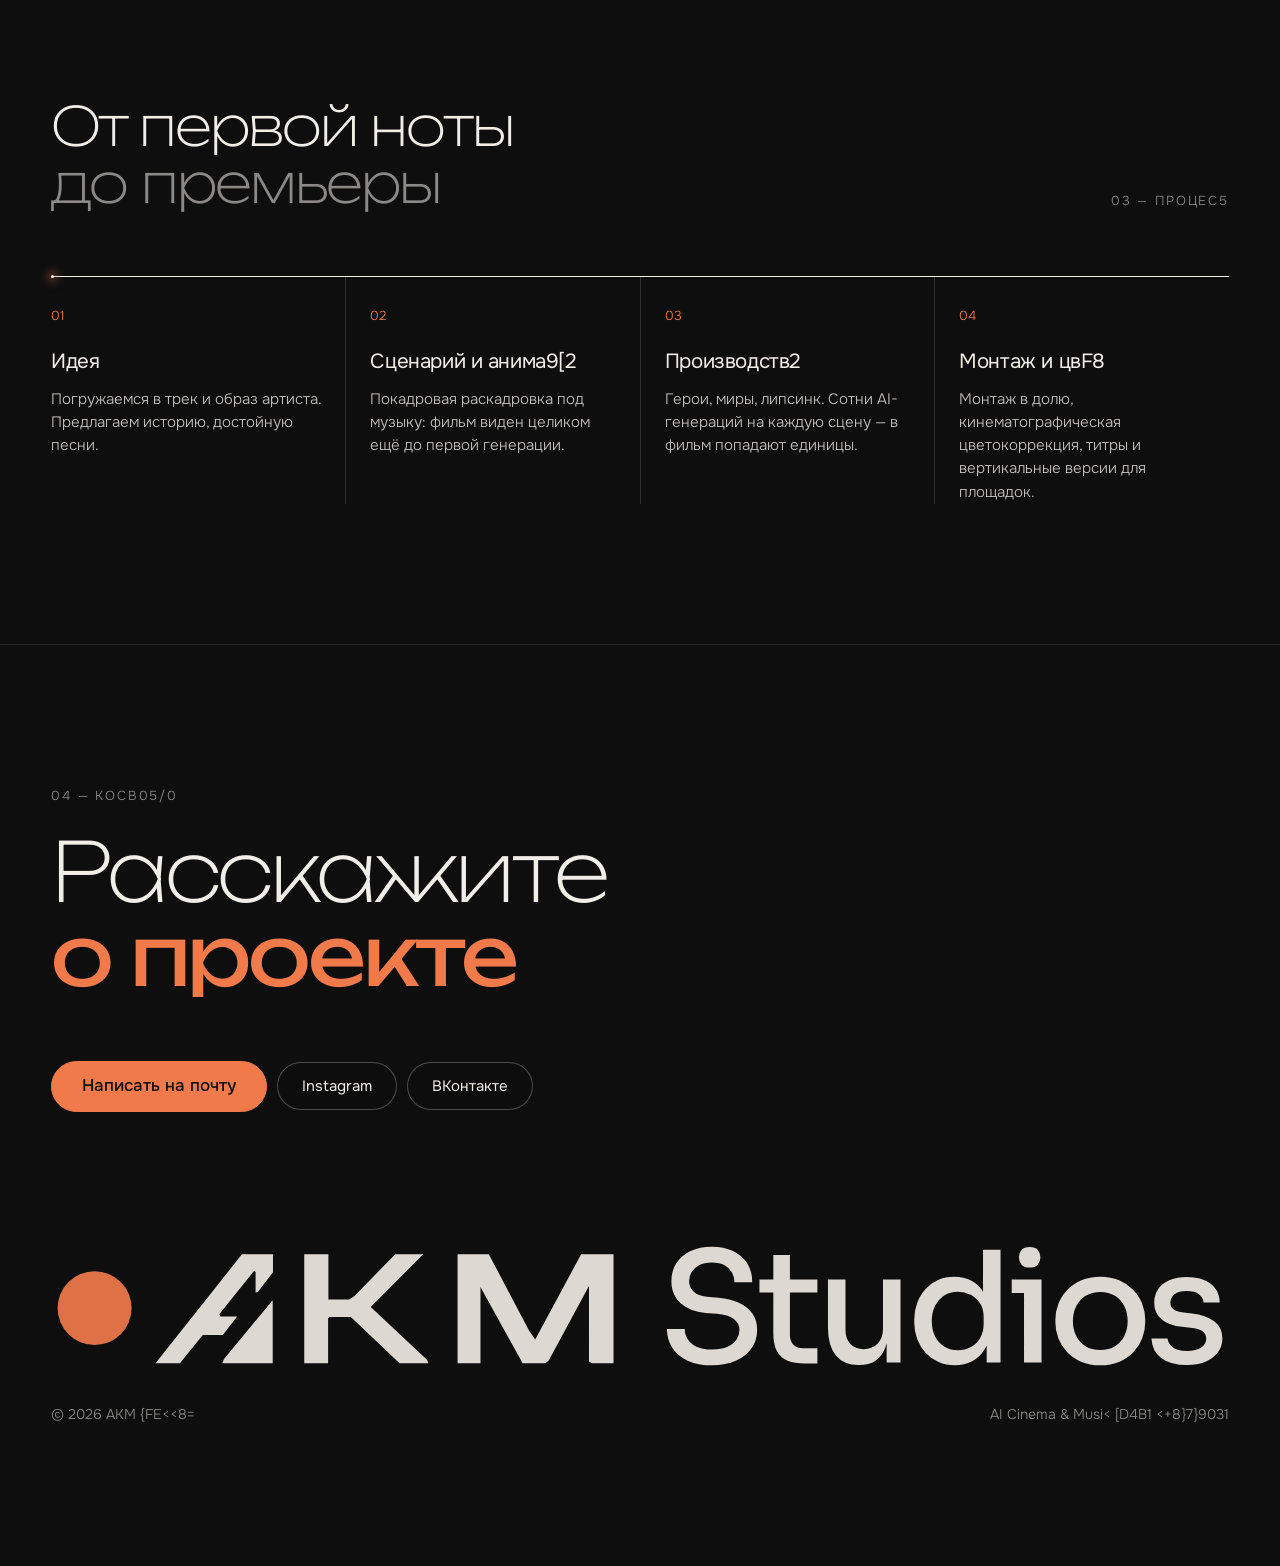
==== commit 4e808ff1: "v3: mobile redesign — cinematic first screen, swipeable 4:5 scenes, Venn legend, process timeline Co" ====
--- a/v3/index.html
+++ b/v3/index.html
@@ -55,7 +55,7 @@
       <span class="in" style="--d:.45s">невозможно снять</span>
       <span class="in accent" style="--d:.6s">на камеру</span>
     </h1>
-    <p class="lead in" style="--d:.85s">Музыкальные клипы и визуальные миры для артистов. Авторская постановка, свет большого кино и <span class="nw">AI-продакшен</span>, для которого не существует недостижимых локаций.</p>
+    <p class="lead in" style="--d:.85s">Музыкальные клипы и визуальные миры для артистов.<span class="lead-more"> Авторская постановка, свет большого кино и <span class="nw">AI-продакшен</span>, для которого не существует недостижимых локаций.</span></p>
    </div>
     <div class="ai in" style="--d:1s" aria-hidden="true">
       <p class="ai-top"><i class="ai-dot"></i>ИИ-генерация · кадр <b data-ai="n">01</b> / 04</p>
@@ -71,7 +71,7 @@
     <nav class="contacts in" style="--d:1.2s" aria-label="Связаться">
       <a class="btn btn-mail" href="#" data-contact="mail" data-placeholder><span class="btn-mail-label">Написать на почту</span><span class="btn-mail-addr" data-mail-addr></span></a>
       <a class="btn" href="https://www.instagram.com/akm__studios/" data-contact="instagram">Instagram</a>
-      <a class="btn" href="#" data-contact="vk" data-placeholder>ВКонтакте</a>
+      <a class="btn btn-vk" href="#" data-contact="vk" data-placeholder>ВКонтакте</a>
       <a class="btn" href="#" data-contact="telegram">Telegram</a>
     </nav>
     <p class="copy in" style="--d:1.3s">Листайте вниз — сцены, подход и процесс</p>
@@ -80,7 +80,7 @@
 
 <!-- НИЖЕ: блоки версии 2 в тёмном исполнении -->
 <section class="x work" id="work">
-  <div class="x-head"><h2 class="x-h2">Миры, которых нет<br><span class="soft">на съёмочной площадке</span></h2><p class="x-note">Фрагменты наших работ в замедлении</p><p class="x-kicker">01 — Сцены</p></div>
+  <div class="x-head"><h2 class="x-h2">Миры, которых нет<br><span class="soft">на съёмочной площадке</span></h2><p class="x-note">Фрагменты наших работ в замедлении<span class="swipe"> · листайте вбок</span></p><p class="x-kicker">01 — Сцены</p></div>
   <ol class="scenes" aria-label="Сцены">
     <li class="scene wide">
       <div class="scene-v"><video muted loop playsinline preload="none" poster="media/w_rocket.jpg" data-src="media/w_rocket.mp4" aria-label="Орбита"></video></div>
@@ -144,6 +144,7 @@
     </svg>
     <img class="venn-logo" src="media/AKM_site.svg" alt="AKM Studios" width="196" height="22">
    </div>
+   <dl class="venn-legend"><div><dt>Творческая команда</dt><dd>история · герои · вкус</dd></div><div><dt><span class="nw">AI-продакшен</span></dt><dd>миры · масштаб · кадр</dd></div></dl>
     <ul class="pillars">
       <li><b>История — за людьми</b><p>Сценарий, героев, ритм и вкус определяет творческая команда. <span class="nw">AI-продакшен</span> не придумывает клип за нас — он воплощает задуманное с точностью до кадра.</p></li>
       <li><b>Язык большого кино</b><p>Свет, оптика, композиция и цвет подчиняются законам игрового кино, а не рекламного ролика.</p></li>
--- a/v3/css/v3.css
+++ b/v3/css/v3.css
@@ -148,3 +148,82 @@
   .venn text, .venn-logo { transition: none; }
 }
 @media (prefers-reduced-motion: reduce) { .scene video { transition: none; } }
+
+/* =====================================================================
+   ТЕЛЕФОН: первый экран как кадр фильма — сверху метка кадра, середина отдана видео,
+   внизу на плотном затемнении заголовок, одна фраза, услуги строкой и две кнопки
+   ===================================================================== */
+@media (max-width: 760px) {
+  .top { padding-top: max(18px, env(safe-area-inset-top)); padding-bottom: 14px; }
+  .v3-nav { display: flex; gap: 0; }
+  .v3-nav a:not([href="#contact"]) { display: none; }
+  .v3-nav a[href="#contact"] { padding: 7px 14px; border: 1px solid rgba(241, 238, 232, .22); border-radius: 999px; font-size: 13px; color: var(--text); }
+
+  .card { min-height: 100svh; height: 100svh; grid-template-rows: 1fr auto; padding-top: 0; padding-bottom: max(22px, calc(env(safe-area-inset-bottom) + 14px)); }
+  .shade { background: linear-gradient(180deg, rgba(14, 14, 15, .7) 0%, rgba(14, 14, 15, 0) 20%, rgba(14, 14, 15, 0) 38%, rgba(14, 14, 15, .55) 56%, rgba(14, 14, 15, .94) 78%, #0E0E0F 100%); }
+
+  .main { display: block; padding-bottom: 22px; }
+  .title { font-size: clamp(28px, 8.2vw, 40px); line-height: 1.08; letter-spacing: -.04em; text-shadow: none; }
+  .lead { margin-top: 14px; font-size: 15px; line-height: 1.45; color: var(--text); text-shadow: none; }
+  .lead-more { display: none; }
+
+  /* метка кадра — одной строкой под шапкой, как в видоискателе */
+  .ai { position: absolute; top: calc(max(18px, env(safe-area-inset-top)) + 58px); left: max(var(--pad), env(safe-area-inset-left));
+    display: flex; align-items: center; gap: 10px; min-width: 0; padding: 7px 12px; border-left: 0; border-radius: 999px;
+    background: rgba(14, 14, 15, .45); border: 1px solid rgba(241, 238, 232, .14); }
+  .ai-top { font-size: 10px; letter-spacing: .12em; }
+  .ai-name { margin: 0; font-size: 12px; }
+  .ai-nums { display: none; }
+
+  .bottom { gap: 16px; padding-top: 0; border-top: 0; }
+  .services { gap: 4px 0; font-size: 11px; letter-spacing: .12em; text-transform: uppercase; color: var(--muted); }
+  .services li + li::before { content: "·"; margin: 0 8px; }
+  .contacts { display: grid; grid-template-columns: 1fr auto; gap: 10px; }
+  .contacts .btn { height: 52px; justify-content: center; }
+  .contacts .btn-mail { flex-direction: row; }
+  .contacts .btn-vk, .copy { display: none; }
+}
+@media (max-width: 760px) and (max-height: 640px) {
+  .title { font-size: 26px; }
+  .lead { display: none; }
+}
+
+/* ТЕЛЕФОН: блоки ниже */
+.swipe, .venn-legend { display: none; }
+@media (max-width: 760px) {
+  .services { gap: 4px 14px; }
+  .services li + li::before { content: none; }
+
+  /* сцены — вертикальные карточки 4:5, листаются вбок */
+  .swipe { display: inline; color: var(--text-2); }
+  .scenes { display: flex; gap: 12px; overflow-x: auto; scroll-snap-type: x mandatory; overscroll-behavior-x: contain;
+    margin-right: calc(-1 * max(var(--pad), env(safe-area-inset-right))); padding-right: max(var(--pad), env(safe-area-inset-right)); scrollbar-width: none; }
+  .scenes::-webkit-scrollbar { display: none; }
+  .scene, .scene.wide { flex: 0 0 78vw; scroll-snap-align: start; }
+  .scene-v, .scene.wide .scene-v { aspect-ratio: 4 / 5; border-radius: 4px; }
+  .scene-t { flex-wrap: wrap; gap: 4px 10px; margin-top: 14px; }
+  .scene-tag, .scene p { padding-left: 0; }
+  .scene p { font-size: 14px; }
+
+  /* схема: подписи — легендой под кольцами, логотип крупнее */
+  .venn text { display: none; }
+  .venn-logo { width: 25%; }
+  .venn-legend { display: grid; grid-template-columns: 1fr 1fr; gap: 16px; margin-top: 18px; }
+  .venn-legend div:last-child { text-align: right; }
+  .venn-legend dt { font-size: 16px; font-weight: 300; }
+  .venn-legend dd { margin-top: 4px; font-size: 12px; color: var(--muted); }
+
+  /* процесс — шкала: номер слева, текст справа */
+  .steps { grid-template-columns: 1fr; }
+  .steps li, .steps li + li { display: grid; grid-template-columns: 38px 1fr; column-gap: 0; padding: 20px 0; border-left: 0; }
+  .steps li + li { border-top: 1px solid rgba(241, 238, 232, .14); }
+  .steps span { grid-row: span 2; padding-top: 3px; }
+  .steps b { margin-top: 0; font-size: 18px; }
+  .steps p { margin-top: 6px; font-size: 14px; }
+
+  .x { padding-top: 84px; padding-bottom: 84px; }
+  .x-head { flex-direction: column; align-items: flex-start; gap: 14px; margin-bottom: 30px; }
+  .x-head .x-kicker { order: -1; }
+  .x-h2 { font-size: clamp(26px, 7.6vw, 34px); }
+  .x-contact { font-size: clamp(38px, 11vw, 52px); }
+}
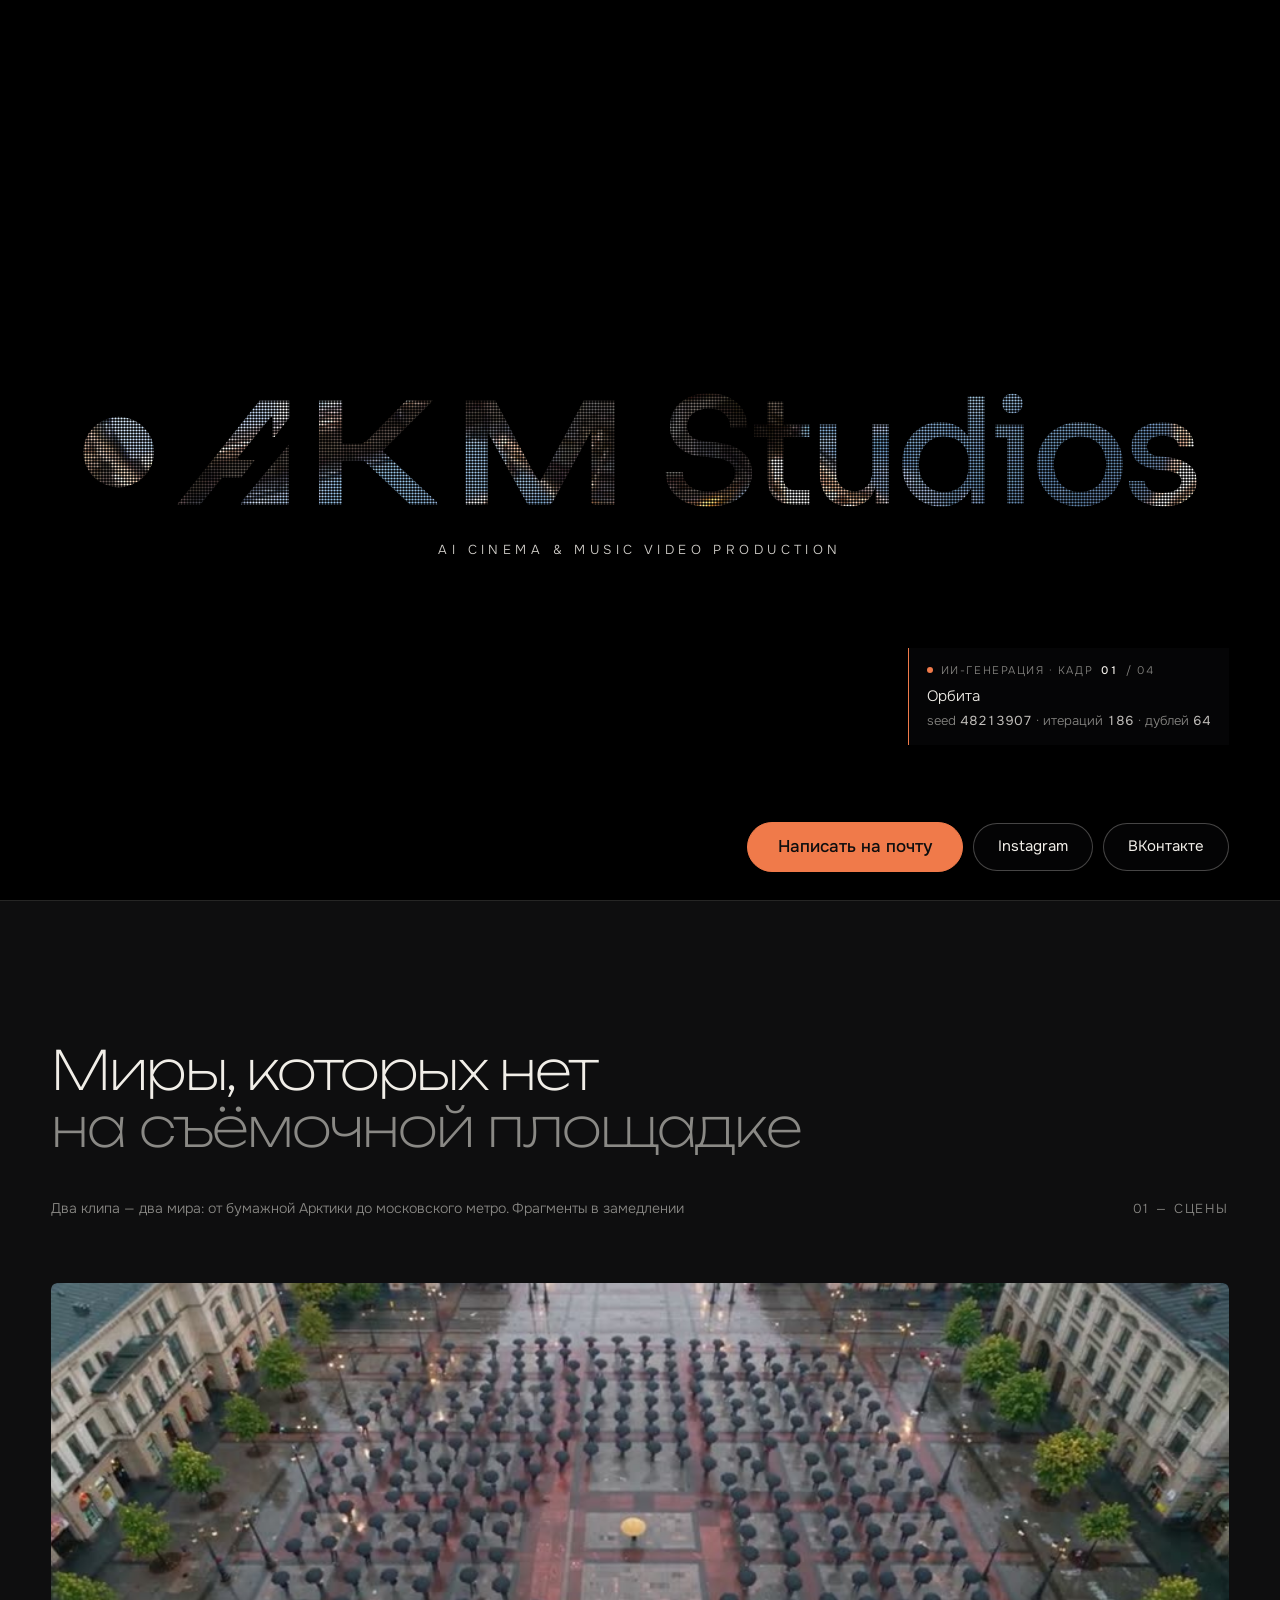
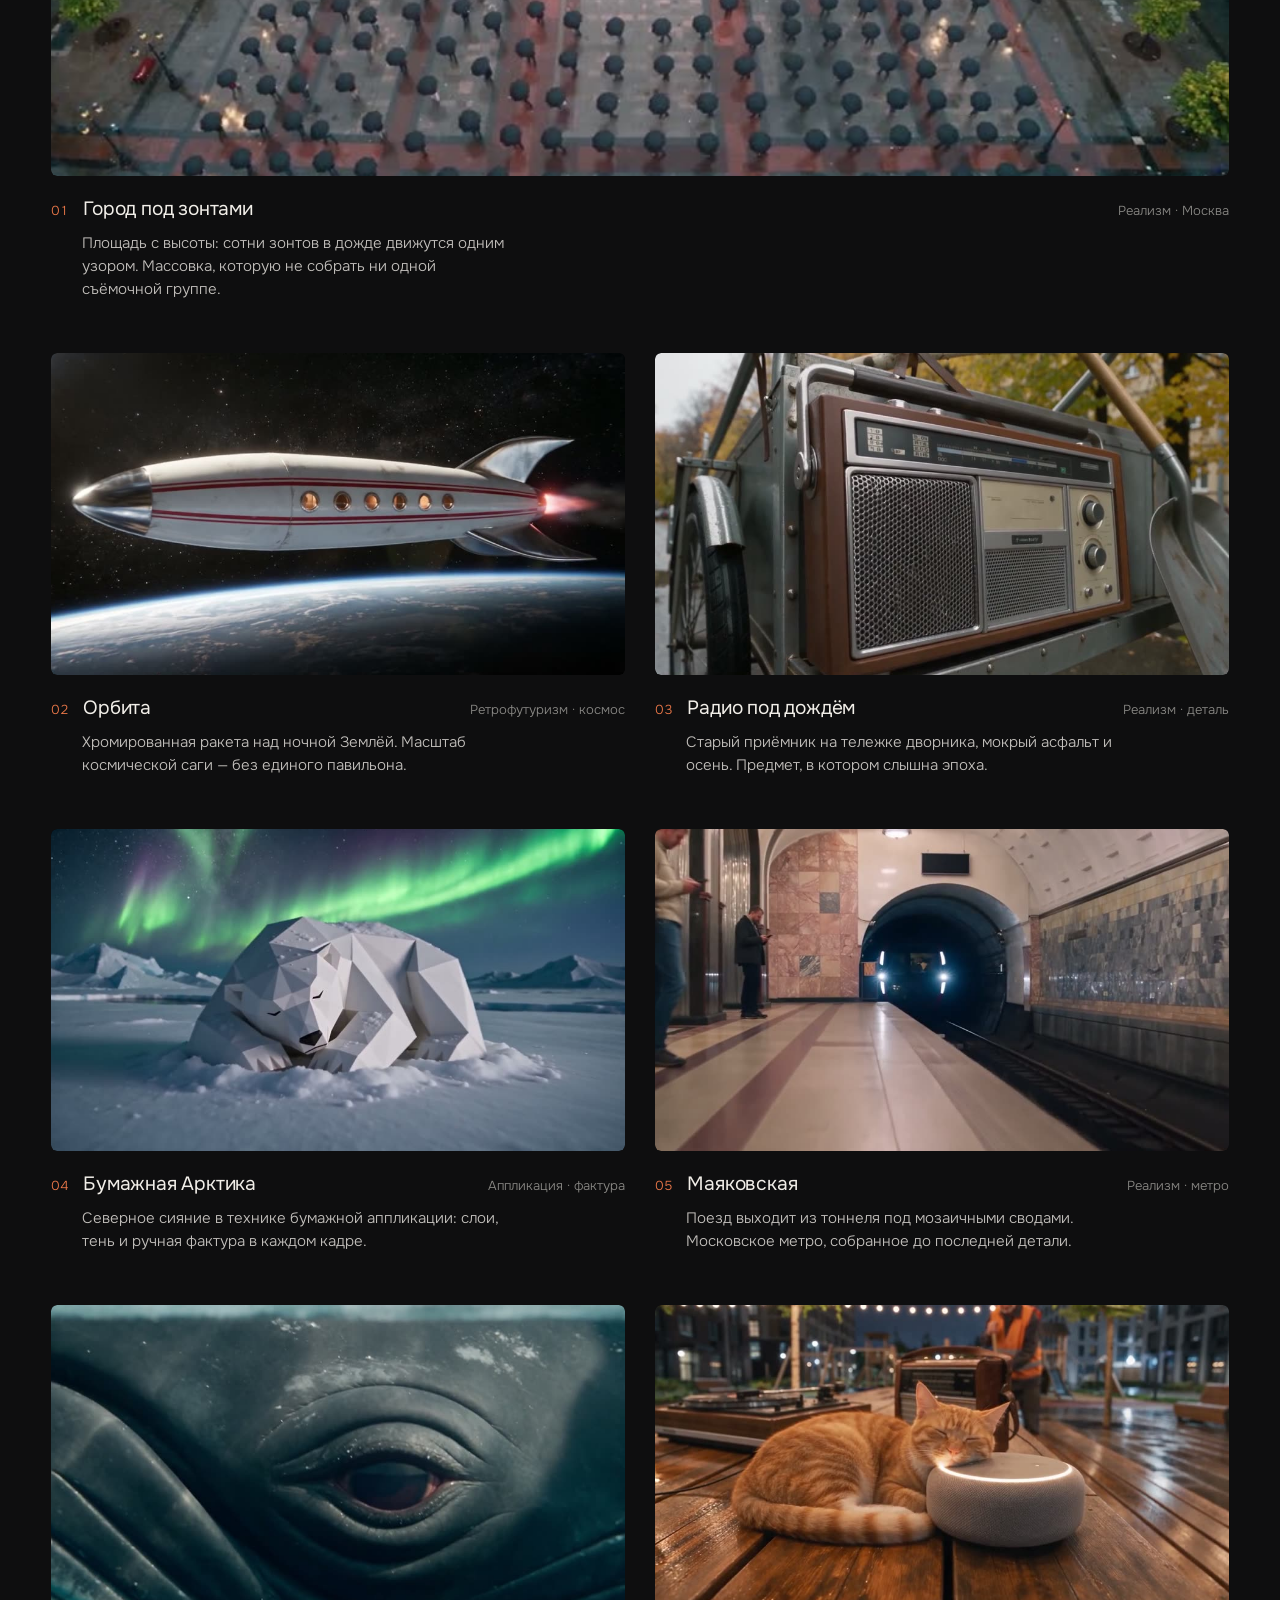
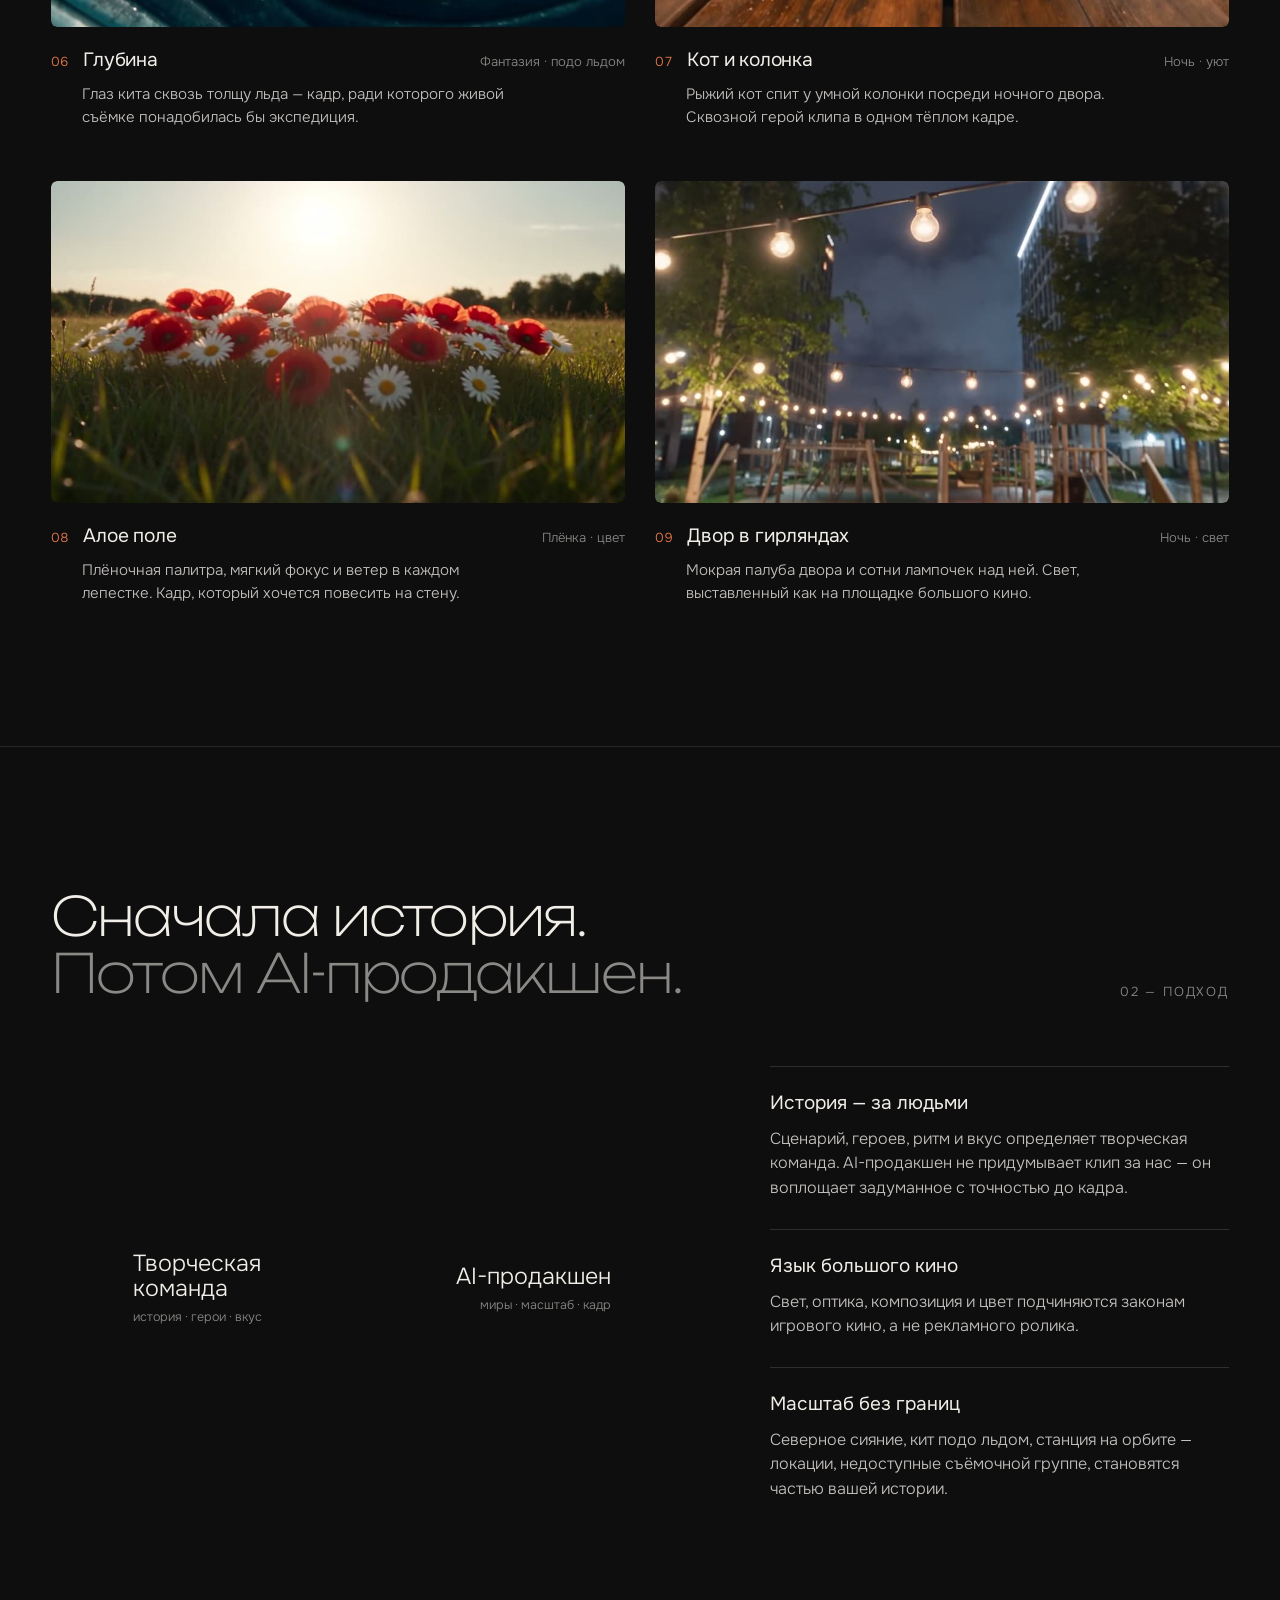
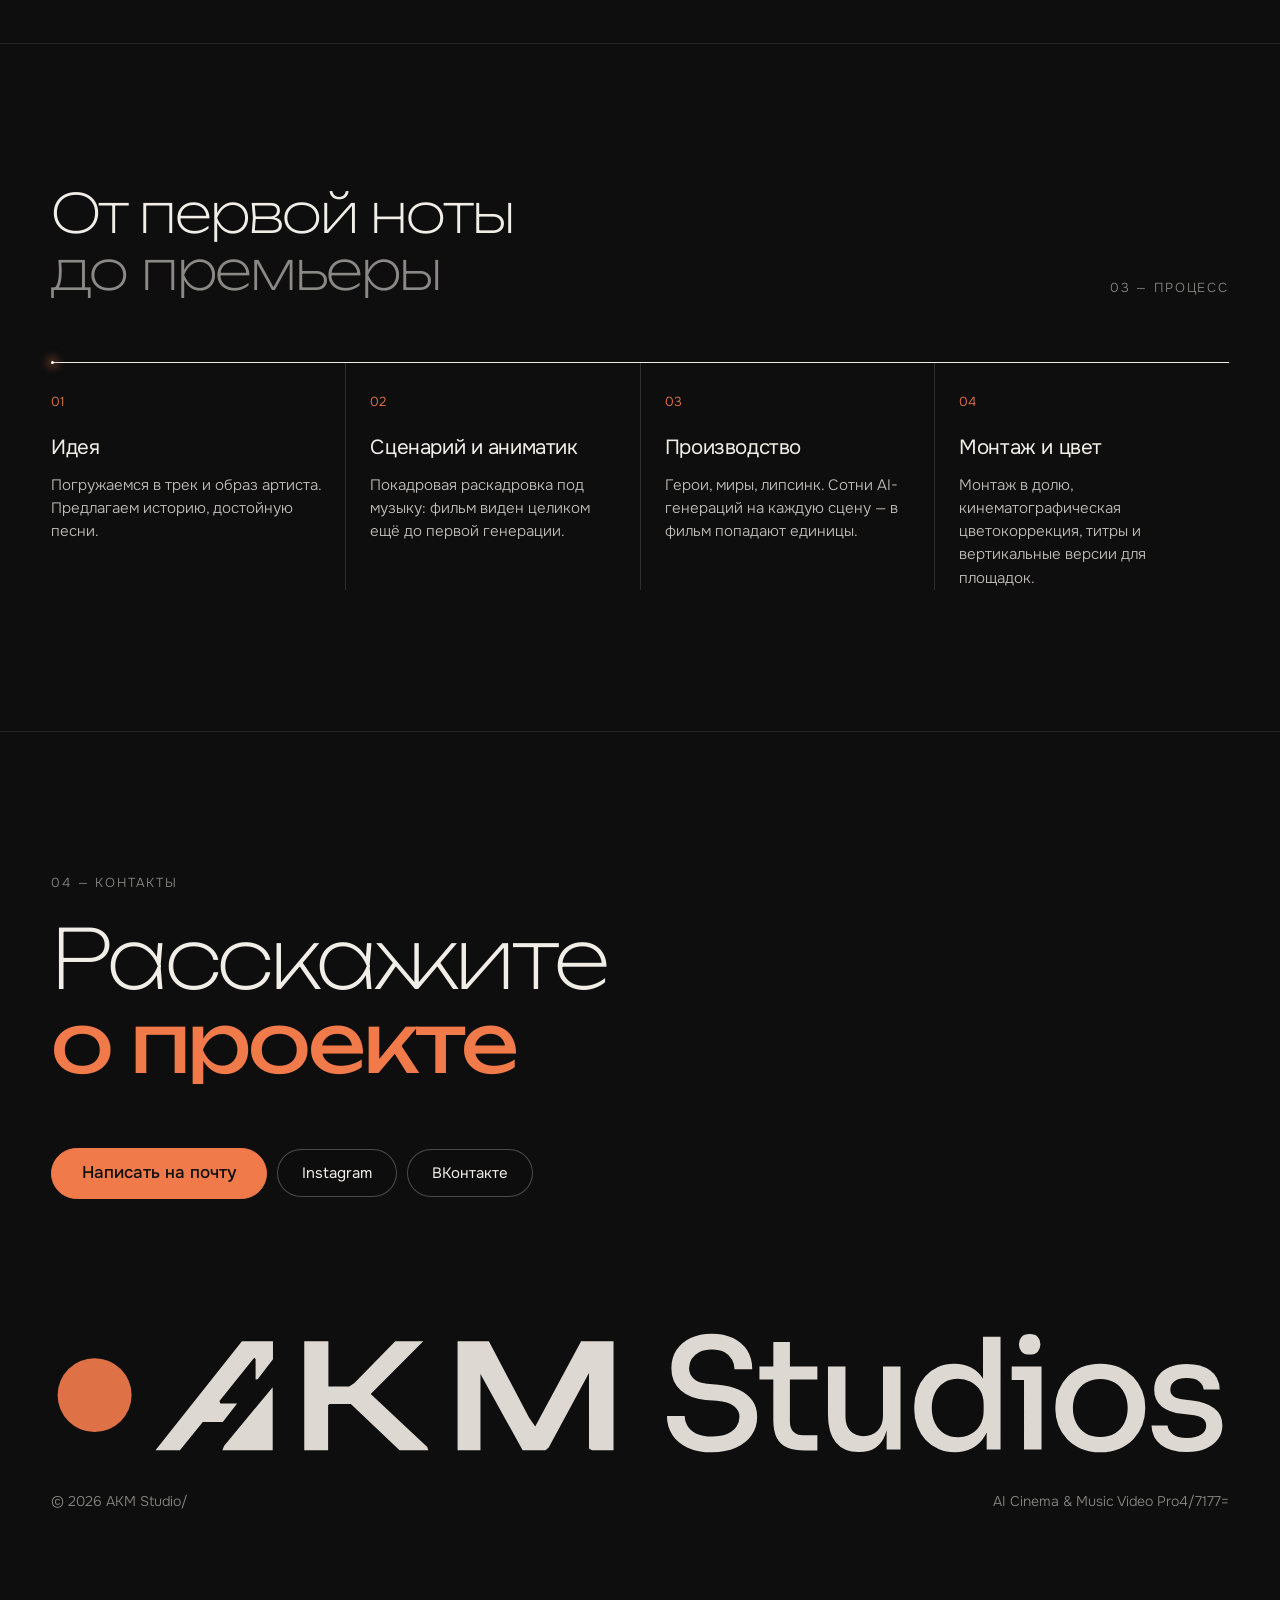
==== commit ae1433c1: "v3: scenes and background from two clips (Этот мир + Медведи), mixed styles Co-Authored-By: Claude O" ====
--- a/v3/index.html
+++ b/v3/index.html
@@ -80,52 +80,52 @@
 
 <!-- НИЖЕ: блоки версии 2 в тёмном исполнении -->
 <section class="x work" id="work">
-  <div class="x-head"><h2 class="x-h2">Миры, которых нет<br><span class="soft">на съёмочной площадке</span></h2><p class="x-note">Фрагменты наших работ в замедлении<span class="swipe"> · листайте вбок</span></p><p class="x-kicker">01 — Сцены</p></div>
+  <div class="x-head"><h2 class="x-h2">Миры, которых нет<br><span class="soft">на съёмочной площадке</span></h2><p class="x-note">Два клипа — два мира: от бумажной Арктики до московского метро. Фрагменты в замедлении<span class="swipe"> · листайте вбок</span></p><p class="x-kicker">01 — Сцены</p></div>
   <ol class="scenes" aria-label="Сцены">
     <li class="scene wide">
+      <div class="scene-v"><video muted loop playsinline preload="none" poster="media/m_square.jpg" data-src="media/m_square.mp4" aria-label="Город под зонтами"></video></div>
+      <div class="scene-t"><span class="scene-n">01</span><b>Город под зонтами</b><span class="scene-tag">Реализм · Москва</span></div>
+      <p>Площадь с высоты: сотни зонтов в дожде движутся одним узором. Массовка, которую не собрать ни одной съёмочной группе.</p>
+    </li>
+    <li class="scene">
       <div class="scene-v"><video muted loop playsinline preload="none" poster="media/w_rocket.jpg" data-src="media/w_rocket.mp4" aria-label="Орбита"></video></div>
-      <div class="scene-t"><span class="scene-n">01</span><b>Орбита</b><span class="scene-tag">Космос · ретрофутуризм</span></div>
+      <div class="scene-t"><span class="scene-n">02</span><b>Орбита</b><span class="scene-tag">Ретрофутуризм · космос</span></div>
       <p>Хромированная ракета над ночной Землёй. Масштаб космической саги — без единого павильона.</p>
     </li>
     <li class="scene">
-      <div class="scene-v"><video muted loop playsinline preload="none" poster="media/w_monorail.jpg" data-src="media/w_monorail.mp4" aria-label="Экспресс над льдом"></video></div>
-      <div class="scene-t"><span class="scene-n">02</span><b>Экспресс над льдом</b><span class="scene-tag">Арктика · архитектура</span></div>
-      <p>Монорельс скользит над полярным льдом: чистые линии, холодный свет и тишина огромного пространства.</p>
+      <div class="scene-v"><video muted loop playsinline preload="none" poster="media/m_radio.jpg" data-src="media/m_radio.mp4" aria-label="Радио под дождём"></video></div>
+      <div class="scene-t"><span class="scene-n">03</span><b>Радио под дождём</b><span class="scene-tag">Реализм · деталь</span></div>
+      <p>Старый приёмник на тележке дворника, мокрый асфальт и осень. Предмет, в котором слышна эпоха.</p>
+    </li>
+    <li class="scene">
+      <div class="scene-v"><video muted loop playsinline preload="none" poster="media/w_paper.jpg" data-src="media/w_paper.mp4" aria-label="Бумажная Арктика"></video></div>
+      <div class="scene-t"><span class="scene-n">04</span><b>Бумажная Арктика</b><span class="scene-tag">Аппликация · фактура</span></div>
+      <p>Северное сияние в технике бумажной аппликации: слои, тень и ручная фактура в каждом кадре.</p>
+    </li>
+    <li class="scene">
+      <div class="scene-v"><video muted loop playsinline preload="none" poster="media/m_metro.jpg" data-src="media/m_metro.mp4" aria-label="Маяковская"></video></div>
+      <div class="scene-t"><span class="scene-n">05</span><b>Маяковская</b><span class="scene-tag">Реализм · метро</span></div>
+      <p>Поезд выходит из тоннеля под мозаичными сводами. Московское метро, собранное до последней детали.</p>
+    </li>
+    <li class="scene">
+      <div class="scene-v"><video muted loop playsinline preload="none" poster="media/w_whale.jpg" data-src="media/w_whale.mp4" aria-label="Глубина"></video></div>
+      <div class="scene-t"><span class="scene-n">06</span><b>Глубина</b><span class="scene-tag">Фантазия · подо льдом</span></div>
+      <p>Глаз кита сквозь толщу льда — кадр, ради которого живой съёмке понадобилась бы экспедиция.</p>
+    </li>
+    <li class="scene">
+      <div class="scene-v"><video muted loop playsinline preload="none" poster="media/m_cat.jpg" data-src="media/m_cat.mp4" aria-label="Кот и колонка"></video></div>
+      <div class="scene-t"><span class="scene-n">07</span><b>Кот и колонка</b><span class="scene-tag">Ночь · уют</span></div>
+      <p>Рыжий кот спит у умной колонки посреди ночного двора. Сквозной герой клипа в одном тёплом кадре.</p>
     </li>
     <li class="scene">
       <div class="scene-v"><video muted loop playsinline preload="none" poster="media/w_poppies.jpg" data-src="media/w_poppies.mp4" aria-label="Алое поле"></video></div>
-      <div class="scene-t"><span class="scene-n">03</span><b>Алое поле</b><span class="scene-tag">Цвет · оптика</span></div>
+      <div class="scene-t"><span class="scene-n">08</span><b>Алое поле</b><span class="scene-tag">Плёнка · цвет</span></div>
       <p>Плёночная палитра, мягкий фокус и ветер в каждом лепестке. Кадр, который хочется повесить на стену.</p>
     </li>
     <li class="scene">
-      <div class="scene-v"><video muted loop playsinline preload="none" poster="media/w_vinyl.jpg" data-src="media/w_vinyl.mp4" aria-label="Игла"></video></div>
-      <div class="scene-t"><span class="scene-n">04</span><b>Игла</b><span class="scene-tag">Деталь · макро</span></div>
-      <p>Игла опускается на винил. Макроплан, в котором слышна музыка, даже когда звука нет.</p>
-    </li>
-    <li class="scene">
-      <div class="scene-v"><video muted loop playsinline preload="none" poster="media/w_whale.jpg" data-src="media/w_whale.mp4" aria-label="Глубина"></video></div>
-      <div class="scene-t"><span class="scene-n">05</span><b>Глубина</b><span class="scene-tag">Масштаб · подо льдом</span></div>
-      <p>Глаз кита сквозь толщу льда — кадр, ради которого живой съёмке понадобилась бы экспедиция.</p>
-    </li>
-    <li class="scene">
-      <div class="scene-v"><video muted loop playsinline preload="none" poster="media/w_paper.jpg" data-src="media/w_paper.mp4" aria-label="Бумажная Арктика"></video></div>
-      <div class="scene-t"><span class="scene-n">06</span><b>Бумажная Арктика</b><span class="scene-tag">Стиль · фактура</span></div>
-      <p>Северное сияние в технике бумажной аппликации: слои, тень и ручная фактура в каждом кадре.</p>
-    </li>
-    <li class="scene">
-      <div class="scene-v"><video muted loop playsinline preload="none" poster="media/w_gauge.jpg" data-src="media/w_gauge.mp4" aria-label="Давление"></video></div>
-      <div class="scene-t"><span class="scene-n">07</span><b>Давление</b><span class="scene-tag">Деталь · реквизит</span></div>
-      <p>Стрелка винтажного манометра ползёт к красной зоне. Реквизит, которого не существует, снят как настоящий.</p>
-    </li>
-    <li class="scene">
-      <div class="scene-v"><video muted loop playsinline preload="none" poster="media/w_dome.jpg" data-src="media/w_dome.mp4" aria-label="Купол"></video></div>
-      <div class="scene-t"><span class="scene-n">08</span><b>Купол</b><span class="scene-tag">Свет · архитектура</span></div>
-      <p>Северное сияние сквозь стальной купол — архитектура и небо в одном кадре, сведённые по свету.</p>
-    </li>
-    <li class="scene">
-      <div class="scene-v"><video muted loop playsinline preload="none" poster="media/w_fog.jpg" data-src="media/w_fog.mp4" aria-label="Белый зверь"></video></div>
-      <div class="scene-t"><span class="scene-n">09</span><b>Белый зверь</b><span class="scene-tag">Атмосфера · образ</span></div>
-      <p>Туман над ущельем принимает форму зверя и растворяется. Метафора, рассказанная одним планом.</p>
+      <div class="scene-v"><video muted loop playsinline preload="none" poster="media/m_garland.jpg" data-src="media/m_garland.mp4" aria-label="Двор в гирляндах"></video></div>
+      <div class="scene-t"><span class="scene-n">09</span><b>Двор в гирляндах</b><span class="scene-tag">Ночь · свет</span></div>
+      <p>Мокрая палуба двора и сотни лампочек над ней. Свет, выставленный как на площадке большого кино.</p>
     </li>
   </ol>
 </section>
